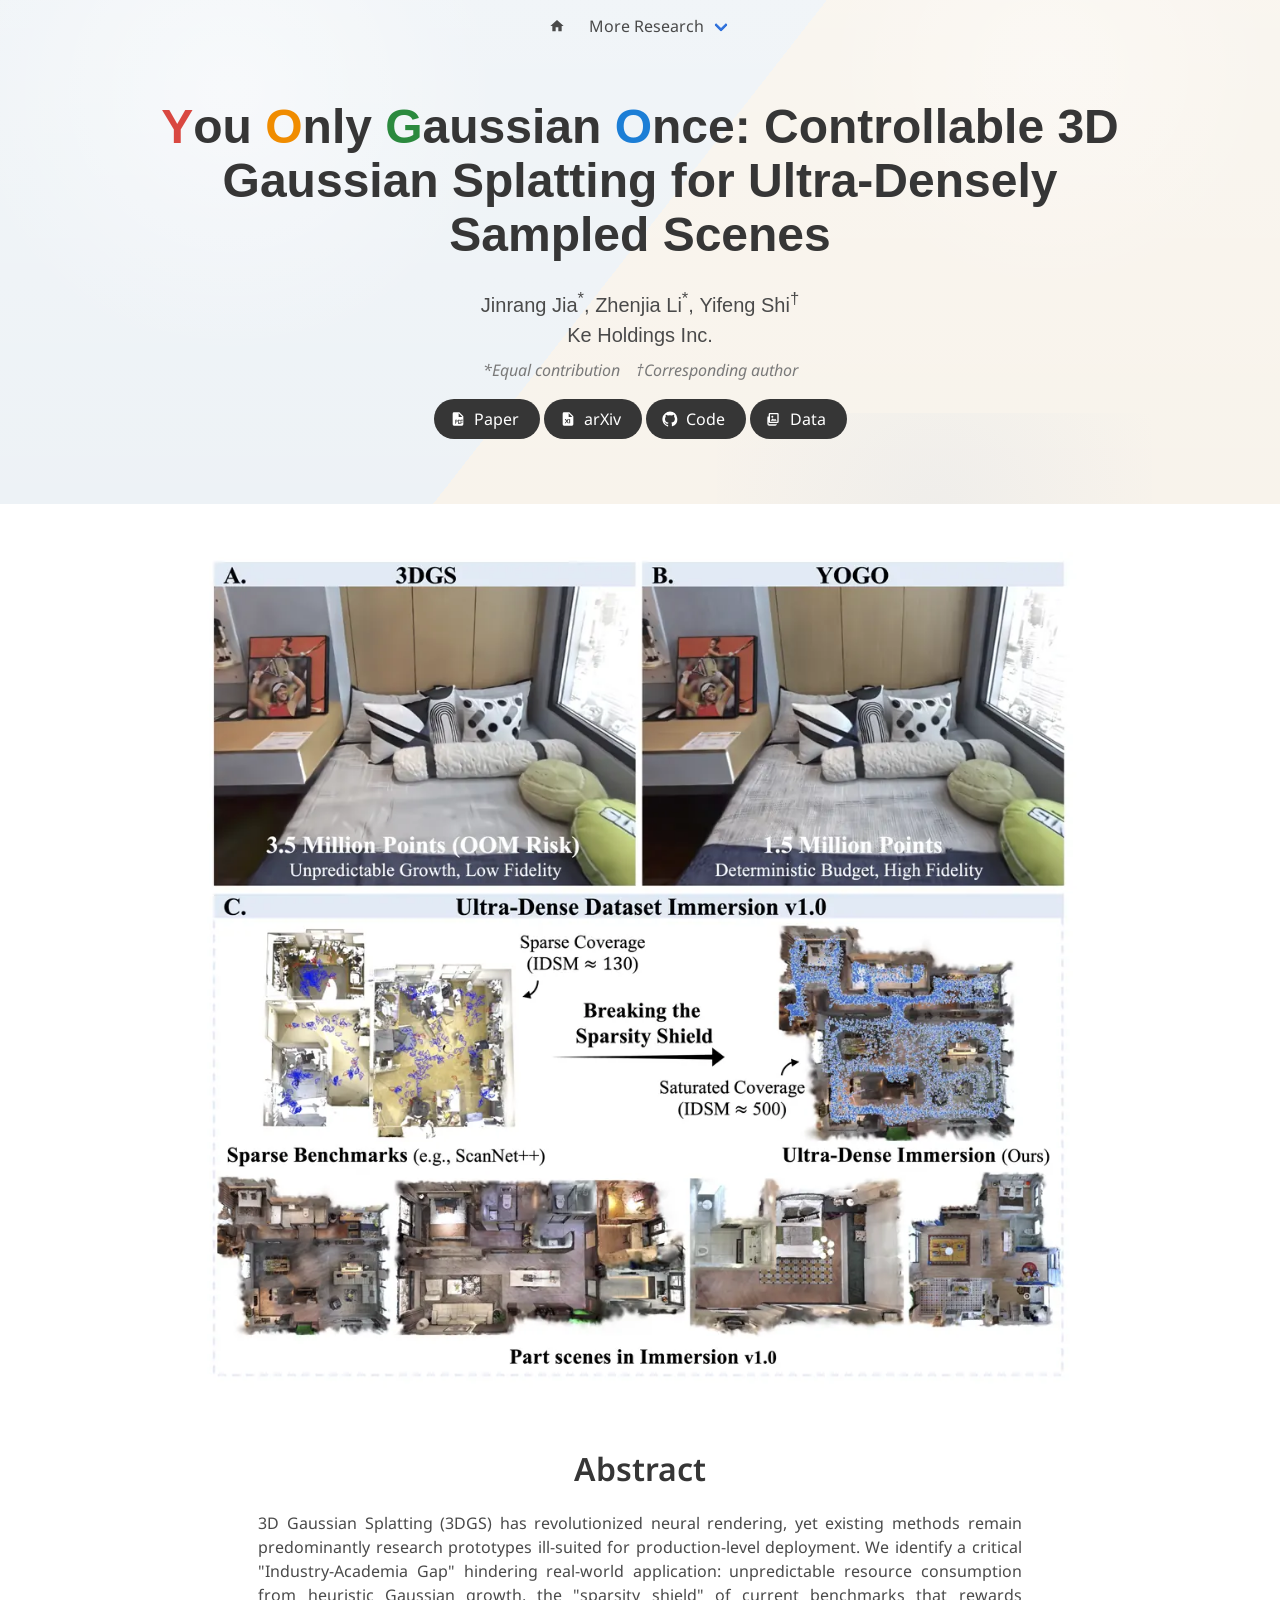
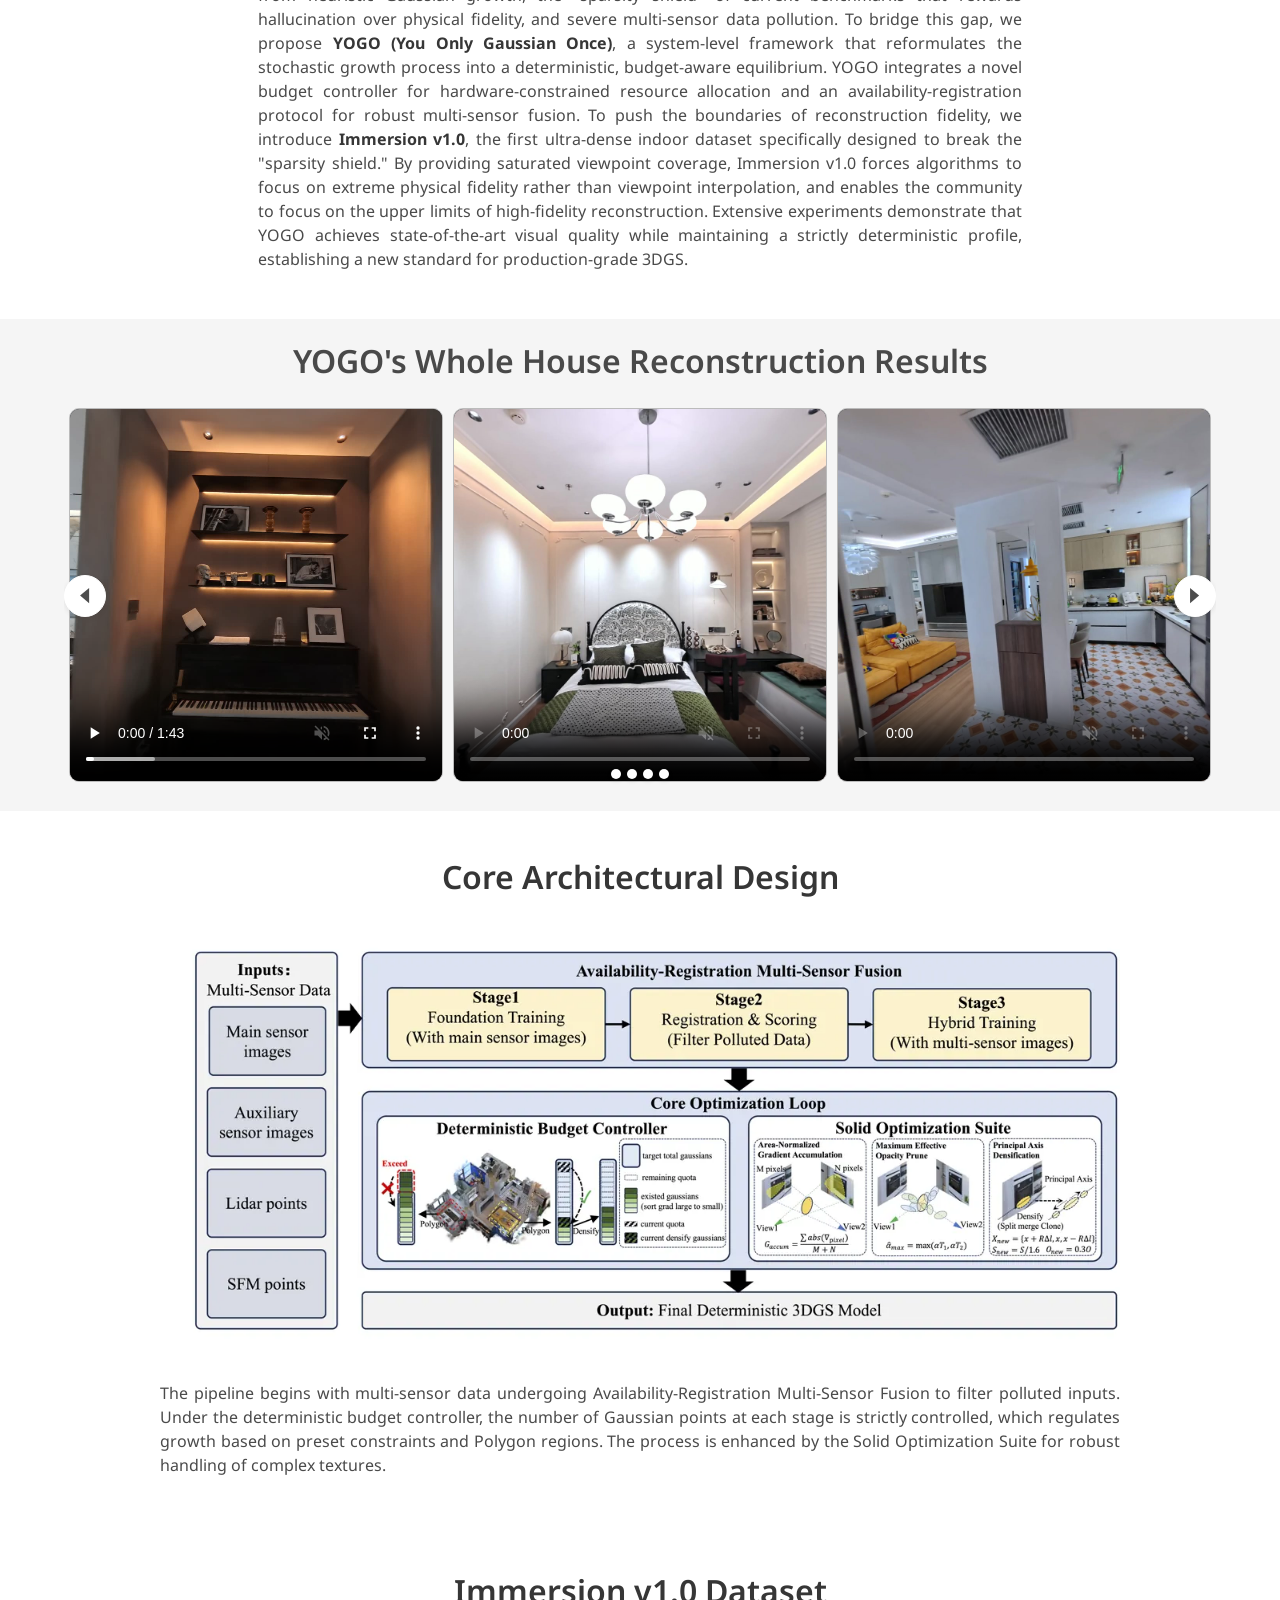
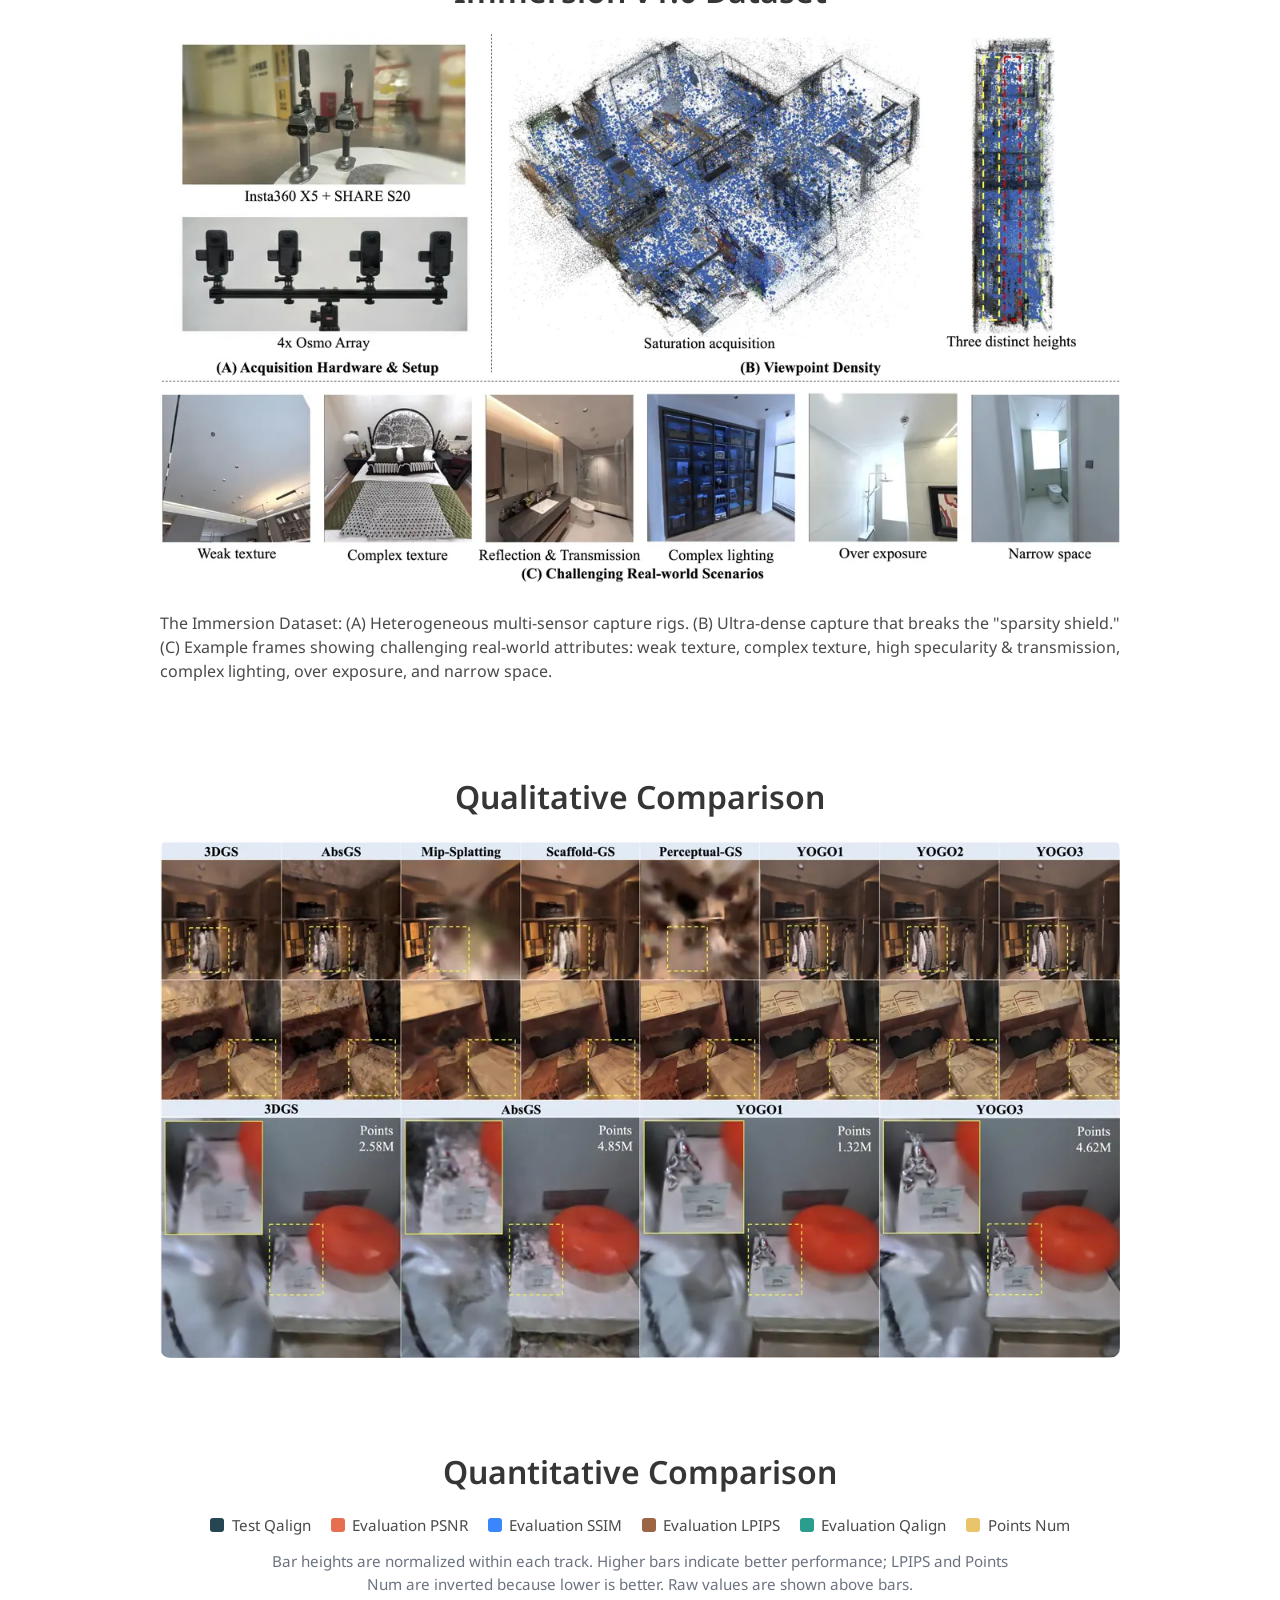
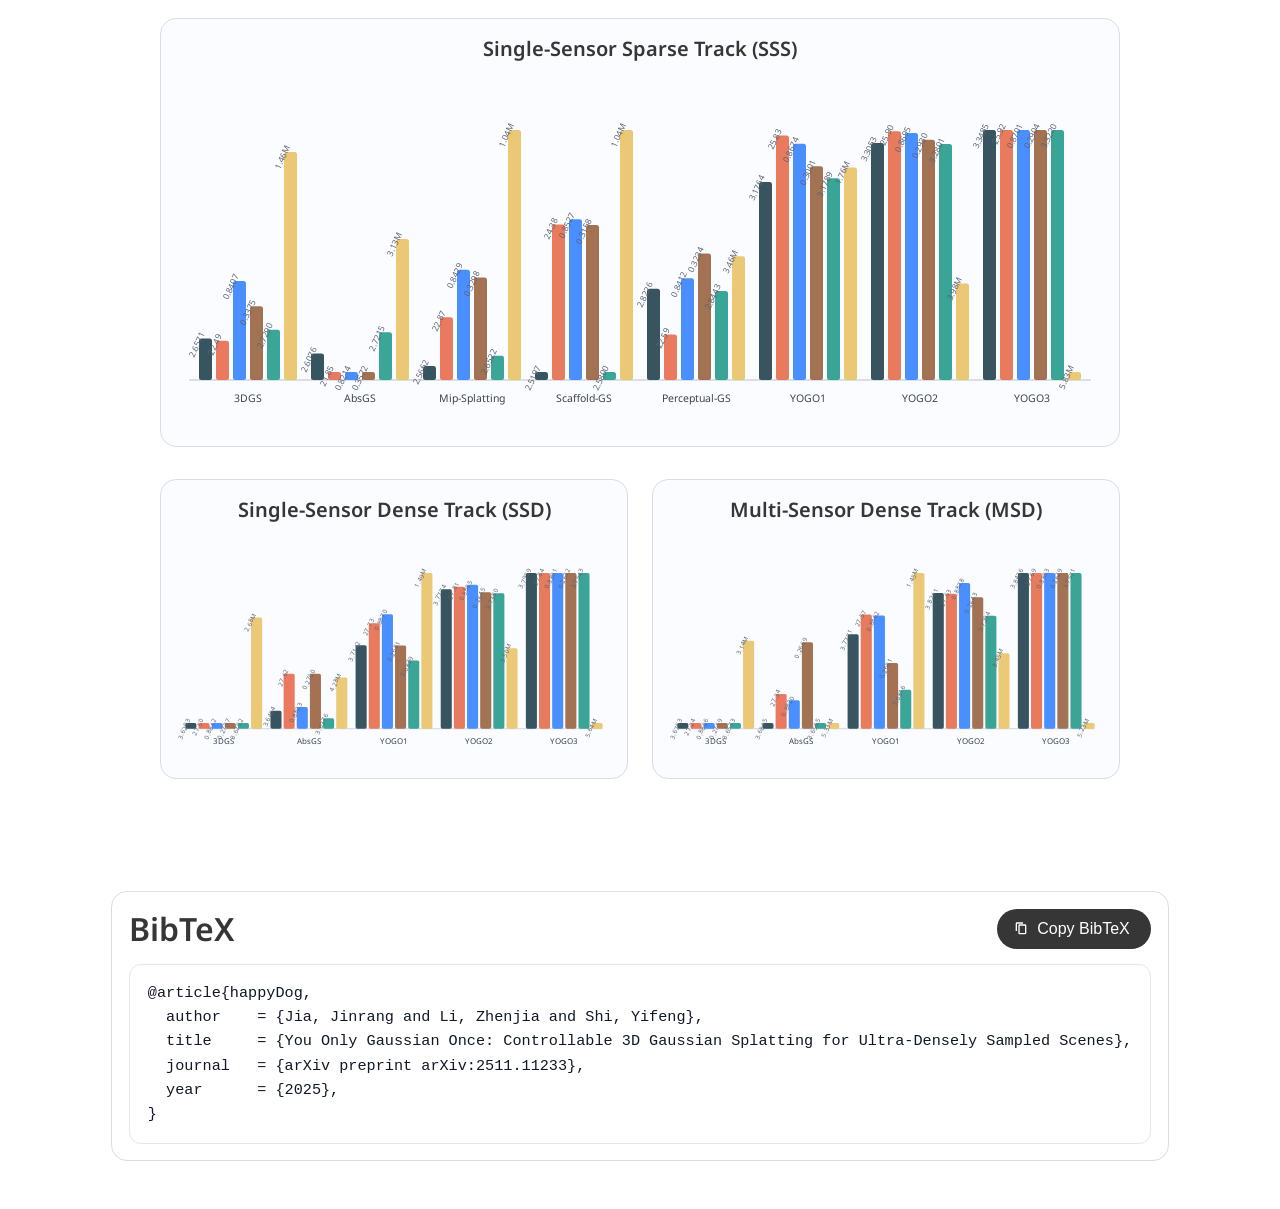
==== index.html @ 1f5afd6f "Fix paper and code button targets" ====
<!DOCTYPE html>
<html>
<head>
  <meta charset="utf-8">
  <meta name="description"
        content="YOGO is a controllable 3D Gaussian Splatting framework for production-grade, ultra-densely sampled scene reconstruction.">
  <meta name="keywords" content="YOGO, 3D Gaussian Splatting, 3DGS, neural rendering, ultra-dense reconstruction, Immersion dataset">
  <meta name="viewport" content="width=device-width, initial-scale=1">
  <title>You Only Gaussian Once: Controllable 3D Gaussian Splatting for Ultra-Densely Sampled Scenes</title>

  <link rel="preconnect" href="https://fonts.googleapis.com">
  <link rel="preconnect" href="https://fonts.gstatic.com" crossorigin>
  <link rel="preload"
        as="image"
        href="./assets/images/img1-1100.webp"
        imagesrcset="./assets/images/img1-1100.webp 1100w,
                     ./assets/images/img1-1600.webp 1600w"
        imagesizes="(max-width: 1023px) calc(100vw - 3rem), 960px"
        type="image/webp"
        fetchpriority="high">

  <link href="https://fonts.googleapis.com/css?family=Google+Sans|Noto+Sans|Castoro&display=swap"
        rel="stylesheet">

  <link rel="stylesheet" href="./static/css/bulma.min.css">
  <link rel="stylesheet" href="./static/css/bulma-carousel.min.css">
  <link rel="stylesheet" href="./static/css/index.css?v=20260423f">
  <link rel="icon" href="./static/images/favicon.svg">

  <script defer src="./static/js/bulma-carousel.min.js"></script>
  <script defer src="./static/js/index.js?v=20260423f"></script>
</head>
<body>

<div class="top-showcase">
<nav class="navbar" role="navigation" aria-label="main navigation">
  <div class="navbar-brand">
    <a role="button" class="navbar-burger" aria-label="menu" aria-expanded="false">
      <span aria-hidden="true"></span>
      <span aria-hidden="true"></span>
      <span aria-hidden="true"></span>
    </a>
  </div>
  <div class="navbar-menu">
    <div class="navbar-start" style="flex-grow: 1; justify-content: center;">
      <a class="navbar-item" href="https://jjrcn.github.io/yogo-project-home/" aria-label="Home">
      <span class="icon" aria-hidden="true">
          <svg class="inline-icon" viewBox="0 0 24 24" focusable="false">
            <path d="M10 20v-6h4v6h5v-8h3L12 3 2 12h3v8z"></path>
          </svg>
      </span>
      </a>

      <div class="navbar-item has-dropdown is-hoverable">
        <a class="navbar-link" role="button" tabindex="0" aria-haspopup="true">
          More Research
        </a>
        <div class="navbar-dropdown">
          <a class="navbar-item" href="https://github.com/Traffic-X/MonoLSS">
            MonoLSS
          </a>
          <a class="navbar-item" href="https://github.com/Traffic-X/MonoUNI">
            MonoUNI
          </a>
        </div>
      </div>
    </div>

  </div>
</nav>


<section class="hero">
  <div class="hero-body">
    <div class="container is-max-desktop">
      <div class="columns is-centered">
        <div class="column has-text-centered">
          <h1 class="title is-1 publication-title"><span class="yogo-letter yogo-letter-y">Y</span>ou <span class="yogo-letter yogo-letter-o1">O</span>nly <span class="yogo-letter yogo-letter-g">G</span>aussian <span class="yogo-letter yogo-letter-o2">O</span>nce: Controllable 3D Gaussian Splatting for Ultra-Densely Sampled Scenes</h1>
          <div class="is-size-5 publication-authors">
            <span class="author-block">Jinrang Jia<sup>*</sup>,</span>
            <span class="author-block">Zhenjia Li<sup>*</sup>,</span>
            <span class="author-block">Yifeng Shi<sup>†</sup></span>
          </div>

          <div class="is-size-5 publication-authors">
            <span class="author-block">Ke Holdings Inc.</span>
          </div>
          <div class="is-size-6 publication-notes">
            <span class="author-block">*Equal contribution &nbsp;&nbsp; †Corresponding author</span>
          </div>

          <div class="column has-text-centered">
            <div class="publication-links">
              <!-- PDF Link. -->
              <span class="link-block">
                <a href=""
                   onclick="return false;"
                   class="external-link button is-normal is-rounded is-dark">
                  <span class="icon" aria-hidden="true">
                      <svg class="inline-icon" viewBox="0 0 24 24" focusable="false">
                        <path d="M14 2H6a2 2 0 0 0-2 2v16a2 2 0 0 0 2 2h12a2 2 0 0 0 2-2V8zm-1 7V3.5L18.5 9zM8 13h2.3a2.2 2.2 0 0 1 0 4H9v2H8zm1 1.2v1.6h1.2a.8.8 0 0 0 0-1.6zm5 4.8h-2v-6h2a3 3 0 0 1 0 6m-.2-4.8H13v3.6h.8a1.8 1.8 0 0 0 0-3.6M17 14.2V16h2v1.2h-2V19h-1v-6h3.4v1.2z"></path>
                      </svg>
                  </span>
                  <span>Paper</span>
                </a>
              </span>
              <span class="link-block">
                <a href="https://github.com/jjrCN/YOGO"
                   class="external-link button is-normal is-rounded is-dark">
                  <span class="icon" aria-hidden="true">
                      <svg class="inline-icon" viewBox="0 0 24 24" focusable="false">
                        <path d="M14 2H6a2 2 0 0 0-2 2v16a2 2 0 0 0 2 2h12a2 2 0 0 0 2-2V8zm-1 7V3.5L18.5 9zM7 18.5l2.3-3.1L7.1 12h1.7l1.4 2.2 1.5-2.2h1.7l-2.3 3.2 2.4 3.3h-1.7l-1.6-2.3-1.6 2.3zm8.2 0h-1.4V12h1.4z"></path>
                      </svg>
                  </span>
                  <span>arXiv</span>
                </a>
              </span>
              <!-- Code Link. -->
              <span class="link-block">
                <a href=""
                   class="external-link button is-normal is-rounded is-dark">
                  <span class="icon" aria-hidden="true">
                      <svg class="inline-icon" viewBox="0 0 24 24" focusable="false">
                        <path d="M12 .8a11.5 11.5 0 0 0-3.6 22.4c.6.1.8-.2.8-.5v-2c-3.2.7-3.9-1.4-3.9-1.4-.5-1.3-1.3-1.7-1.3-1.7-1-.7.1-.7.1-.7 1.1.1 1.7 1.2 1.7 1.2 1 1.7 2.6 1.2 3.3.9.1-.7.4-1.2.7-1.5-2.6-.3-5.3-1.3-5.3-5.7 0-1.3.5-2.3 1.2-3.1-.1-.3-.5-1.5.1-3.1 0 0 1-.3 3.2 1.2a10.8 10.8 0 0 1 5.8 0c2.2-1.5 3.2-1.2 3.2-1.2.6 1.6.2 2.8.1 3.1.8.8 1.2 1.9 1.2 3.1 0 4.4-2.7 5.4-5.3 5.7.4.3.8 1 .8 2v3c0 .3.2.7.8.5A11.5 11.5 0 0 0 12 .8z"></path>
                      </svg>
                  </span>
                  <span>Code</span>
                  </a>
              </span>
              <!-- Dataset Link. -->
              <span class="link-block">
                <a href="https://huggingface.co/datasets/JiaJinrang/Immersion"
                   class="external-link button is-normal is-rounded is-dark">
                  <span class="icon" aria-hidden="true">
                      <svg class="inline-icon" viewBox="0 0 24 24" focusable="false">
                        <path d="M4 5a2 2 0 0 1 2-2h11a2 2 0 0 1 2 2v11a2 2 0 0 1-2 2H6a2 2 0 0 1-2-2zm2 0v11h11V5zm10 14v1a2 2 0 0 1-2 2H5a3 3 0 0 1-3-3v-9a2 2 0 0 1 2-2v11a1 1 0 0 0 1 1h9a1 1 0 0 0 1-1zM8 8.5A1.5 1.5 0 1 1 9.5 10 1.5 1.5 0 0 1 8 8.5m-1 6 2.3-2.8a1 1 0 0 1 1.5 0l1.2 1.4.8-.9a1 1 0 0 1 1.5 0l1.7 2.3z"></path>
                      </svg>
                  </span>
                  <span>Data</span>
                  </a>
              </span>
            </div>

          </div>
        </div>
      </div>
    </div>
  </div>
</section>
</div>

<section class="hero teaser">
  <div class="container is-max-desktop">
    <div class="hero-body">
      <picture>
        <source
          type="image/webp"
          srcset="./assets/images/img1-1100.webp 1100w,
                  ./assets/images/img1-1600.webp 1600w"
          sizes="(max-width: 1023px) calc(100vw - 3rem), 960px">
        <img src="./assets/images/img1-1600.webp"
             alt="Main figure for YOGO."
             class="teaser-image"
             width="2400"
             height="2253"
             decoding="async"
             loading="eager"
             fetchpriority="high">
      </picture>
    </div>
  </div>
</section>

<section class="section">
  <div class="container is-max-desktop">
    <!-- Abstract. -->
    <div class="columns is-centered has-text-centered">
      <div class="column is-four-fifths">
        <h2 class="title is-3">Abstract</h2>
        <div class="content has-text-justified">
          <p>
            3D Gaussian Splatting (3DGS) has revolutionized neural rendering, yet existing
            methods remain predominantly research prototypes ill-suited for production-level
            deployment. We identify a critical "Industry-Academia Gap" hindering real-world
            application: unpredictable resource consumption from heuristic Gaussian growth, the
            "sparsity shield" of current benchmarks that rewards hallucination over physical
            fidelity, and severe multi-sensor data pollution. To bridge this gap, we propose
            <strong>YOGO (You Only Gaussian Once)</strong>, a system-level framework that
            reformulates the stochastic growth process into a deterministic, budget-aware
            equilibrium. YOGO integrates a novel budget controller for hardware-constrained
            resource allocation and an availability-registration protocol for robust multi-sensor
            fusion. To push the boundaries of reconstruction fidelity, we introduce
            <strong>Immersion v1.0</strong>, the first ultra-dense indoor dataset specifically
            designed to break the "sparsity shield." By providing saturated viewpoint coverage,
            Immersion v1.0 forces algorithms to focus on extreme physical fidelity rather than
            viewpoint interpolation, and enables the community to focus on the upper limits of
            high-fidelity reconstruction. Extensive experiments demonstrate that YOGO achieves
            state-of-the-art visual quality while maintaining a strictly deterministic profile,
            establishing a new standard for production-grade 3DGS.
          </p>
        </div>
      </div>
    </div>
    <!--/ Abstract. -->
  </div>
</section>


<section class="hero is-light is-small">
  <div class="hero-body">
    <div class="container">
      <h2 class="title is-3 has-text-centered">YOGO's Whole House Reconstruction Results</h2>
        <div id="results-carousel" class="carousel results-carousel">
          <div class="item item-scene0">
          <video poster="./assets/images/scene0-poster.jpg" id="scene0" controls muted loop playsinline preload="none" height="100%" class="lazy-carousel-video">
            <source data-src="./assets/vedio/scene0_web_av1.mp4"
                    type='video/mp4; codecs="av01.0.05M.08"'>
            <source data-src="./assets/vedio/scene0_web.mp4"
                    type="video/mp4">
          </video>
        </div>
        <div class="item item-scene3">
          <video poster="./assets/images/scene3-poster.jpg" id="scene3" controls muted loop playsinline preload="none" height="100%" class="lazy-carousel-video">
            <source data-src="./assets/vedio/scene3_web_av1.mp4"
                    type='video/mp4; codecs="av01.0.05M.08"'>
            <source data-src="./assets/vedio/scene3_web.mp4"
                    type="video/mp4">
          </video>
        </div>
        <div class="item item-scene2">
          <video poster="./assets/images/scene2-poster.jpg" id="scene2" controls muted loop playsinline preload="none" height="100%" class="lazy-carousel-video">
            <source data-src="./assets/vedio/scene2_web_av1.mp4"
                    type='video/mp4; codecs="av01.0.05M.08"'>
            <source data-src="./assets/vedio/scene2_web.mp4"
                    type="video/mp4">
          </video>
        </div>
        <div class="item item-scene1">
          <video poster="./assets/images/scene1-poster.jpg" id="scene1" controls muted loop playsinline preload="none" height="100%" class="lazy-carousel-video">
            <source data-src="./assets/vedio/scene1_web_av1.mp4"
                    type='video/mp4; codecs="av01.0.05M.08"'>
            <source data-src="./assets/vedio/scene1_web.mp4"
                    type="video/mp4">
          </video>
        </div>
      </div>
    </div>
  </div>
</section>


<section class="section">
  <div class="container is-max-desktop">

    <div class="columns is-centered">
      <div class="column is-full-width">
        <h2 class="title is-3 has-text-centered">Core Architectural Design</h2>
        <div class="architecture-figure">
          <picture>
            <source
              type="image/webp"
              srcset="./assets/images/img2-1200.webp 1200w,
                      ./assets/images/img2-1800.webp 1800w"
              sizes="(max-width: 1023px) calc(100vw - 3rem), 960px">
            <img src="./assets/images/img2-1800.webp"
                 alt="Core architectural design of YOGO."
                 class="architecture-image"
                 width="2600"
                 height="1198"
                 decoding="async"
                 loading="lazy">
          </picture>
        </div>
        <div class="content has-text-justified architecture-description">
          <p>
            The pipeline begins with multi-sensor data undergoing Availability-Registration
            Multi-Sensor Fusion to filter polluted inputs. Under the deterministic budget
            controller, the number of Gaussian points at each stage is strictly controlled,
            which regulates growth based on preset constraints and Polygon regions. The process
            is enhanced by the Solid Optimization Suite for robust handling of complex textures.
          </p>
        </div>
      </div>
    </div>
  </div>
</section>


<section class="section">
  <div class="container is-max-desktop">

    <div class="columns is-centered">
      <div class="column is-full-width">
        <h2 class="title is-3 has-text-centered">Immersion v1.0 Dataset</h2>
        <div class="architecture-figure">
          <picture>
            <source
              type="image/webp"
              srcset="./assets/images/img3-1200.webp 1200w,
                      ./assets/images/img3-1800.webp 1800w"
              sizes="(max-width: 1023px) calc(100vw - 3rem), 960px">
            <img src="./assets/images/img3-1800.webp"
                 alt="Immersion v1.0 dataset overview."
                 class="architecture-image"
                 width="2600"
                 height="1513"
                 decoding="async"
                 loading="lazy">
          </picture>
        </div>
        <div class="content has-text-justified architecture-description">
          <p>
            The Immersion Dataset: (A) Heterogeneous multi-sensor capture rigs. (B) Ultra-dense
            capture that breaks the "sparsity shield." (C) Example frames showing challenging
            real-world attributes: weak texture, complex texture, high specularity &amp;
            transmission, complex lighting, over exposure, and narrow space.
          </p>
        </div>
      </div>
    </div>
  </div>
</section>


<section class="section">
  <div class="container is-max-desktop">

    <div class="columns is-centered">
      <div class="column is-full-width">
        <h2 class="title is-3 has-text-centered">Qualitative Comparison</h2>
        <div class="architecture-figure">
          <picture>
            <source
              type="image/webp"
              srcset="./assets/images/img4-1200.webp 1200w,
                      ./assets/images/img4-1800.webp 1800w"
              sizes="(max-width: 1023px) calc(100vw - 3rem), 960px">
            <img src="./assets/images/img4-1800.webp"
                 alt="Qualitative comparison of reconstruction results."
                 class="architecture-image"
                 width="2600"
                 height="1403"
                 decoding="async"
                 loading="lazy">
          </picture>
        </div>
      </div>
    </div>
  </div>
</section>


<section class="section">
  <div class="container is-max-desktop">
    <div class="columns is-centered">
      <div class="column is-full-width">
        <h2 class="title is-3 has-text-centered">Quantitative Comparison</h2>
        <div class="quantitative-legend">
          <div class="quantitative-legend-item">
            <span class="quantitative-legend-swatch" style="background-color: #264653;"></span>
            <span>Test Qalign</span>
          </div>
          <div class="quantitative-legend-item">
            <span class="quantitative-legend-swatch" style="background-color: #e76f51;"></span>
            <span>Evaluation PSNR</span>
          </div>
          <div class="quantitative-legend-item">
            <span class="quantitative-legend-swatch" style="background-color: #3a86ff;"></span>
            <span>Evaluation SSIM</span>
          </div>
          <div class="quantitative-legend-item">
            <span class="quantitative-legend-swatch" style="background-color: #9c6644;"></span>
            <span>Evaluation LPIPS</span>
          </div>
          <div class="quantitative-legend-item">
            <span class="quantitative-legend-swatch" style="background-color: #2a9d8f;"></span>
            <span>Evaluation Qalign</span>
          </div>
          <div class="quantitative-legend-item">
            <span class="quantitative-legend-swatch" style="background-color: #e9c46a;"></span>
            <span>Points Num</span>
          </div>
        </div>
        <p class="quantitative-note">
          Bar heights are normalized within each track. Higher bars indicate better performance;
          LPIPS and Points Num are inverted because lower is better. Raw values are shown above bars.
        </p>
        <div class="quantitative-card">
          <h3 class="title is-5 has-text-centered quantitative-track-title">Single-Sensor Sparse Track (SSS)</h3>
          <div id="quant-chart-sss" class="quantitative-chart"></div>
        </div>
        <div class="columns quantitative-row">
          <div class="column">
            <div class="quantitative-card">
              <h3 class="title is-5 has-text-centered quantitative-track-title">Single-Sensor Dense Track (SSD)</h3>
              <div id="quant-chart-ssd" class="quantitative-chart"></div>
            </div>
          </div>
          <div class="column">
            <div class="quantitative-card">
              <h3 class="title is-5 has-text-centered quantitative-track-title">Multi-Sensor Dense Track (MSD)</h3>
              <div id="quant-chart-msd" class="quantitative-chart"></div>
            </div>
          </div>
        </div>
      </div>
    </div>
  </div>
</section>


<section class="section" id="BibTeX">
  <div class="container is-max-desktop">
    <div class="columns is-centered">
      <div class="column is-full-width">
        <div class="bibtex-card">
          <div class="bibtex-toolbar">
            <h2 class="title is-3">BibTeX</h2>
            <button id="copy-bibtex-button" class="button is-dark is-rounded bibtex-copy-button" type="button">
              <span class="icon" aria-hidden="true">
                <svg class="inline-icon" viewBox="0 0 24 24" focusable="false">
                  <path d="M8 7a2 2 0 0 1 2-2h8a2 2 0 0 1 2 2v11a2 2 0 0 1-2 2h-8a2 2 0 0 1-2-2zm2 0v11h8V7zM4 15V4a2 2 0 0 1 2-2h9v2H6v11z"></path>
                </svg>
              </span>
              <span id="copy-bibtex-label">Copy BibTeX</span>
            </button>
          </div>
          <pre id="bibtex-content"><code>@article{happyDog,
  author    = {Jia, Jinrang and Li, Zhenjia and Shi, Yifeng},
  title     = {You Only Gaussian Once: Controllable 3D Gaussian Splatting for Ultra-Densely Sampled Scenes},
  journal   = {arXiv preprint arXiv:2511.11233},
  year      = {2025},
}</code></pre>
        </div>
      </div>
    </div>
  </div>
</section>

</body>
</html>
---- static/css/index.css ----
body {
  font-family: 'Noto Sans', sans-serif;
}

.top-showcase {
  position: relative;
  overflow: hidden;
  background:
    radial-gradient(circle at 18% 18%, rgba(255, 255, 255, 0.48), transparent 24%),
    radial-gradient(circle at 82% 14%, rgba(255, 255, 255, 0.32), transparent 20%),
    linear-gradient(128deg,
      #edf2f6 0%,
      #edf2f6 49.4%,
      #f8f3eb 49.4%,
      #f8f3eb 100%);
}

.top-showcase::before {
  content: "";
  position: absolute;
  inset: 0;
  background:
    linear-gradient(180deg, rgba(255, 255, 255, 0.22), rgba(255, 255, 255, 0.02));
  pointer-events: none;
}

.top-showcase::after {
  content: "";
  position: absolute;
  inset: auto 10% -22% auto;
  width: 34%;
  height: 40%;
  background: radial-gradient(circle, rgba(214, 222, 232, 0.26), rgba(214, 222, 232, 0));
  pointer-events: none;
}

.top-showcase .navbar {
  position: relative;
  z-index: 30;
  background: transparent;
}

.top-showcase .hero {
  position: relative;
  z-index: 1;
  background: transparent;
}

.top-showcase .navbar-menu,
.top-showcase .navbar-start,
.top-showcase .navbar-item.has-dropdown {
  position: relative;
  overflow: visible;
}

.top-showcase .navbar-dropdown {
  display: block;
  z-index: 31;
  min-width: 12rem;
  border-radius: 12px;
  border-top: 0;
  background: rgba(255, 255, 255, 0.98);
  box-shadow: 0 14px 30px rgba(15, 23, 42, 0.14);
  opacity: 0;
  visibility: hidden;
  pointer-events: none;
  transform: translateY(8px);
  transition: opacity 0.16s ease, transform 0.16s ease, visibility 0.16s ease;
}

.top-showcase .navbar-item.has-dropdown:hover,
.top-showcase .navbar-item.has-dropdown.is-active {
  z-index: 32;
}

.top-showcase .navbar-item.has-dropdown:hover .navbar-dropdown,
.top-showcase .navbar-item.has-dropdown.is-active .navbar-dropdown,
.top-showcase .navbar-item.has-dropdown:focus-within .navbar-dropdown {
  opacity: 1;
  visibility: visible;
  pointer-events: auto;
  transform: translateY(0);
}

.top-showcase .navbar-dropdown .navbar-item {
  white-space: nowrap;
}


.footer .icon-link {
    font-size: 25px;
    color: #000;
}

.link-block a {
    margin-top: 5px;
    margin-bottom: 5px;
}

.icon .inline-icon {
  display: block;
  width: 1em;
  height: 1em;
  fill: currentColor;
}

.dnerf {
  font-variant: small-caps;
}


.teaser .hero-body {
  padding-top: 3rem;
  padding-bottom: 1.25rem;
}

.teaser {
  font-family: 'Google Sans', sans-serif;
}

.teaser-image {
  border-radius: 10px;
  display: block;
  width: 100%;
}

.teaser + .section {
  padding-top: 1.5rem;
}


.publication-title {
}

.publication-banner {
  max-height: parent;

}

.publication-banner video {
  position: relative;
  left: auto;
  top: auto;
  transform: none;
  object-fit: fit;
}

.publication-header .hero-body {
}

.publication-title {
    font-family: 'Google Sans', sans-serif;
}

.yogo-letter {
  display: inline-block;
}

.yogo-letter-y {
  color: #d94841;
}

.yogo-letter-o1 {
  color: #f08c00;
}

.yogo-letter-g {
  color: #2b8a3e;
}

.yogo-letter-o2 {
  color: #1c7ed6;
}

.publication-authors {
    font-family: 'Google Sans', sans-serif;
}

.publication-venue {
    color: #555;
    width: fit-content;
    font-weight: bold;
}

.publication-awards {
    color: #ff3860;
    width: fit-content;
    font-weight: bolder;
}

.publication-authors {
}

.publication-authors a {
   color: hsl(204, 86%, 53%) !important;
}

.publication-authors a:hover {
    text-decoration: underline;
}

.author-block {
  display: inline-block;
}

.publication-banner img {
}

.publication-authors {
  /*color: #4286f4;*/
}

.publication-notes {
  color: #7a7a7a;
  font-style: italic;
  margin-top: 0.5rem;
}

.publication-video {
    position: relative;
    width: 100%;
    height: 0;
    padding-bottom: 56.25%;

    overflow: hidden;
    border-radius: 10px !important;
}

.publication-video iframe {
    position: absolute;
    top: 0;
    left: 0;
    width: 100%;
    height: 100%;
}

.publication-body img {
}

.results-carousel {
  overflow: hidden;
}

.results-carousel.is-static {
  max-width: 960px;
  margin: 0 auto;
}

.results-carousel .item {
  margin: 5px;
  overflow: hidden;
  border: 1px solid #bbb;
  border-radius: 10px;
  padding: 0;
  font-size: 0;
}

.results-carousel video {
  margin: 0;
  display: block;
  width: 100%;
  height: auto;
  background: #0f141b;
}

.results-carousel:not(.is-carousel-ready) {
  display: flex;
  gap: 10px;
  overflow-x: auto;
  overflow-y: hidden;
  scroll-snap-type: x mandatory;
  -webkit-overflow-scrolling: touch;
}

.results-carousel:not(.is-carousel-ready) > .item {
  flex: 0 0 calc((100% - 20px) / 3);
  margin: 0;
  scroll-snap-align: start;
}

.results-carousel.is-static .item {
  margin: 0;
}

.results-carousel.is-static video {
  display: block;
  width: 100%;
  height: auto;
}

@media screen and (max-width: 900px) {
  .results-carousel:not(.is-carousel-ready) > .item {
    flex-basis: calc((100% - 10px) / 2);
  }
}

@media screen and (max-width: 640px) {
  .results-carousel:not(.is-carousel-ready) > .item {
    flex-basis: 100%;
  }
}

.architecture-figure {
  margin-top: 1rem;
}

.architecture-image {
  display: block;
  width: 100%;
  border-radius: 10px;
}

.architecture-description {
  margin-top: 1.25rem;
}

.quantitative-legend {
  display: flex;
  flex-wrap: wrap;
  justify-content: center;
  gap: 0.75rem 1.25rem;
  margin-top: 1rem;
}

.quantitative-legend-item {
  display: inline-flex;
  align-items: center;
  gap: 0.45rem;
  color: #4a4a4a;
  font-size: 0.95rem;
}

.quantitative-legend-swatch {
  width: 14px;
  height: 14px;
  border-radius: 3px;
  flex: 0 0 auto;
}

.quantitative-note {
  margin: 0.85rem auto 1.4rem;
  max-width: 760px;
  color: #6b7280;
  text-align: center;
  font-size: 0.95rem;
  line-height: 1.5;
}

.quantitative-card {
  margin-top: 1rem;
  padding: 1rem 1rem 0.75rem;
  border: 1px solid #d9dde5;
  border-radius: 16px;
  background: #fbfcff;
}

.quantitative-track-title {
  margin-bottom: 0.4rem !important;
  margin-left: auto;
  margin-right: auto;
  max-width: 28rem;
  line-height: 1.35;
}

.quantitative-row {
  margin-top: 0.25rem;
}

.quantitative-chart {
  width: 100%;
  overflow-x: auto;
  overflow-y: hidden;
}

.quantitative-chart svg {
  display: block;
  width: 100%;
  height: auto;
}

.bibtex-card {
  margin-top: 1rem;
  padding: 1.1rem 1.1rem 1rem;
  border: 1px solid #d9dde5;
  border-radius: 16px;
  background: #ffffff;
}

.bibtex-toolbar {
  display: flex;
  align-items: center;
  gap: 1rem;
  margin-bottom: 0.9rem;
}

.bibtex-toolbar .title {
  margin-bottom: 0 !important;
  min-width: 0;
  flex: 1 1 auto;
}

.bibtex-copy-button {
  flex: 0 0 auto;
  margin-left: auto;
}

.bibtex-card pre {
  margin: 0;
  padding: 1rem 1.1rem;
  border-radius: 12px;
  border: 1px solid #e2e7ef;
  background: #ffffff !important;
  color: #111827 !important;
  overflow-x: auto;
  box-shadow: inset 0 1px 0 rgba(255, 255, 255, 0.85);
}

.bibtex-card code {
  font-size: 0.95rem;
  line-height: 1.6;
  white-space: pre;
  color: #111827 !important;
  background: transparent !important;
}

.bibtex-card pre code {
  display: block;
  padding: 0;
  color: #111827 !important;
  background: transparent !important;
}

@media screen and (max-width: 768px) {
  .bibtex-toolbar {
    align-items: flex-start;
  }

  .bibtex-copy-button {
    margin-left: auto;
  }
}
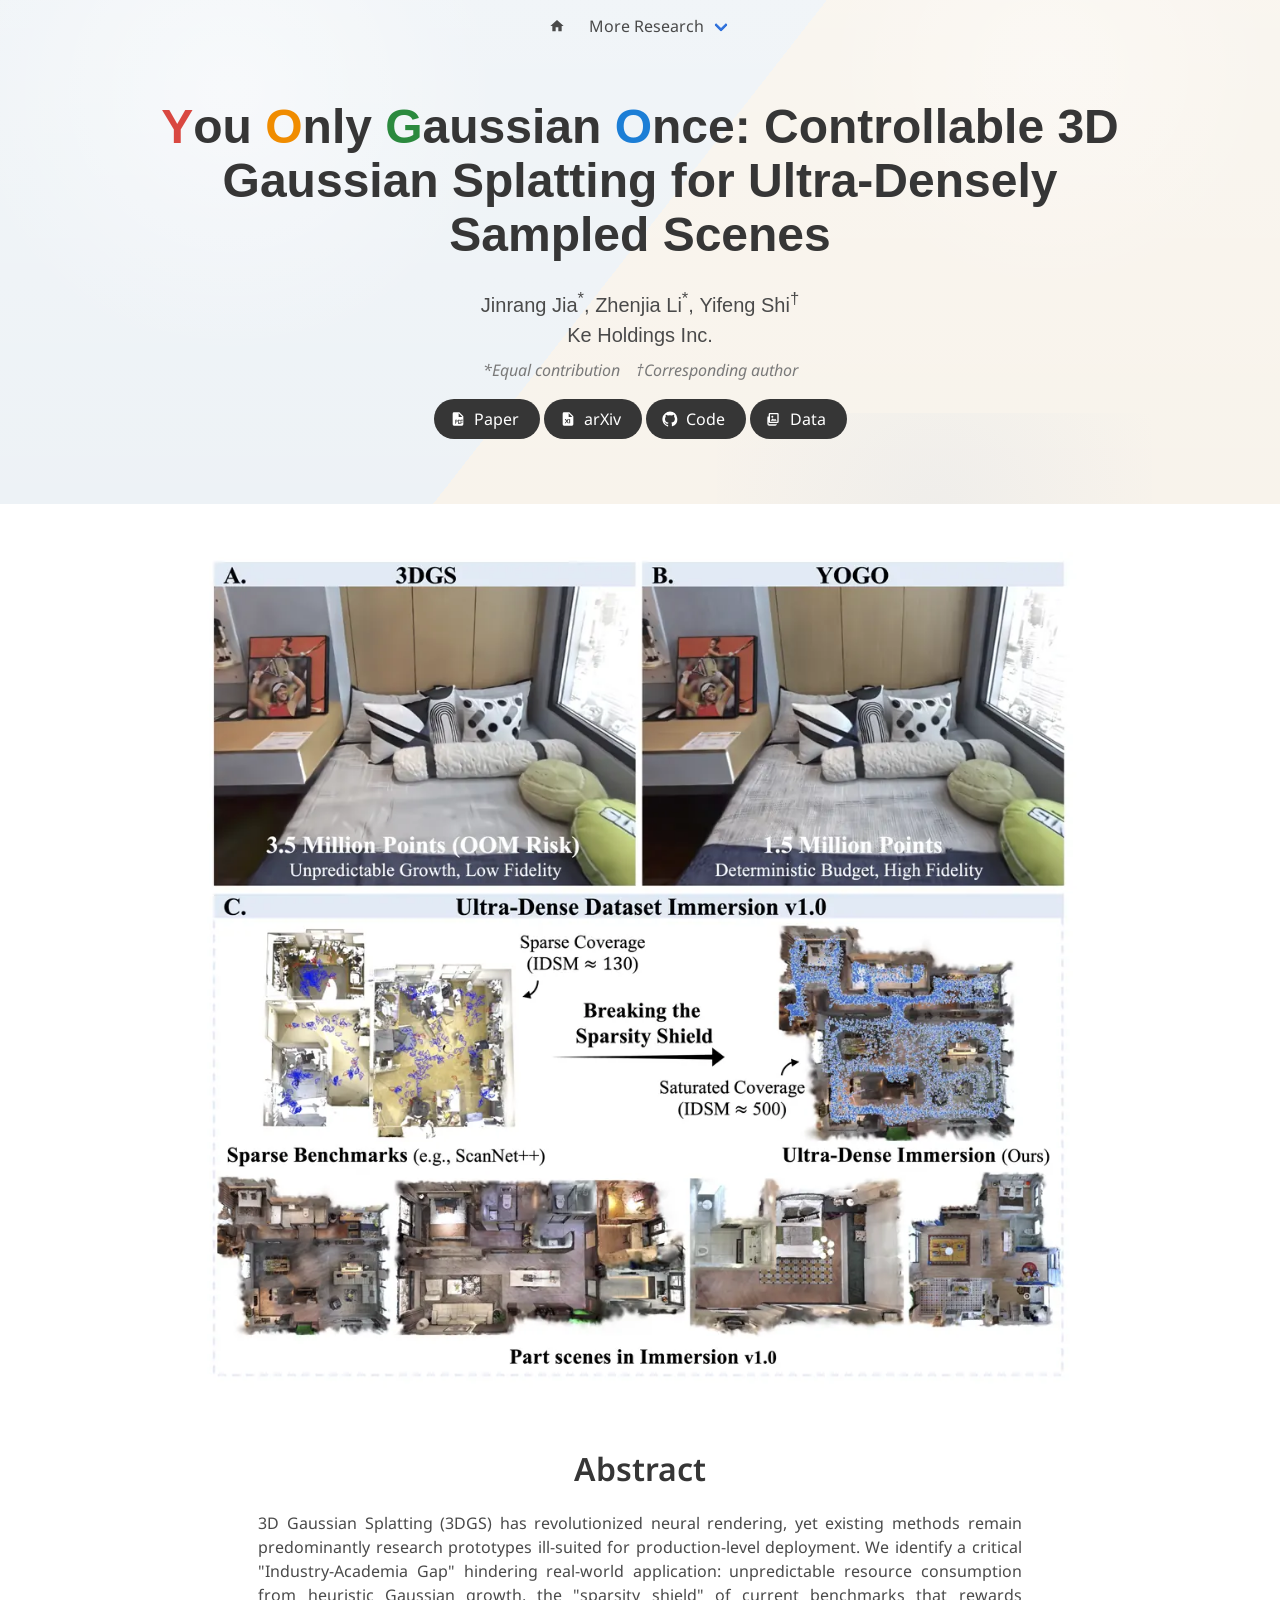
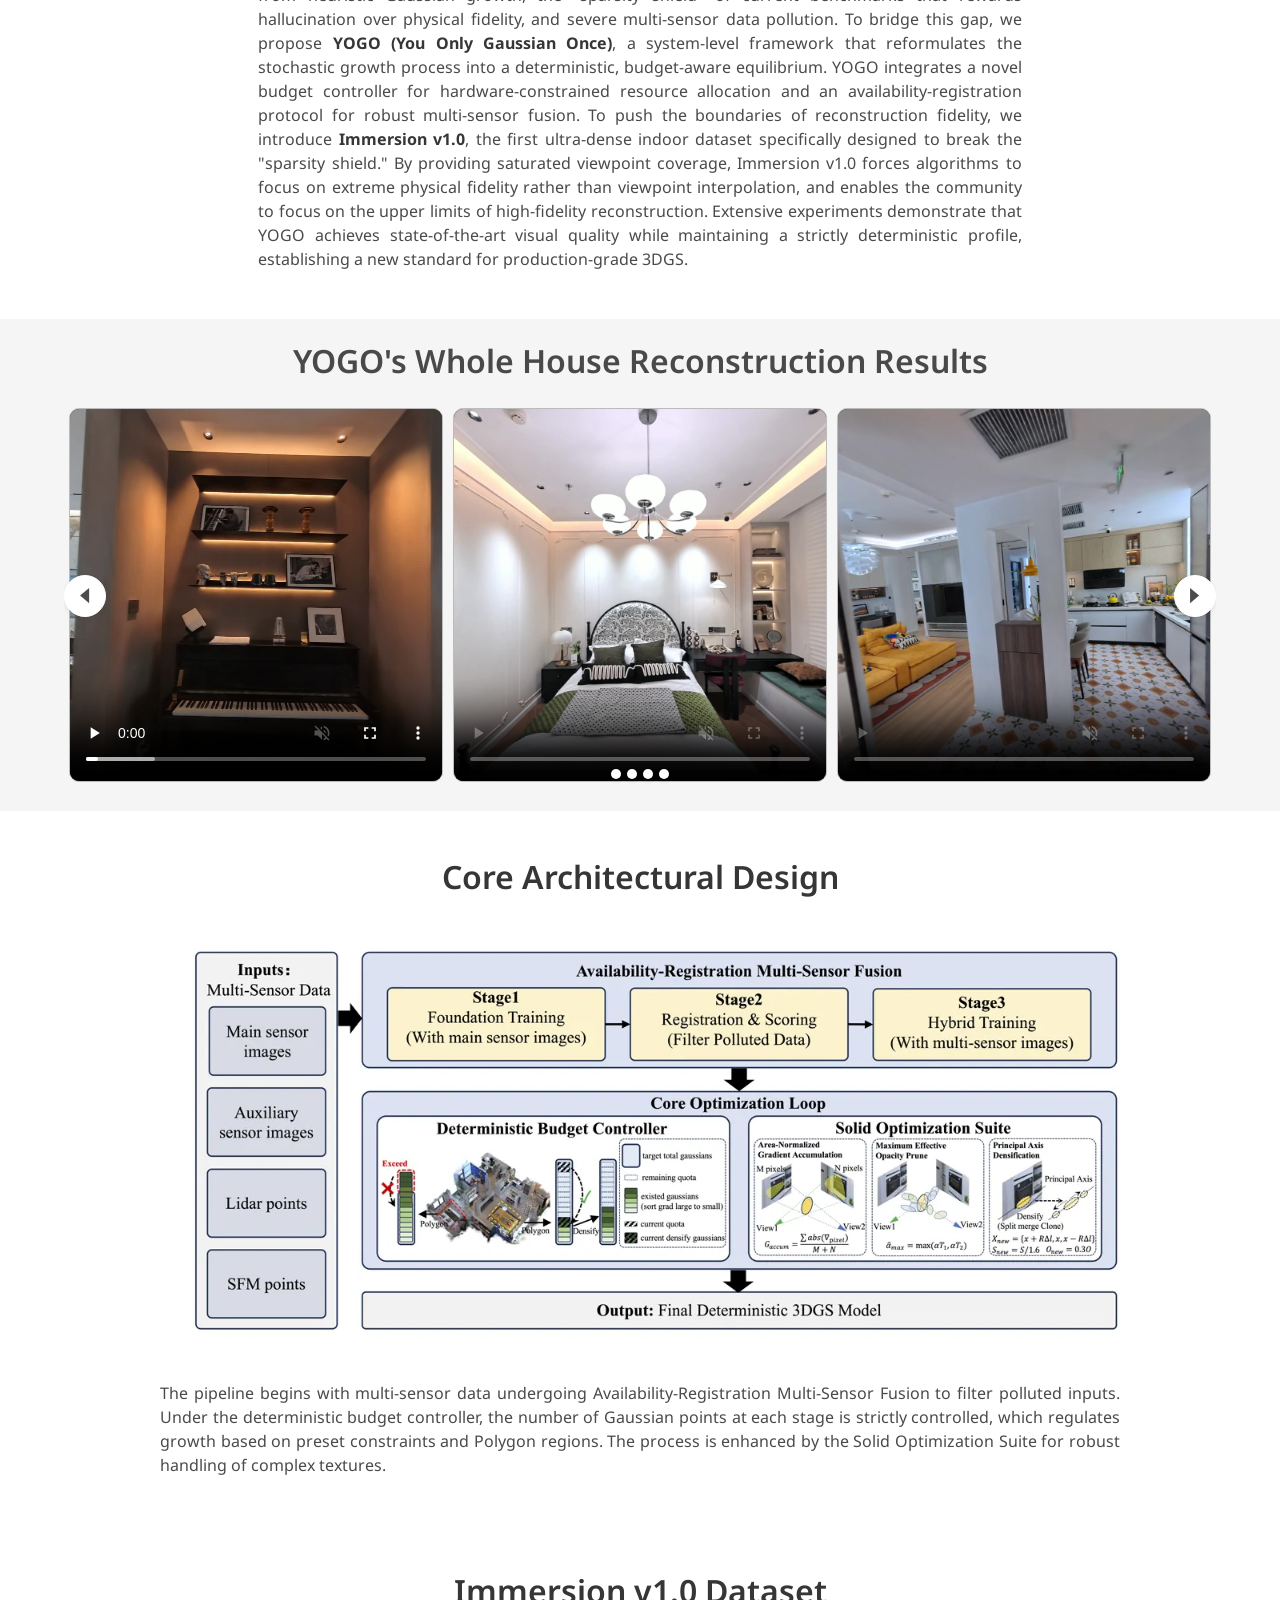
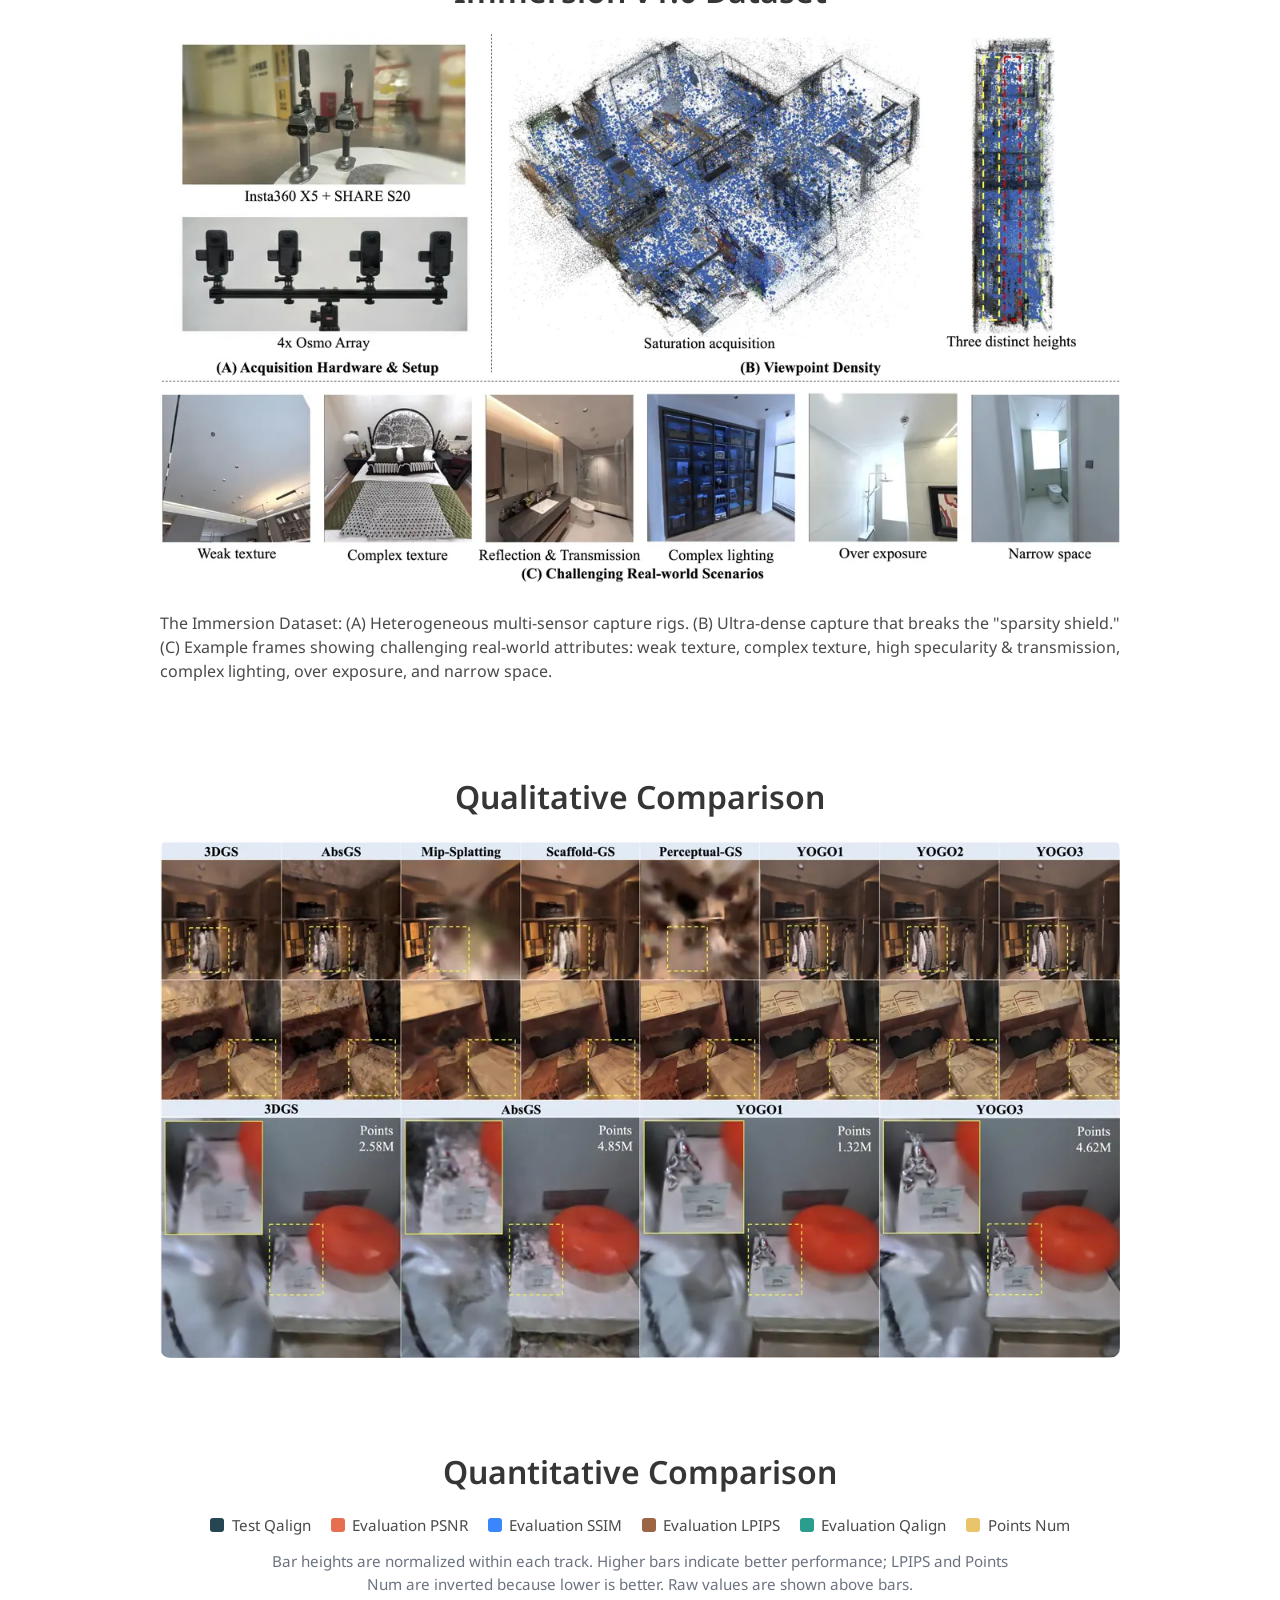
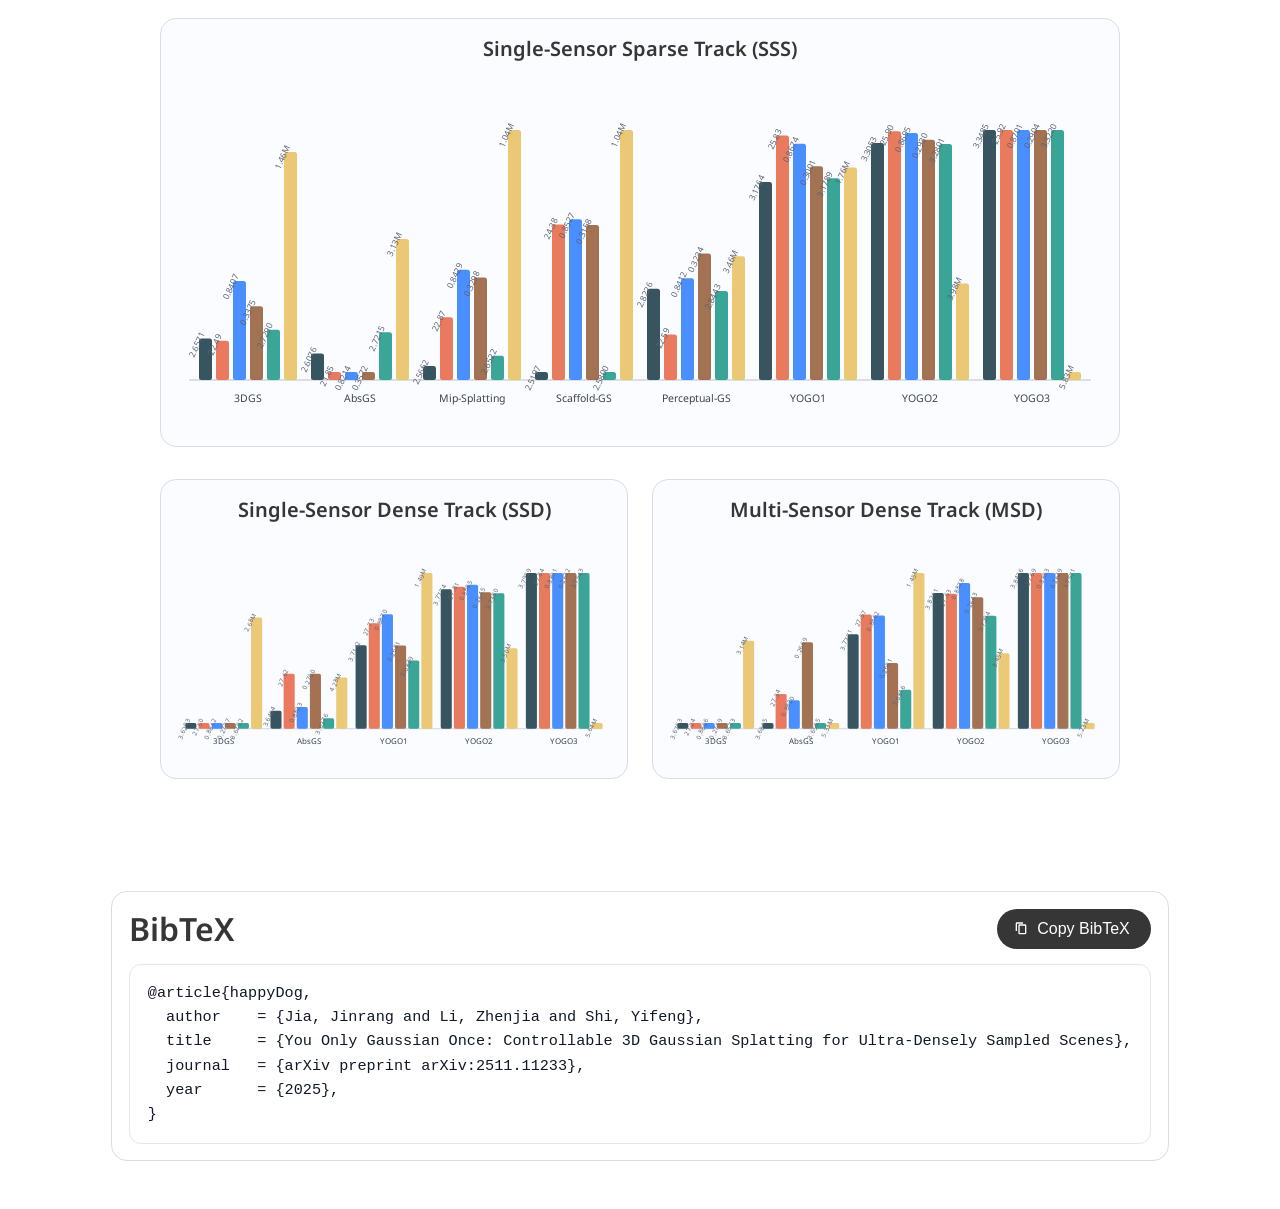
==== commit 7b58e9dd: "Correct paper arxiv and code button behavior" ====
--- a/index.html
+++ b/index.html
@@ -105,7 +105,8 @@
                 </a>
               </span>
               <span class="link-block">
-                <a href="https://github.com/jjrCN/YOGO"
+                <a href=""
+                   onclick="return false;"
                    class="external-link button is-normal is-rounded is-dark">
                   <span class="icon" aria-hidden="true">
                       <svg class="inline-icon" viewBox="0 0 24 24" focusable="false">
@@ -117,7 +118,7 @@
               </span>
               <!-- Code Link. -->
               <span class="link-block">
-                <a href=""
+                <a href="https://github.com/jjrCN/YOGO"
                    class="external-link button is-normal is-rounded is-dark">
                   <span class="icon" aria-hidden="true">
                       <svg class="inline-icon" viewBox="0 0 24 24" focusable="false">
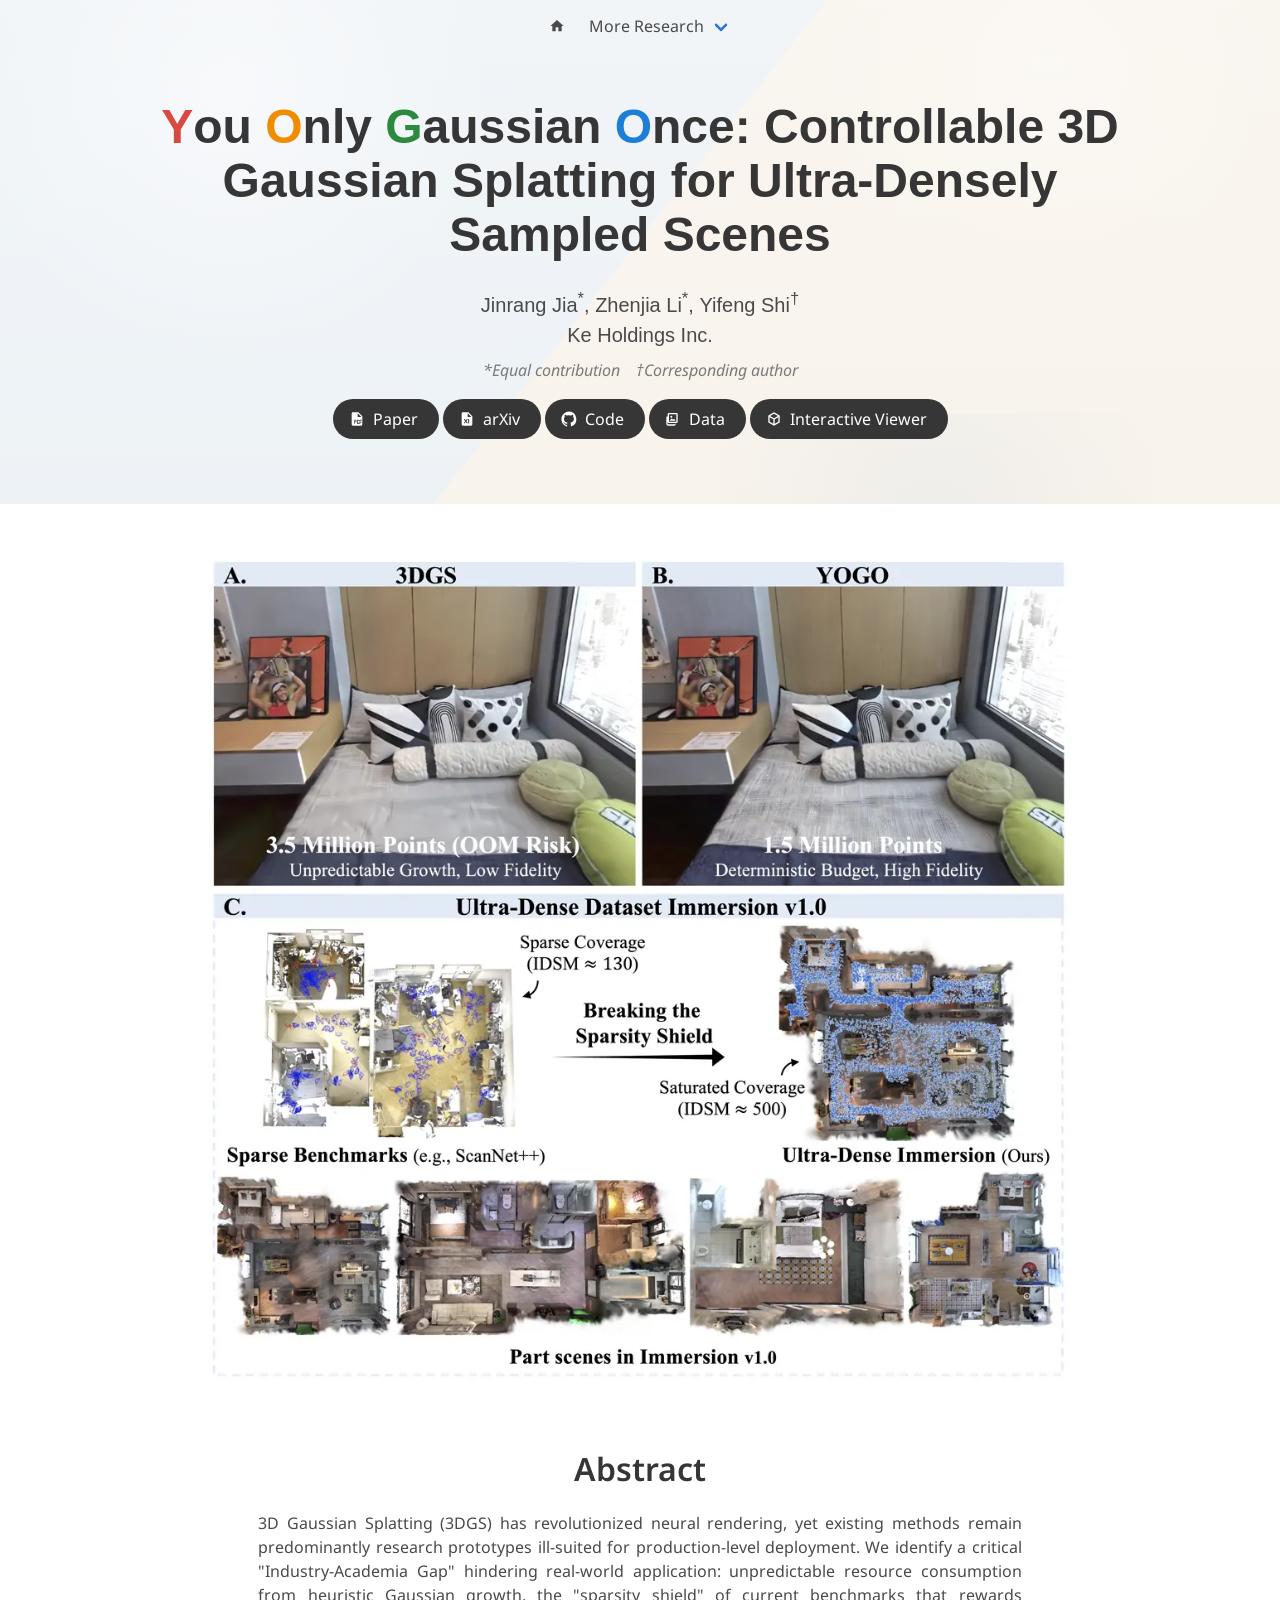
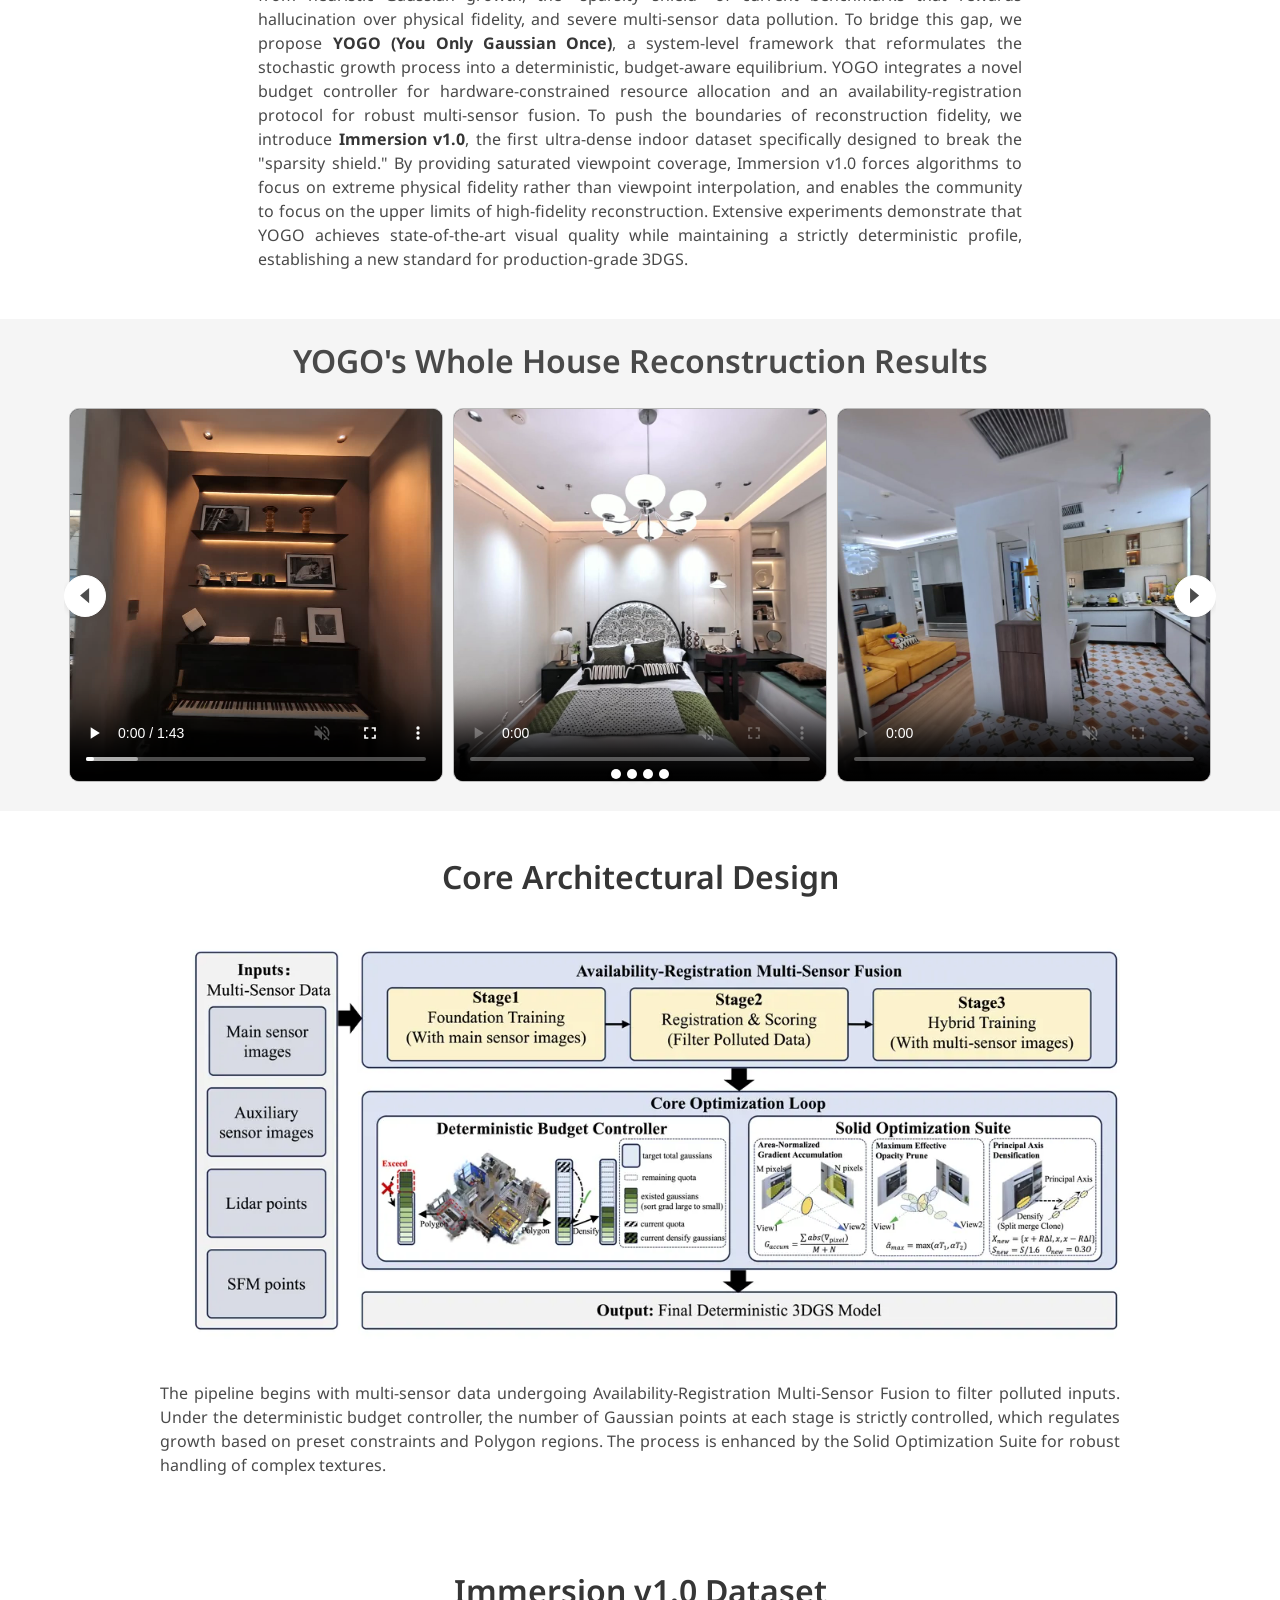
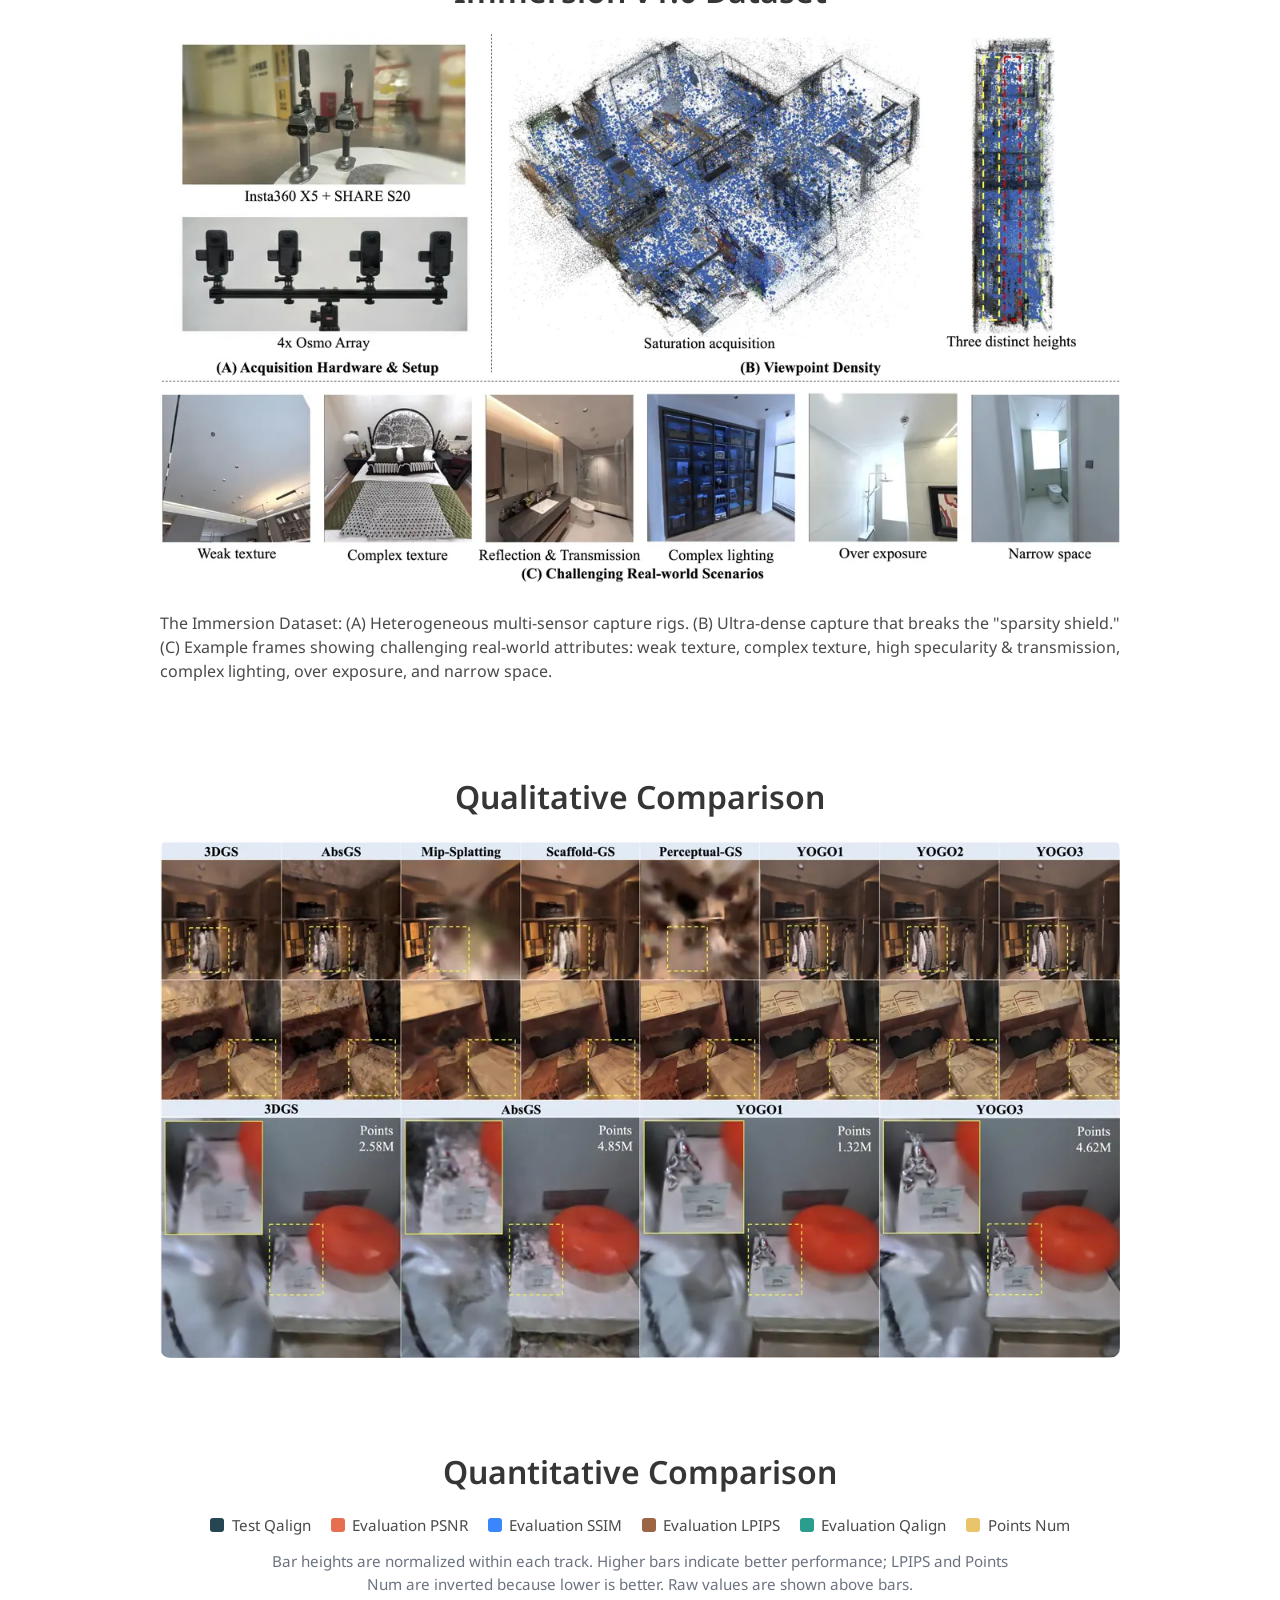
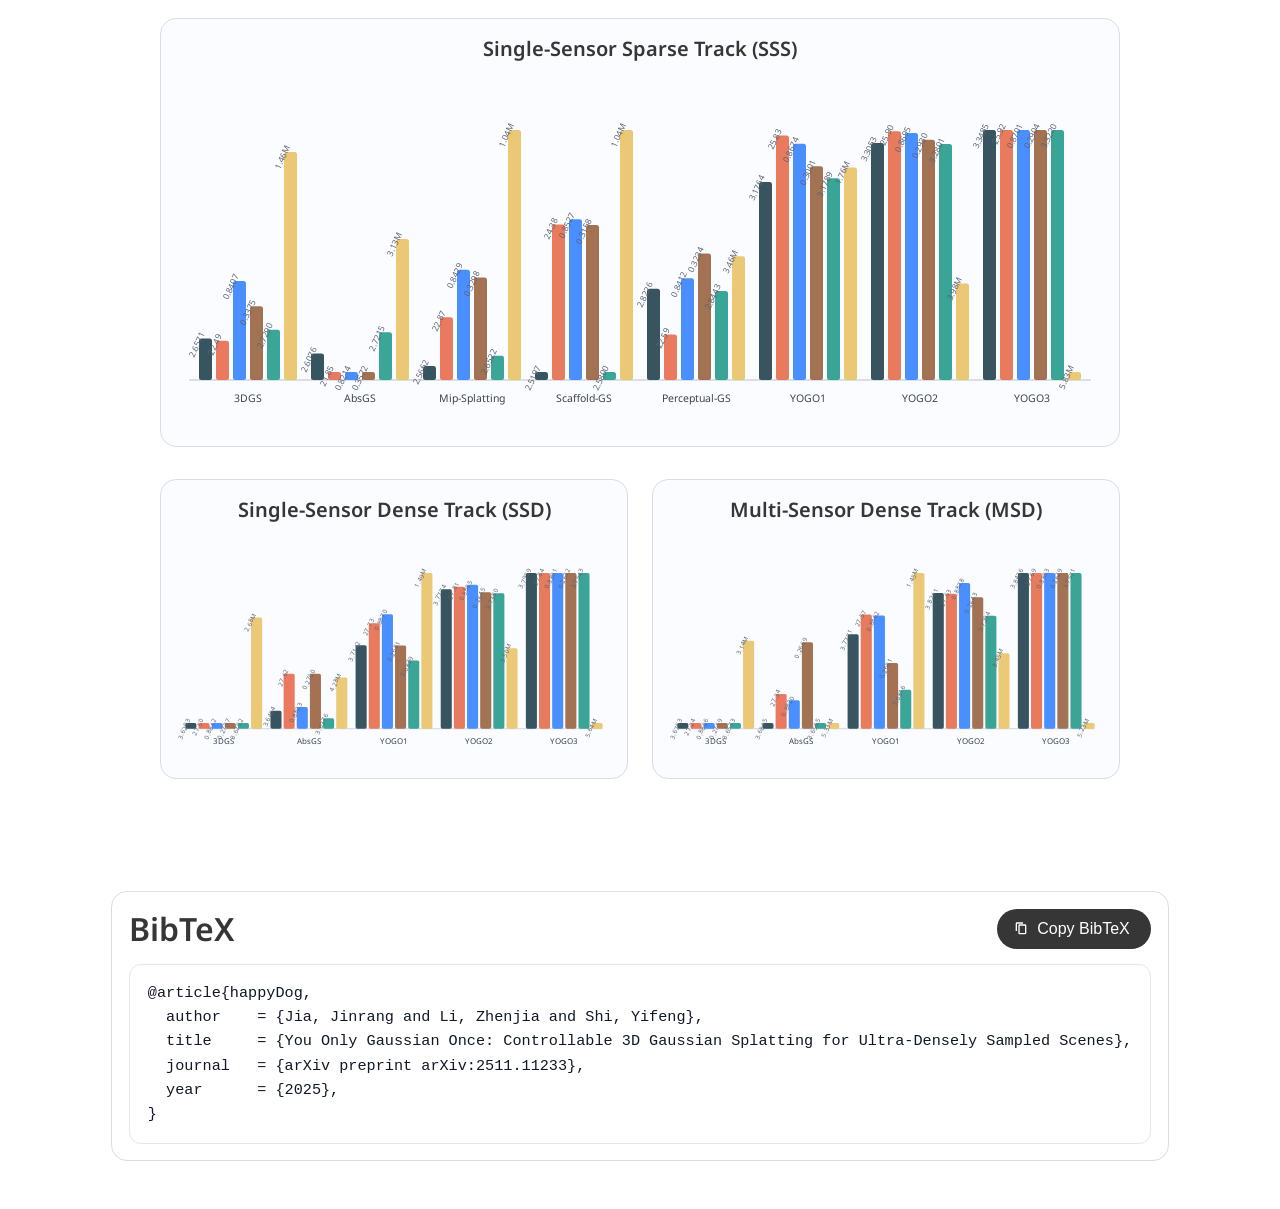
==== commit 65c883f8: "Add SuperSplat interactive viewer page" ====
--- a/index.html
+++ b/index.html
@@ -138,6 +138,18 @@
                       </svg>
                   </span>
                   <span>Data</span>
+                  </a>
+              </span>
+              <!-- Interactive Viewer Link. -->
+              <span class="link-block">
+                <a href="./viewer/"
+                   class="external-link button is-normal is-rounded is-dark">
+                  <span class="icon" aria-hidden="true">
+                      <svg class="inline-icon" viewBox="0 0 24 24" focusable="false">
+                        <path d="M12 2 3.5 6.6v10.8L12 22l8.5-4.6V6.6zm0 2.3 5.9 3.2-5.9 3.2-5.9-3.2zm-6.5 5 5.5 3v6.8l-5.5-3zm13 0v6.8l-5.5 3v-6.8z"></path>
+                      </svg>
+                  </span>
+                  <span>Interactive Viewer</span>
                   </a>
               </span>
             </div>
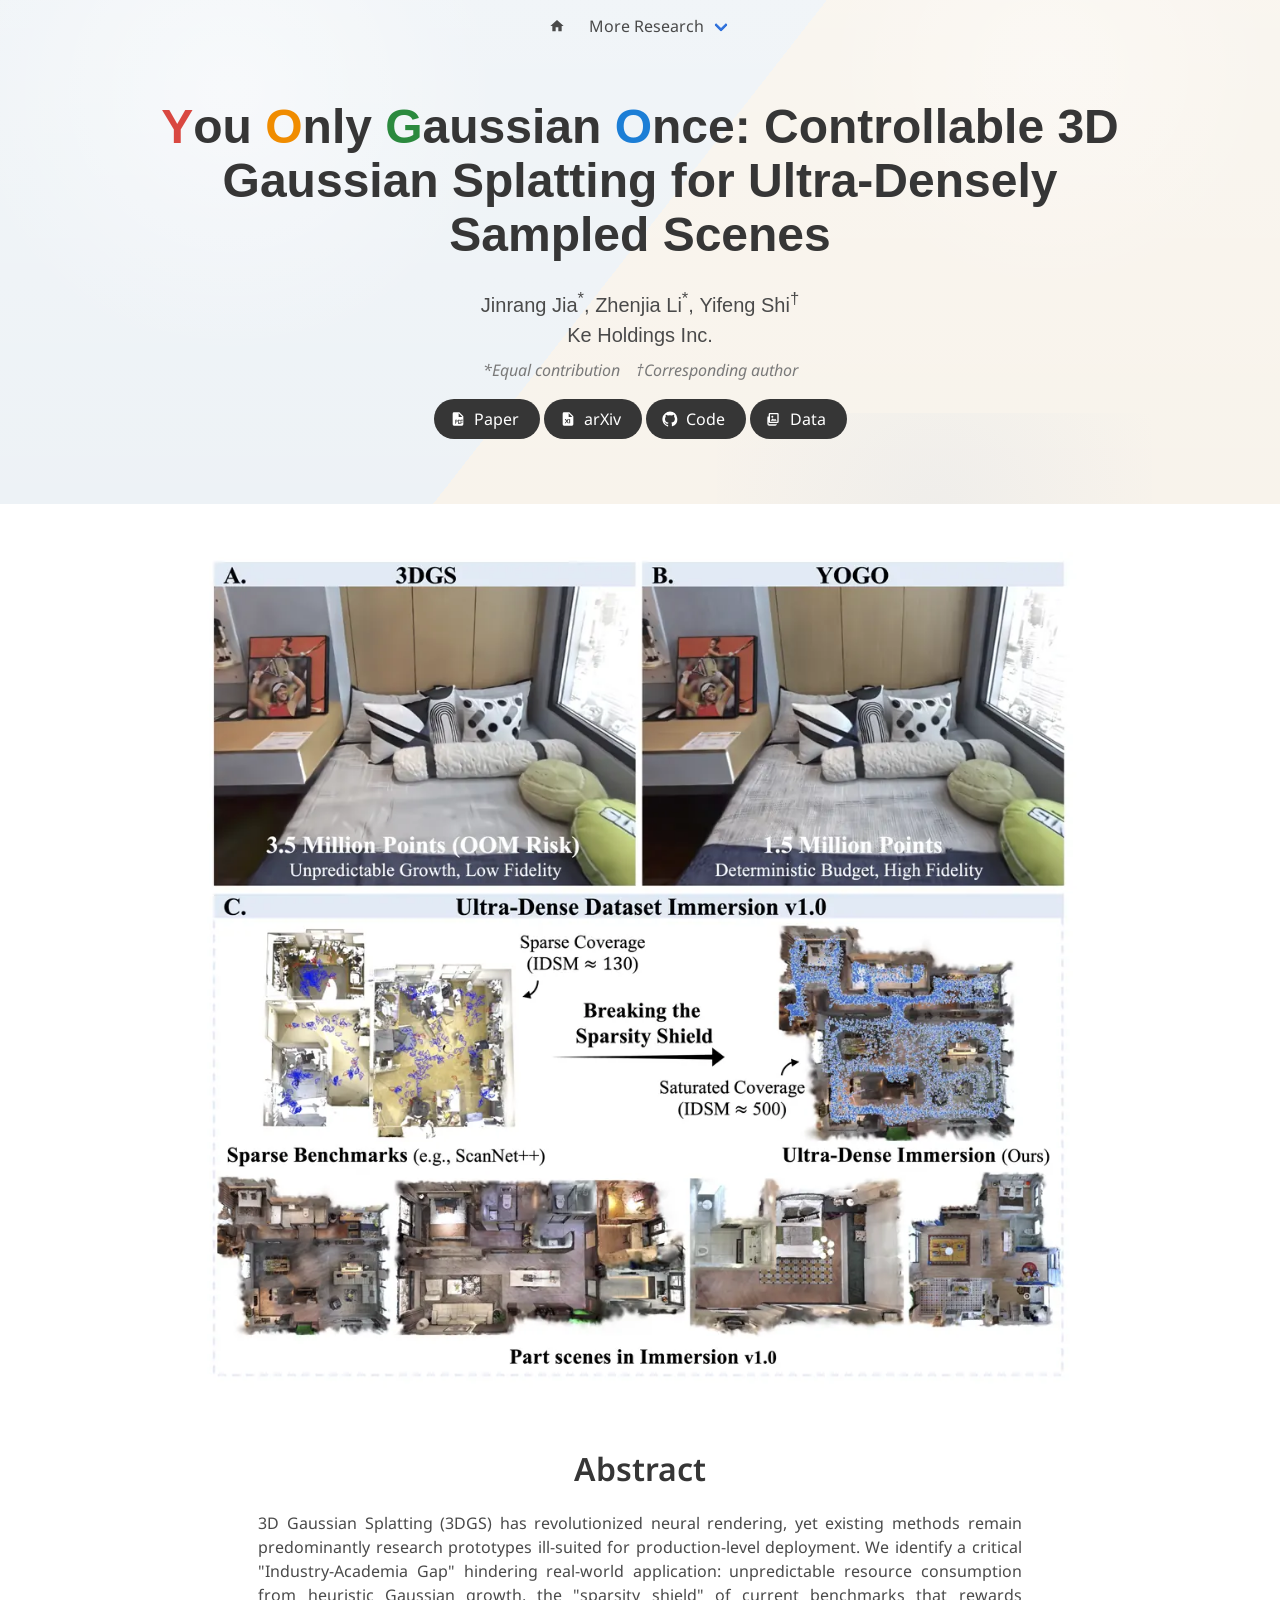
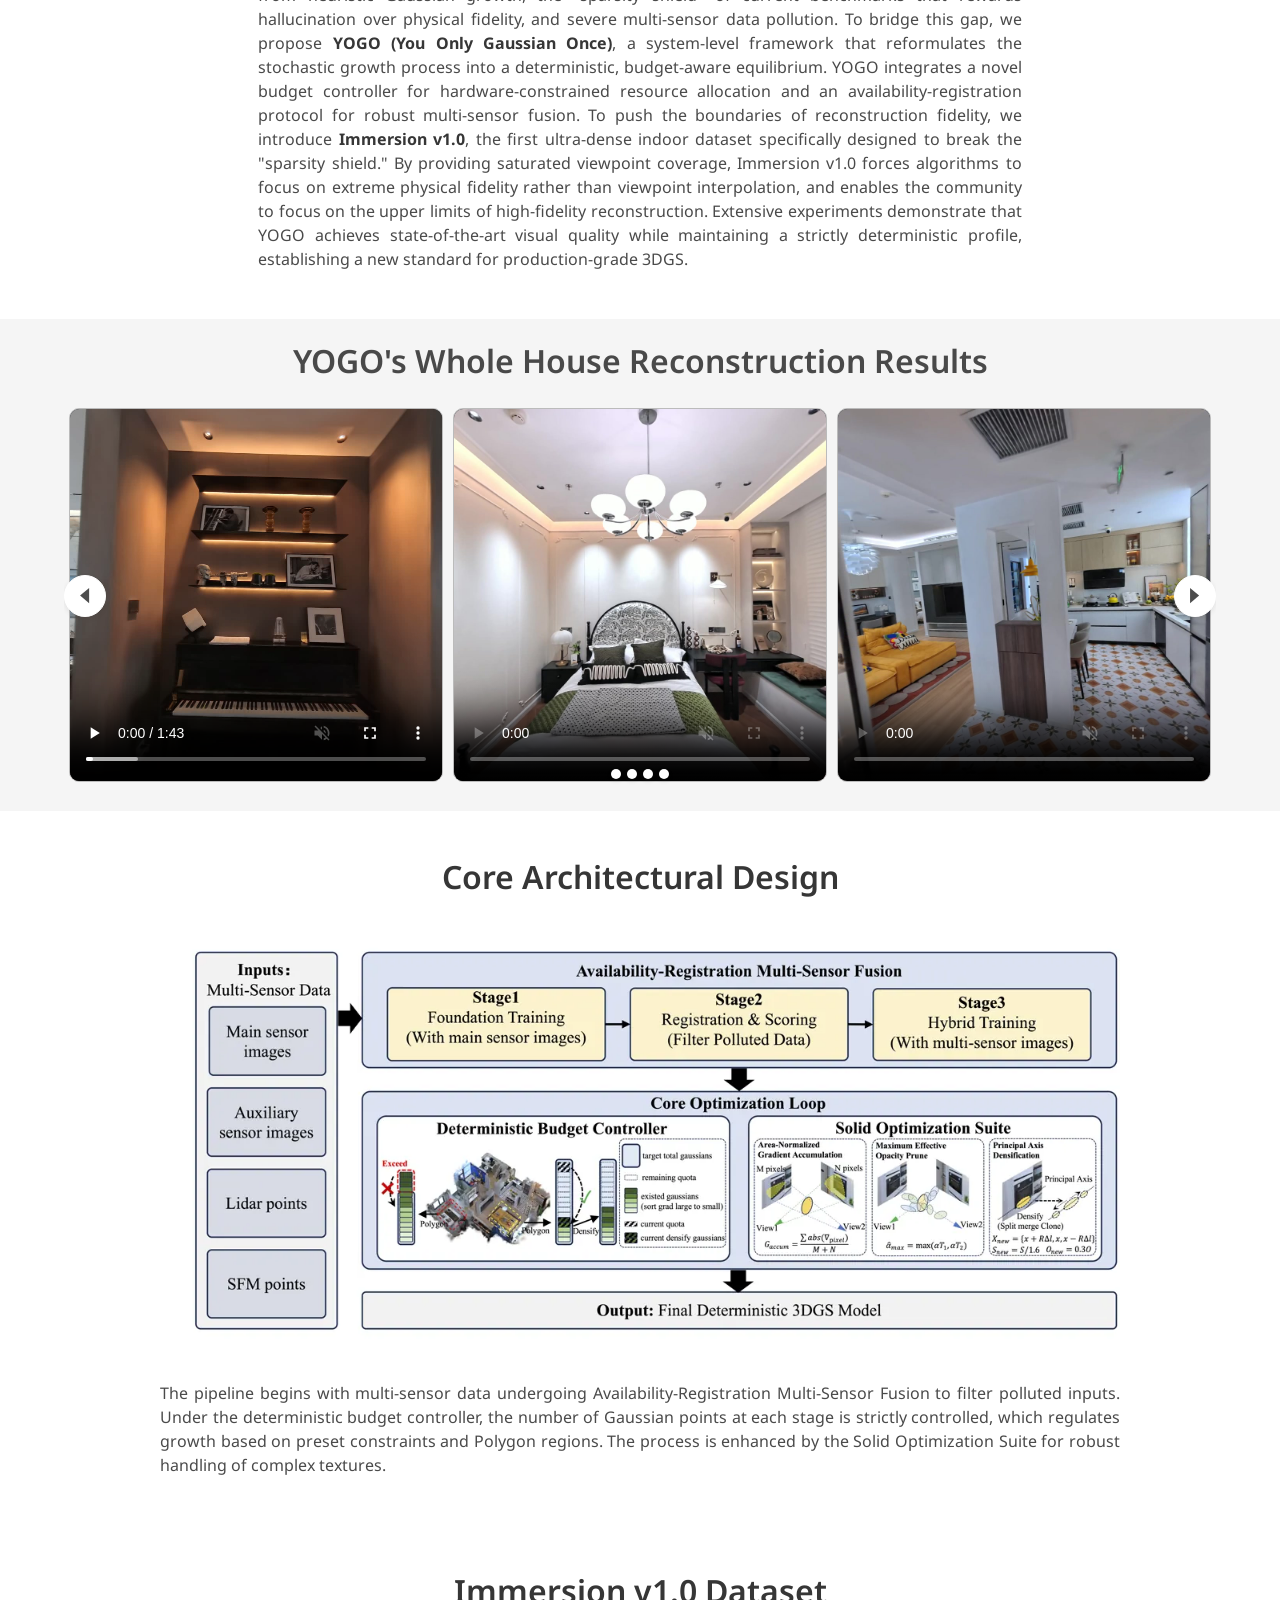
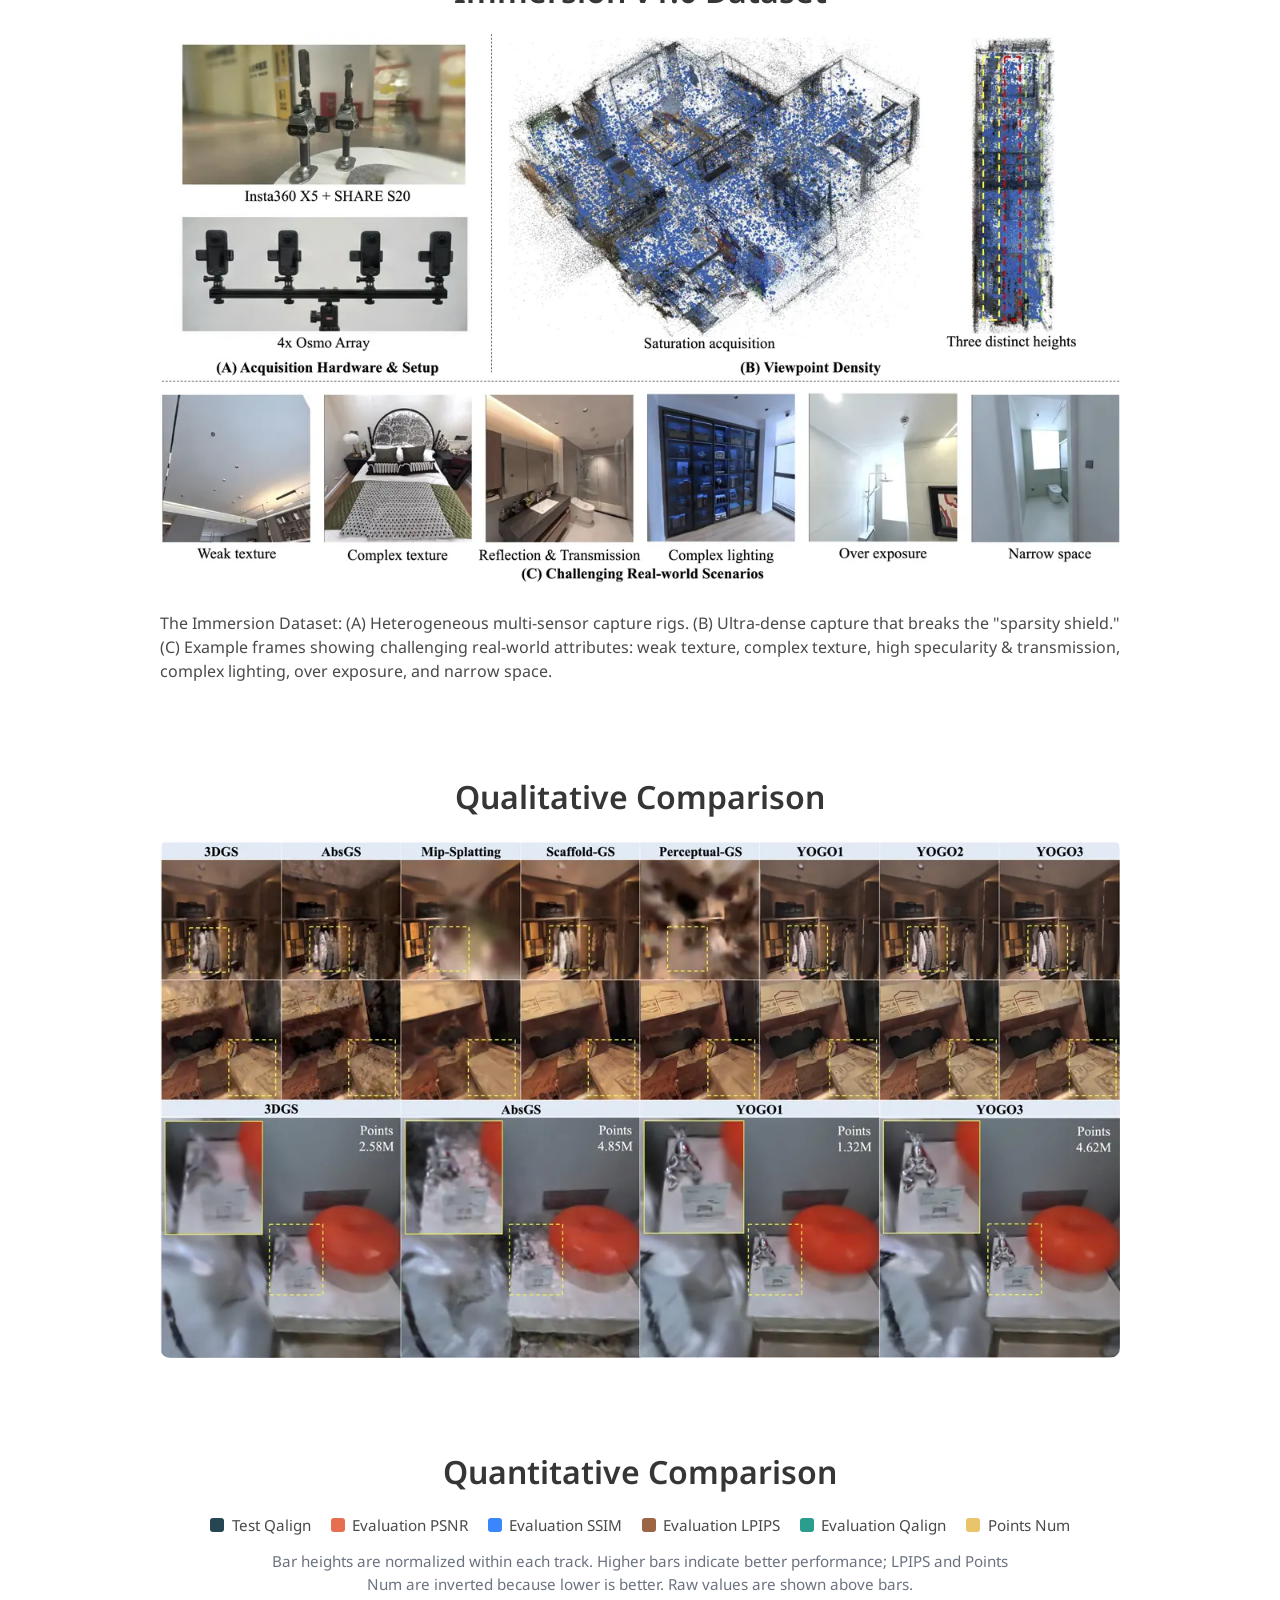
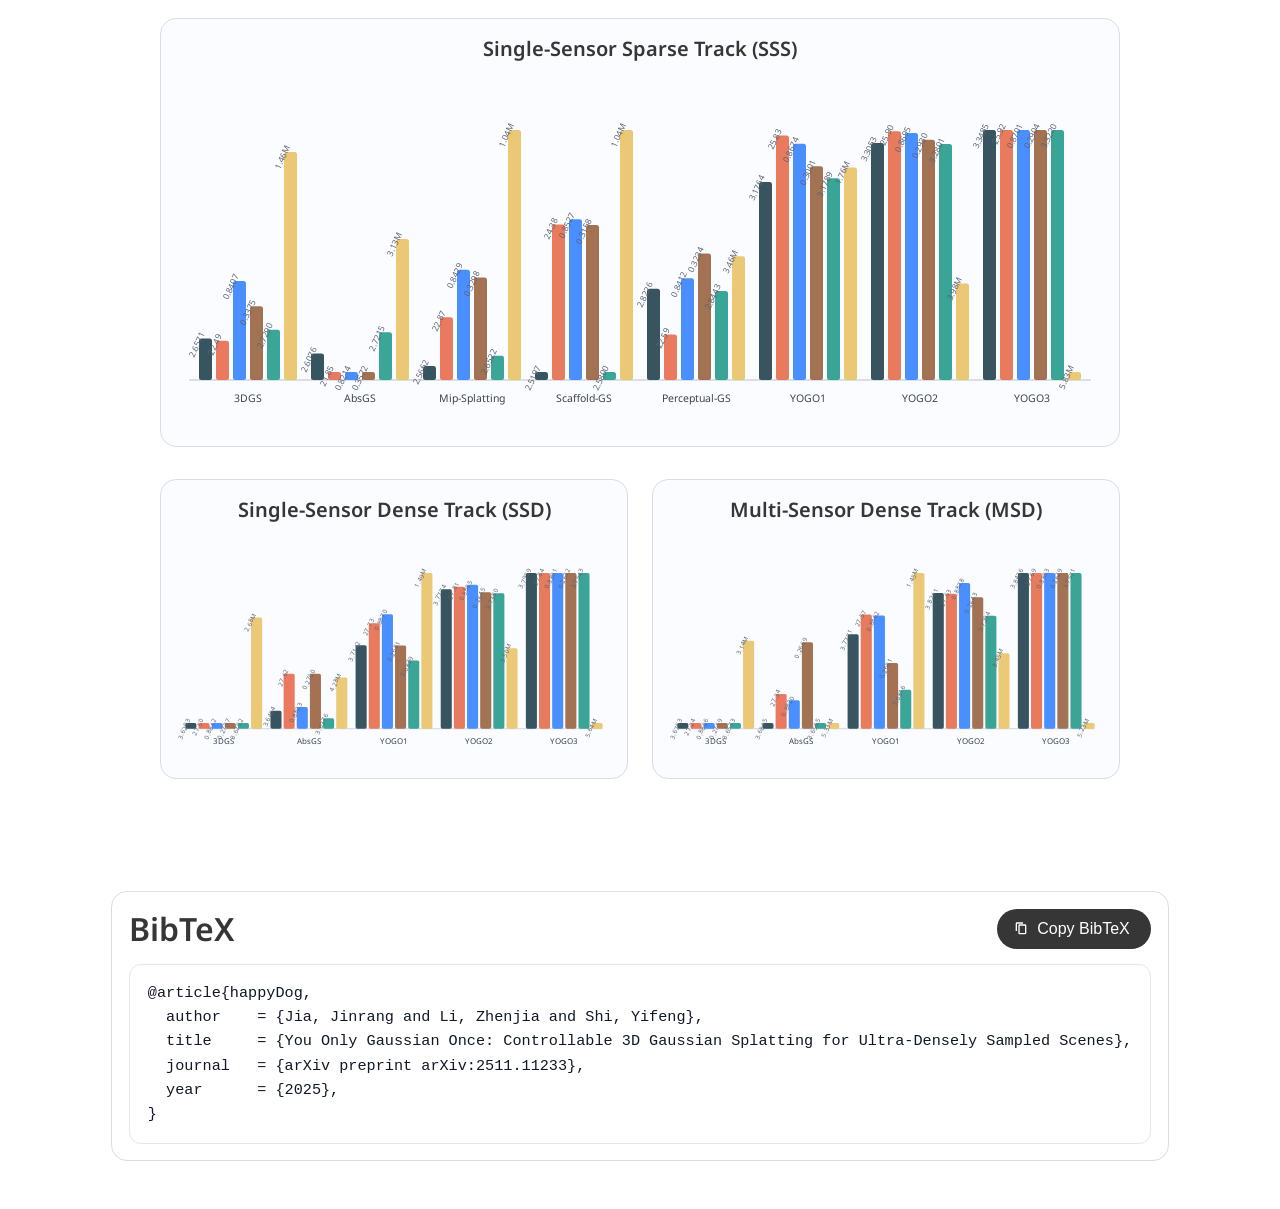
==== commit 49a5252c: "Hide interactive viewer button" ====
--- a/index.html
+++ b/index.html
@@ -140,18 +140,6 @@
                   <span>Data</span>
                   </a>
               </span>
-              <!-- Interactive Viewer Link. -->
-              <span class="link-block">
-                <a href="./viewer/"
-                   class="external-link button is-normal is-rounded is-dark">
-                  <span class="icon" aria-hidden="true">
-                      <svg class="inline-icon" viewBox="0 0 24 24" focusable="false">
-                        <path d="M12 2 3.5 6.6v10.8L12 22l8.5-4.6V6.6zm0 2.3 5.9 3.2-5.9 3.2-5.9-3.2zm-6.5 5 5.5 3v6.8l-5.5-3zm13 0v6.8l-5.5 3v-6.8z"></path>
-                      </svg>
-                  </span>
-                  <span>Interactive Viewer</span>
-                  </a>
-              </span>
             </div>
 
           </div>
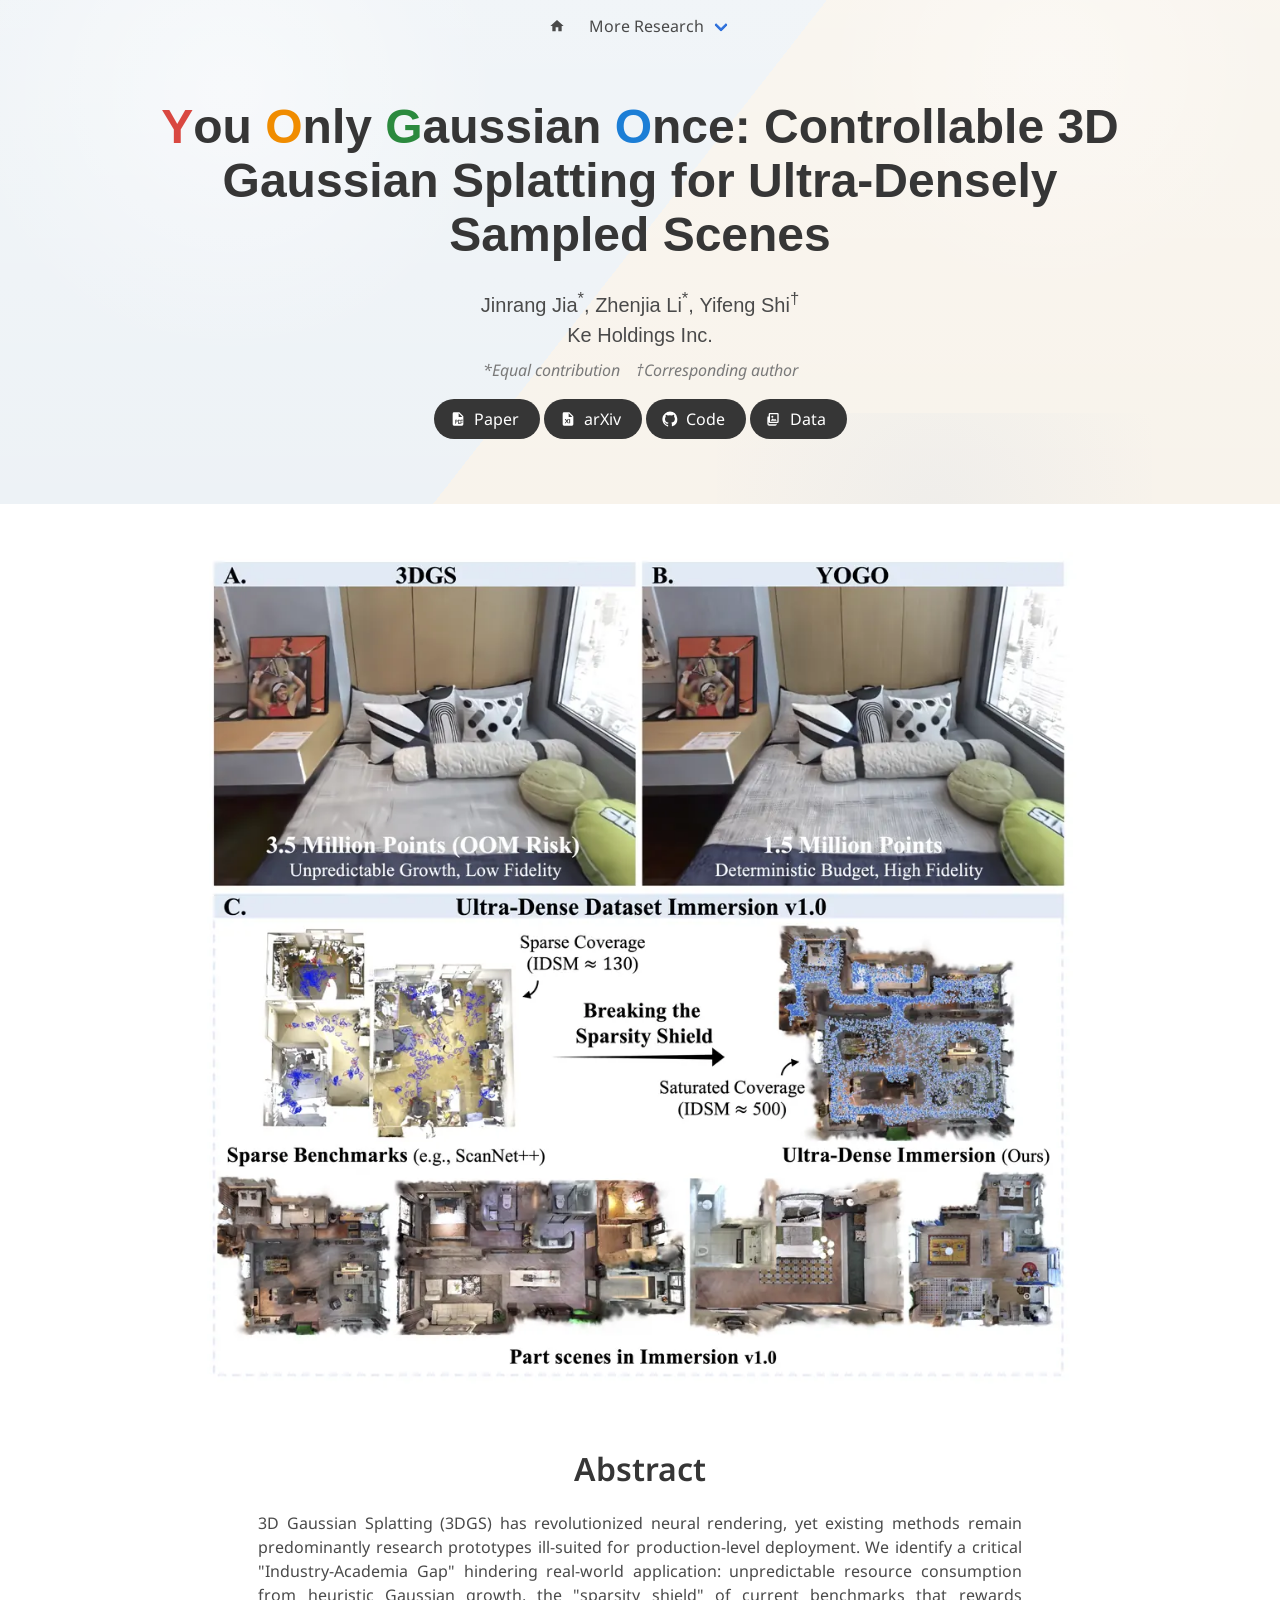
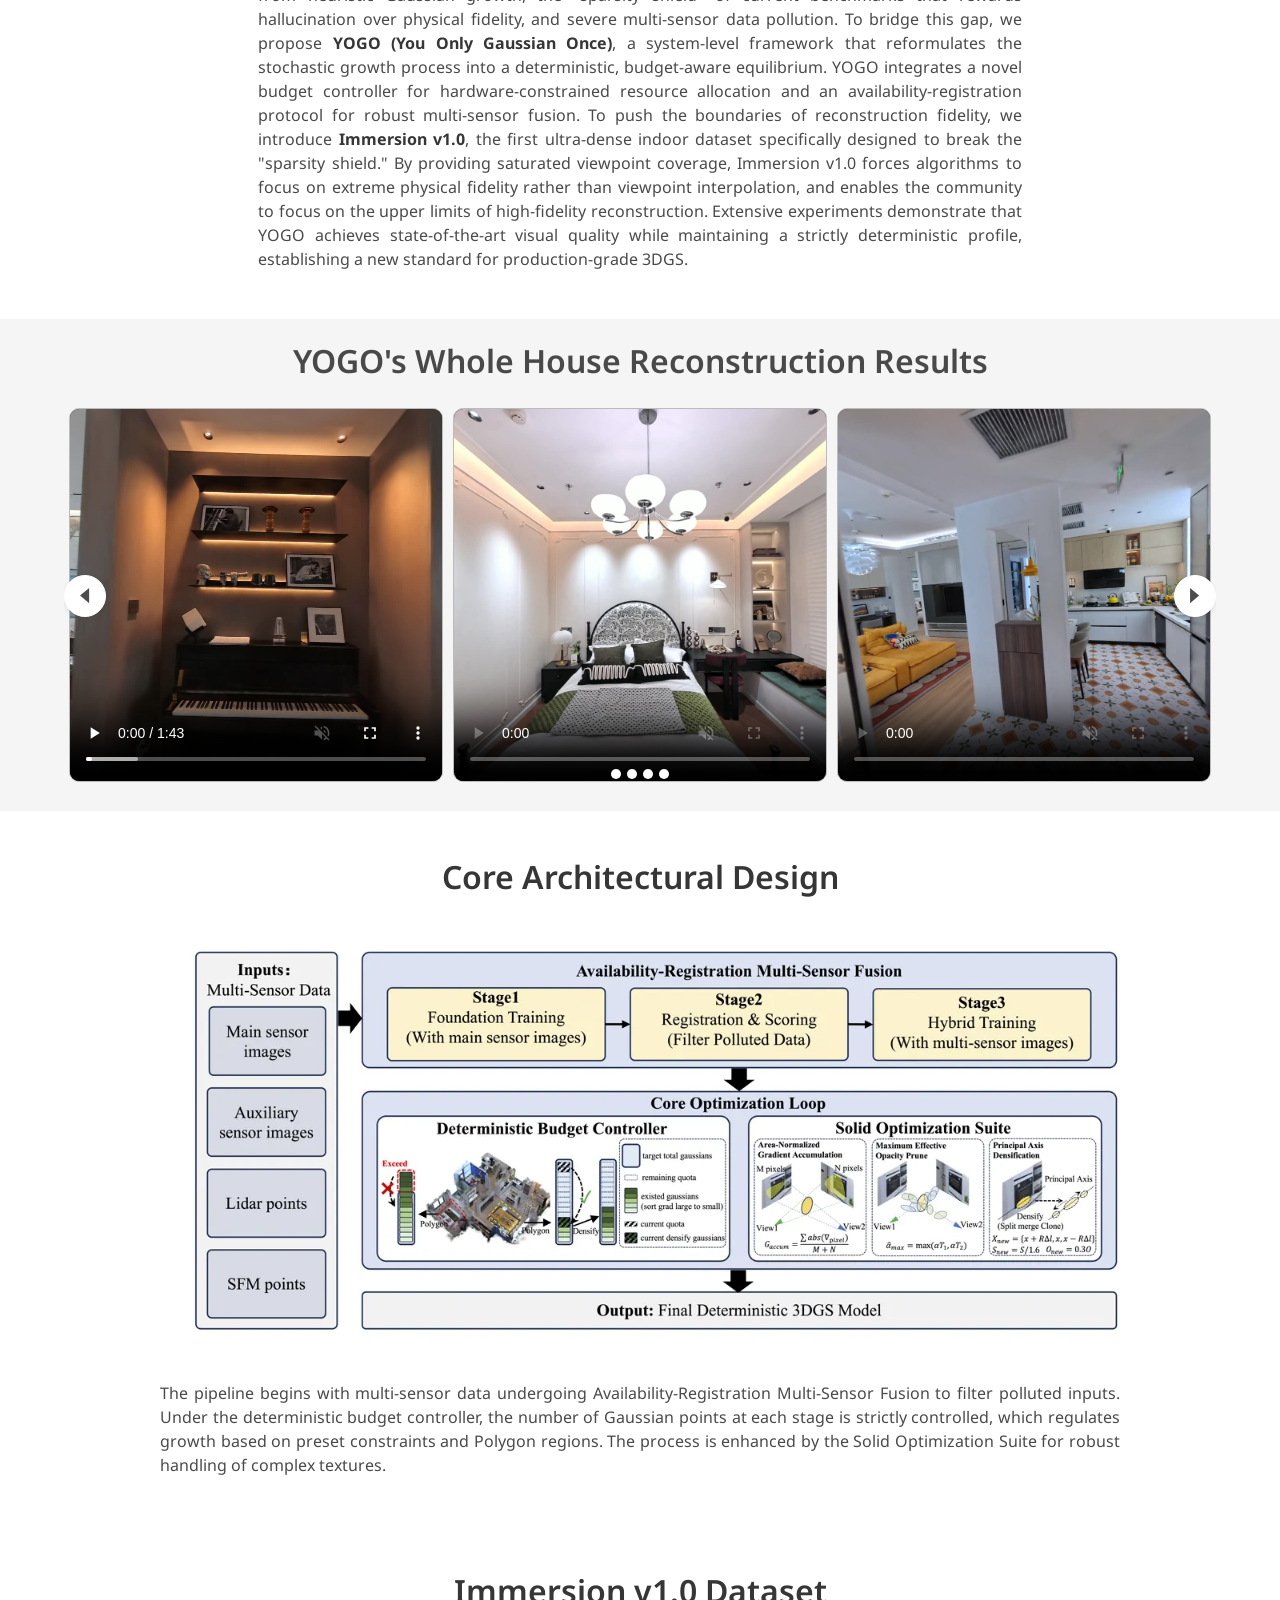
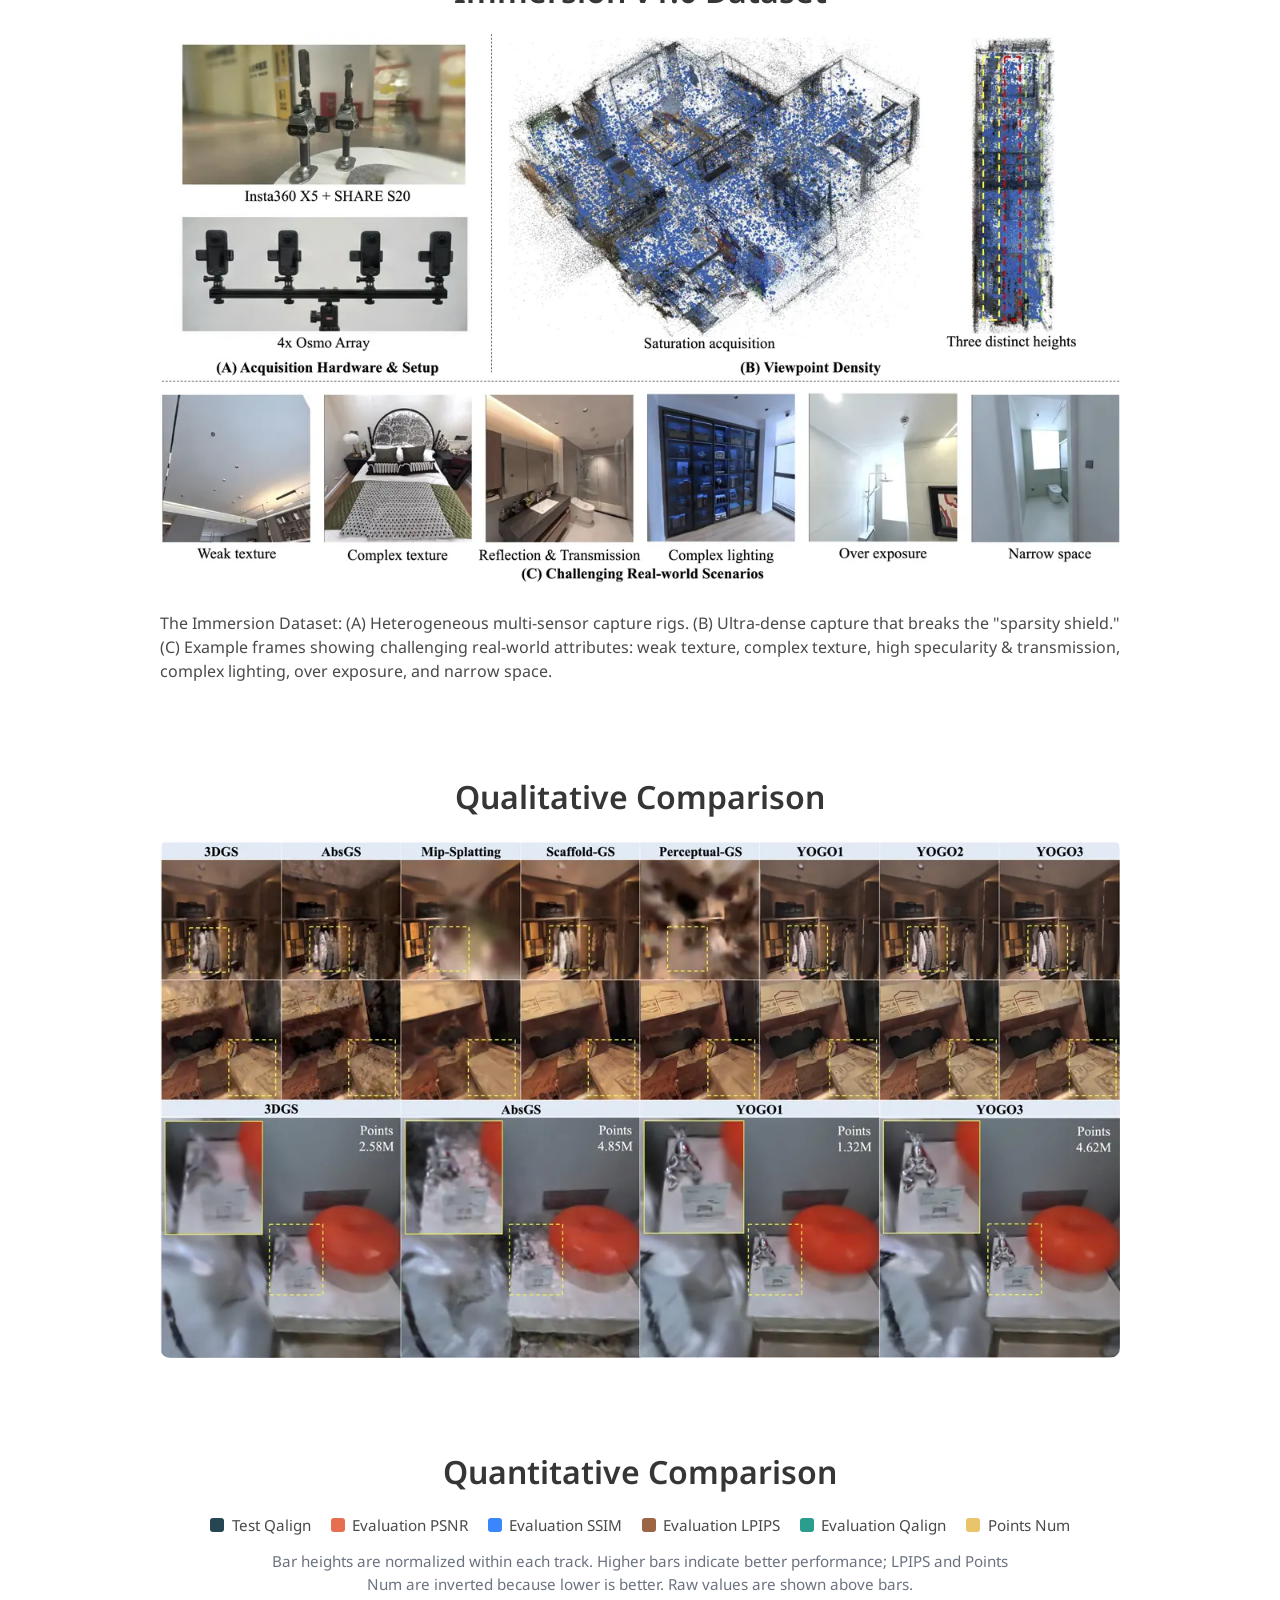
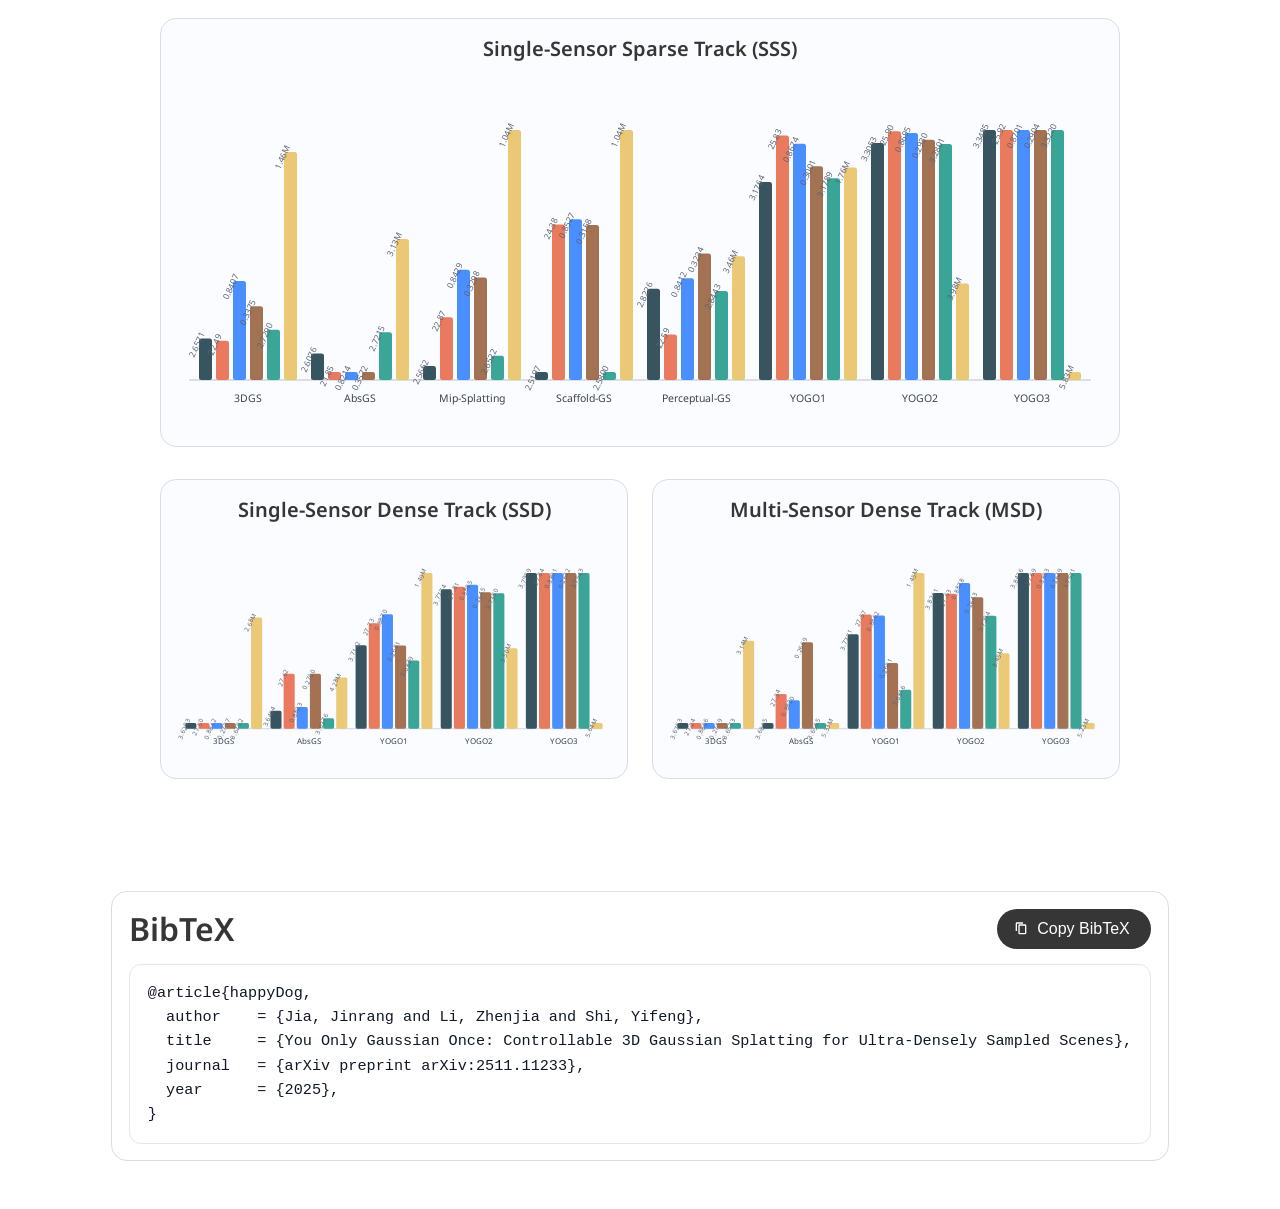
==== commit 8fb339b5: "Update paper and arXiv links" ====
--- a/index.html
+++ b/index.html
@@ -93,8 +93,7 @@
             <div class="publication-links">
               <!-- PDF Link. -->
               <span class="link-block">
-                <a href=""
-                   onclick="return false;"
+                <a href="https://arxiv.org/pdf/2604.21400"
                    class="external-link button is-normal is-rounded is-dark">
                   <span class="icon" aria-hidden="true">
                       <svg class="inline-icon" viewBox="0 0 24 24" focusable="false">
@@ -105,8 +104,7 @@
                 </a>
               </span>
               <span class="link-block">
-                <a href=""
-                   onclick="return false;"
+                <a href="https://arxiv.org/abs/2604.21400"
                    class="external-link button is-normal is-rounded is-dark">
                   <span class="icon" aria-hidden="true">
                       <svg class="inline-icon" viewBox="0 0 24 24" focusable="false">
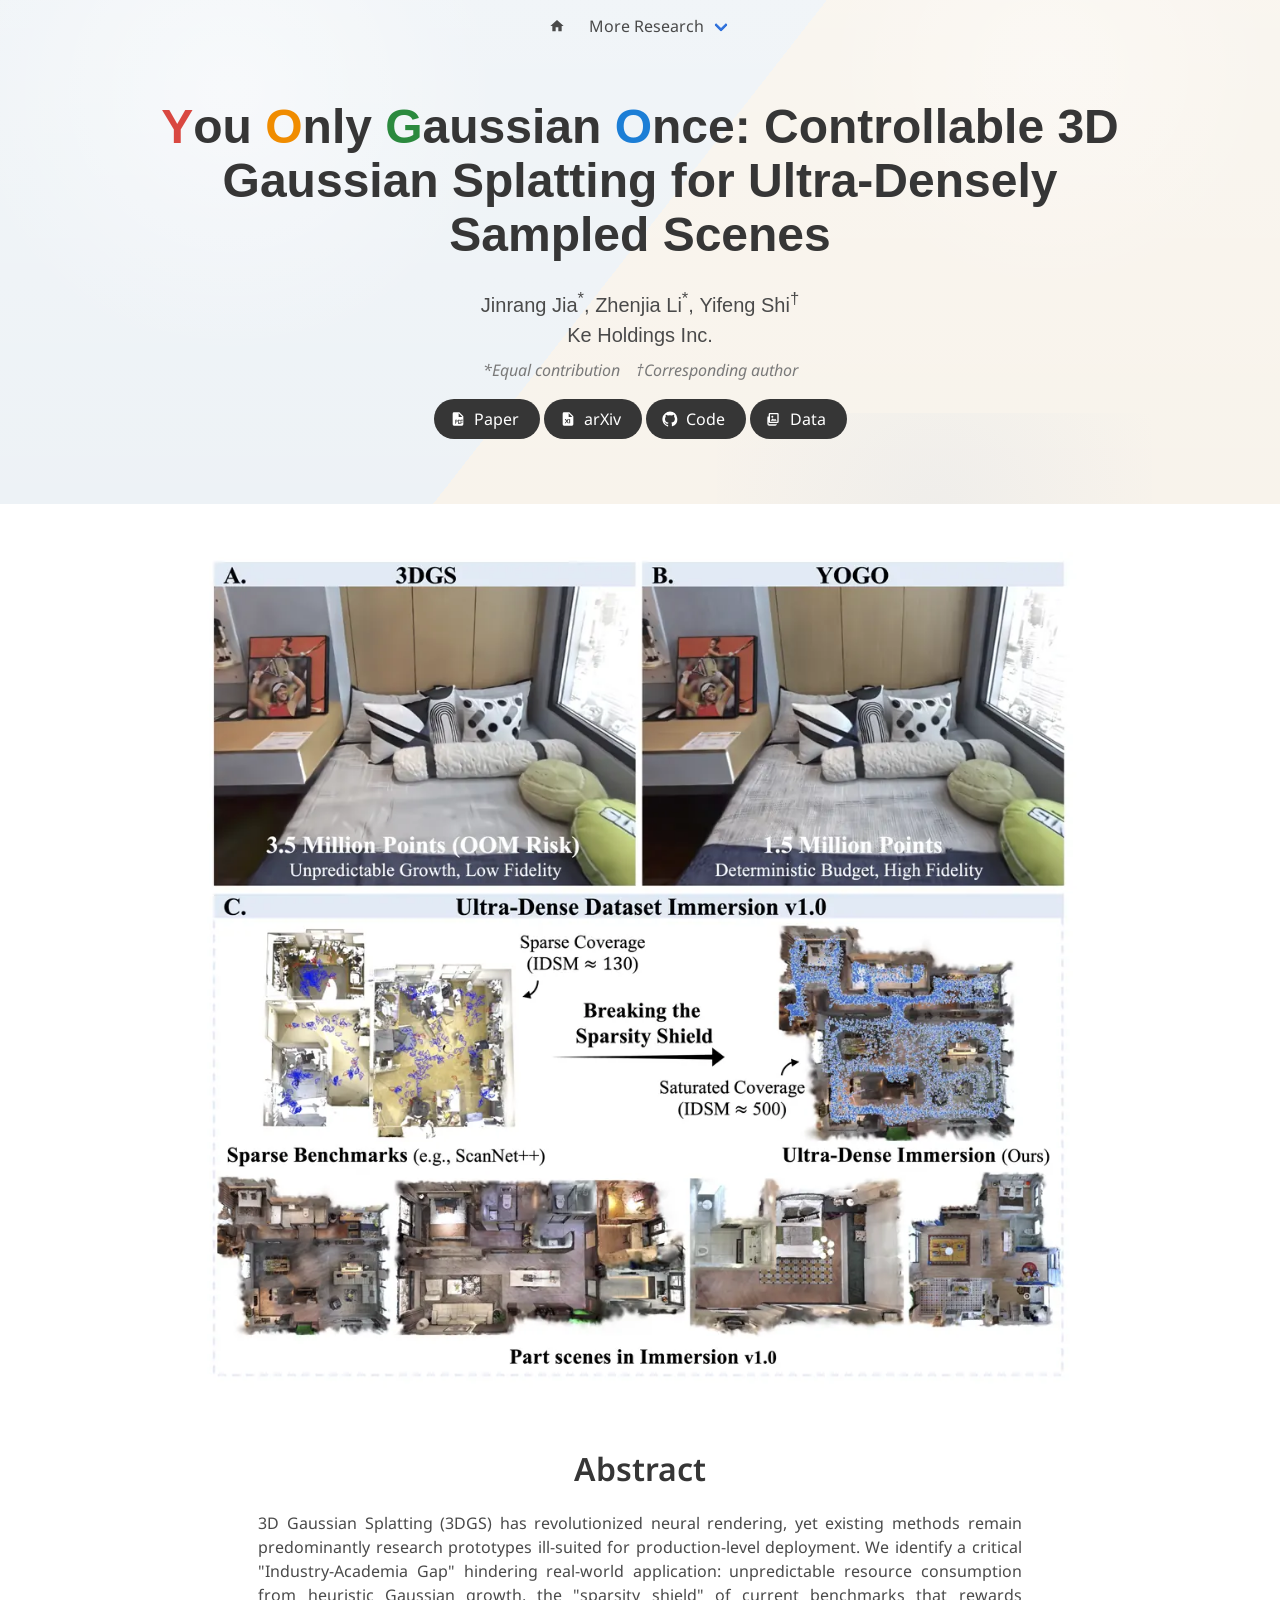
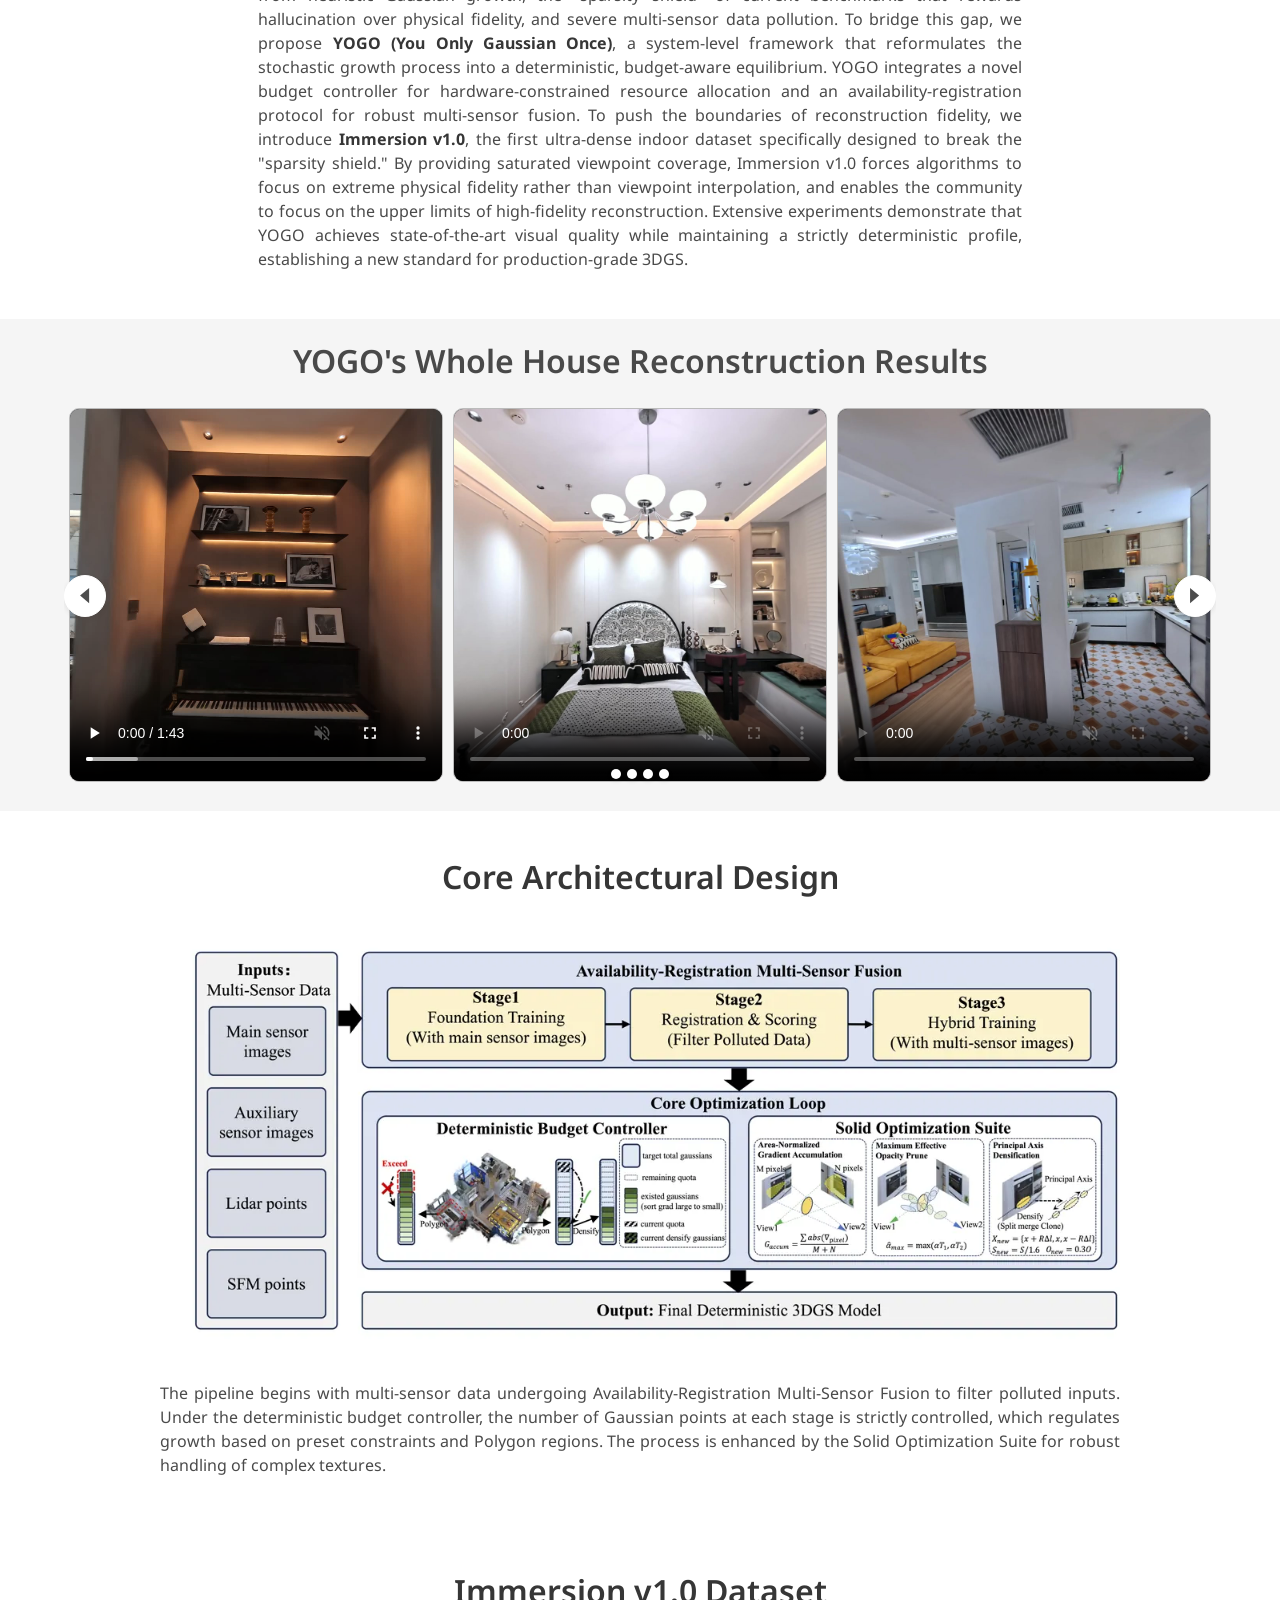
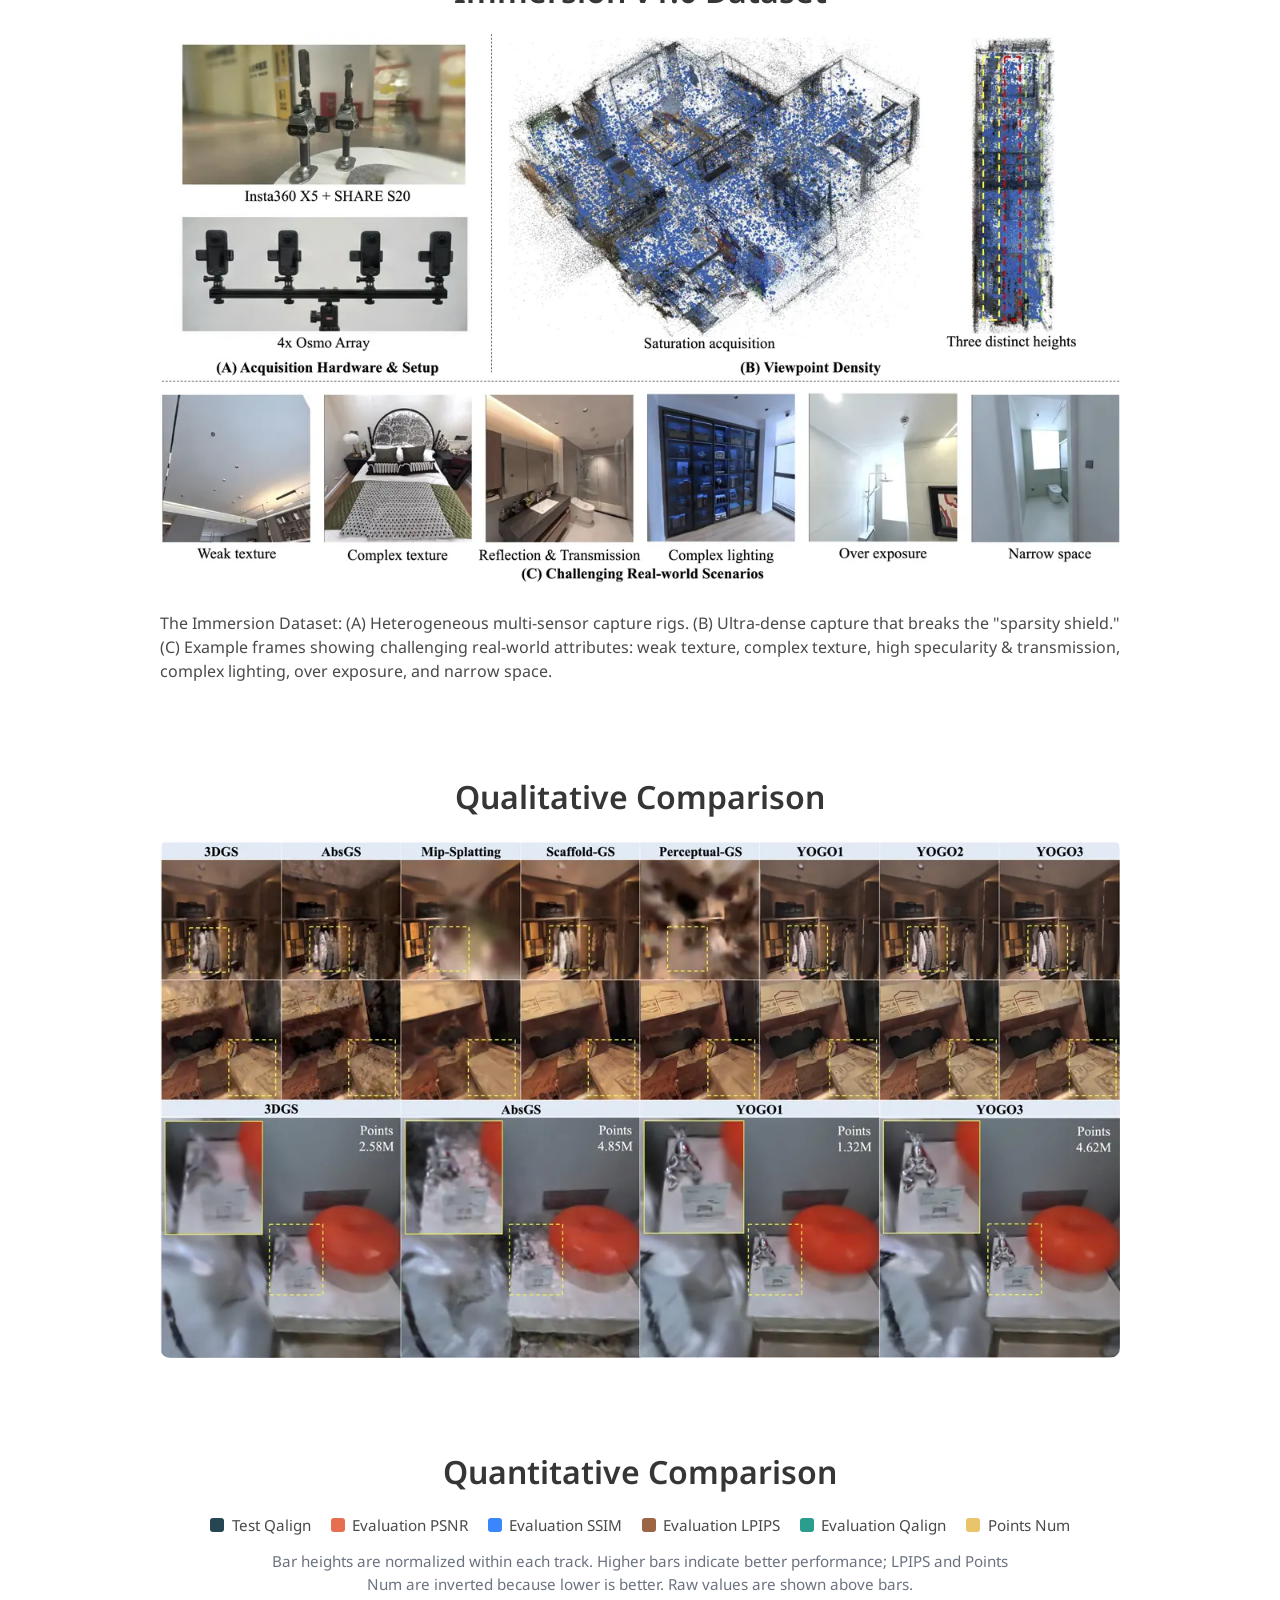
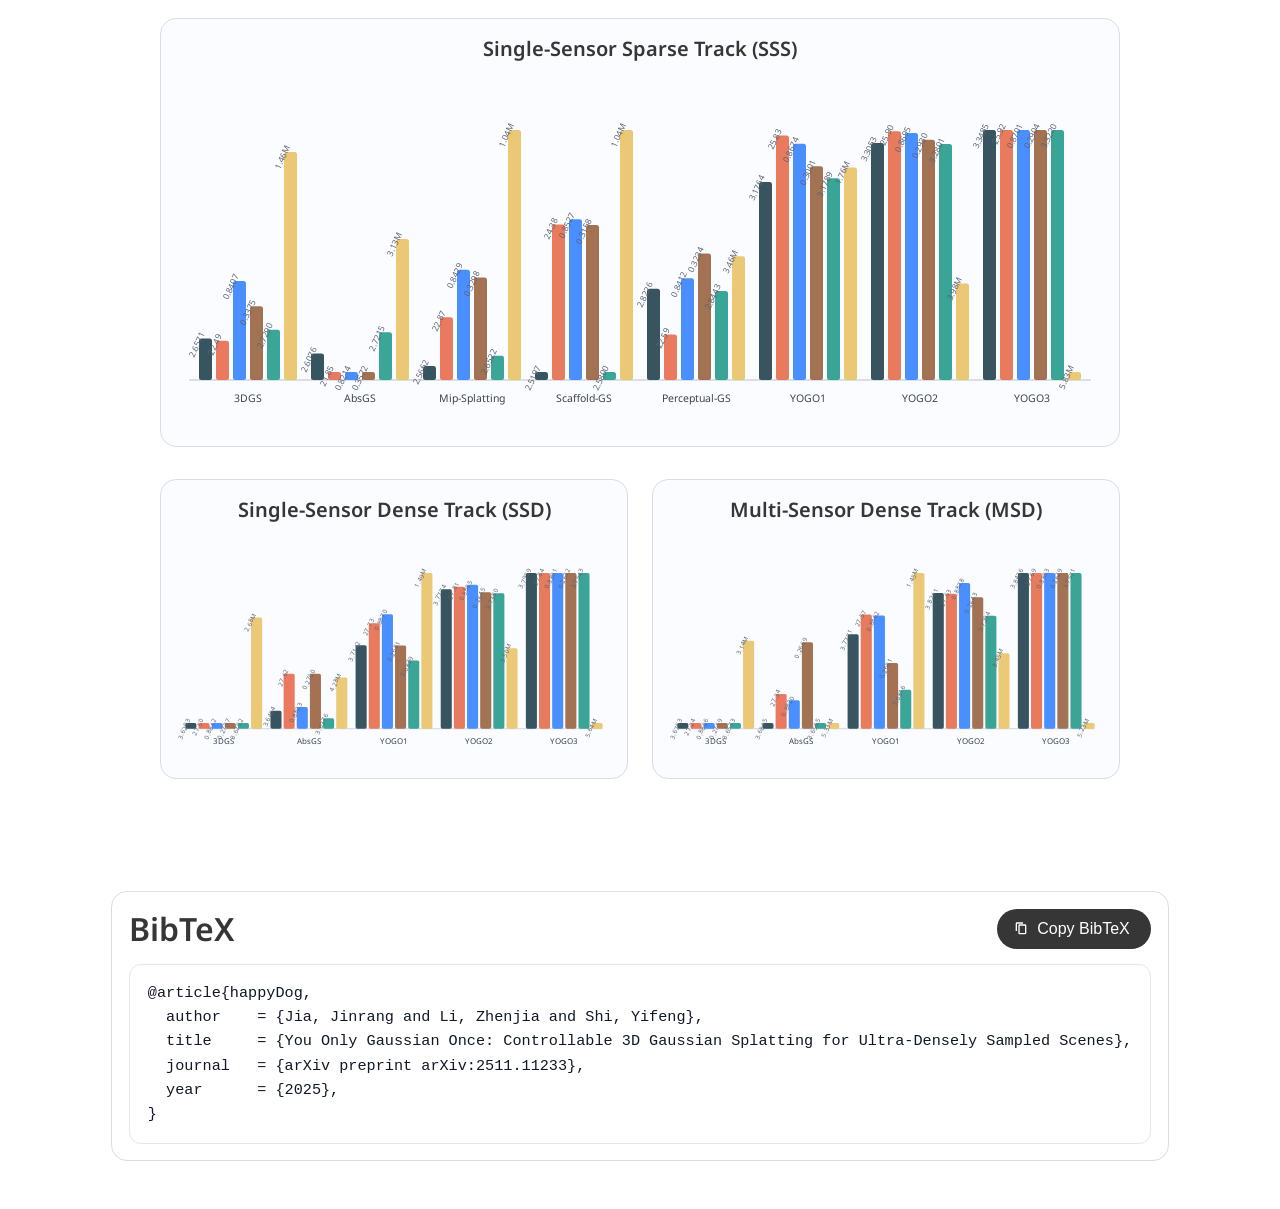
==== commit 42768630: "Update favicon to YOGO quadrant mark" ====
--- a/index.html
+++ b/index.html
@@ -25,7 +25,7 @@
   <link rel="stylesheet" href="./static/css/bulma.min.css">
   <link rel="stylesheet" href="./static/css/bulma-carousel.min.css">
   <link rel="stylesheet" href="./static/css/index.css?v=20260423f">
-  <link rel="icon" href="./static/images/favicon.svg">
+  <link rel="icon" type="image/svg+xml" href="./static/images/favicon.svg?v=20260424a">
 
   <script defer src="./static/js/bulma-carousel.min.js"></script>
   <script defer src="./static/js/index.js?v=20260423f"></script>
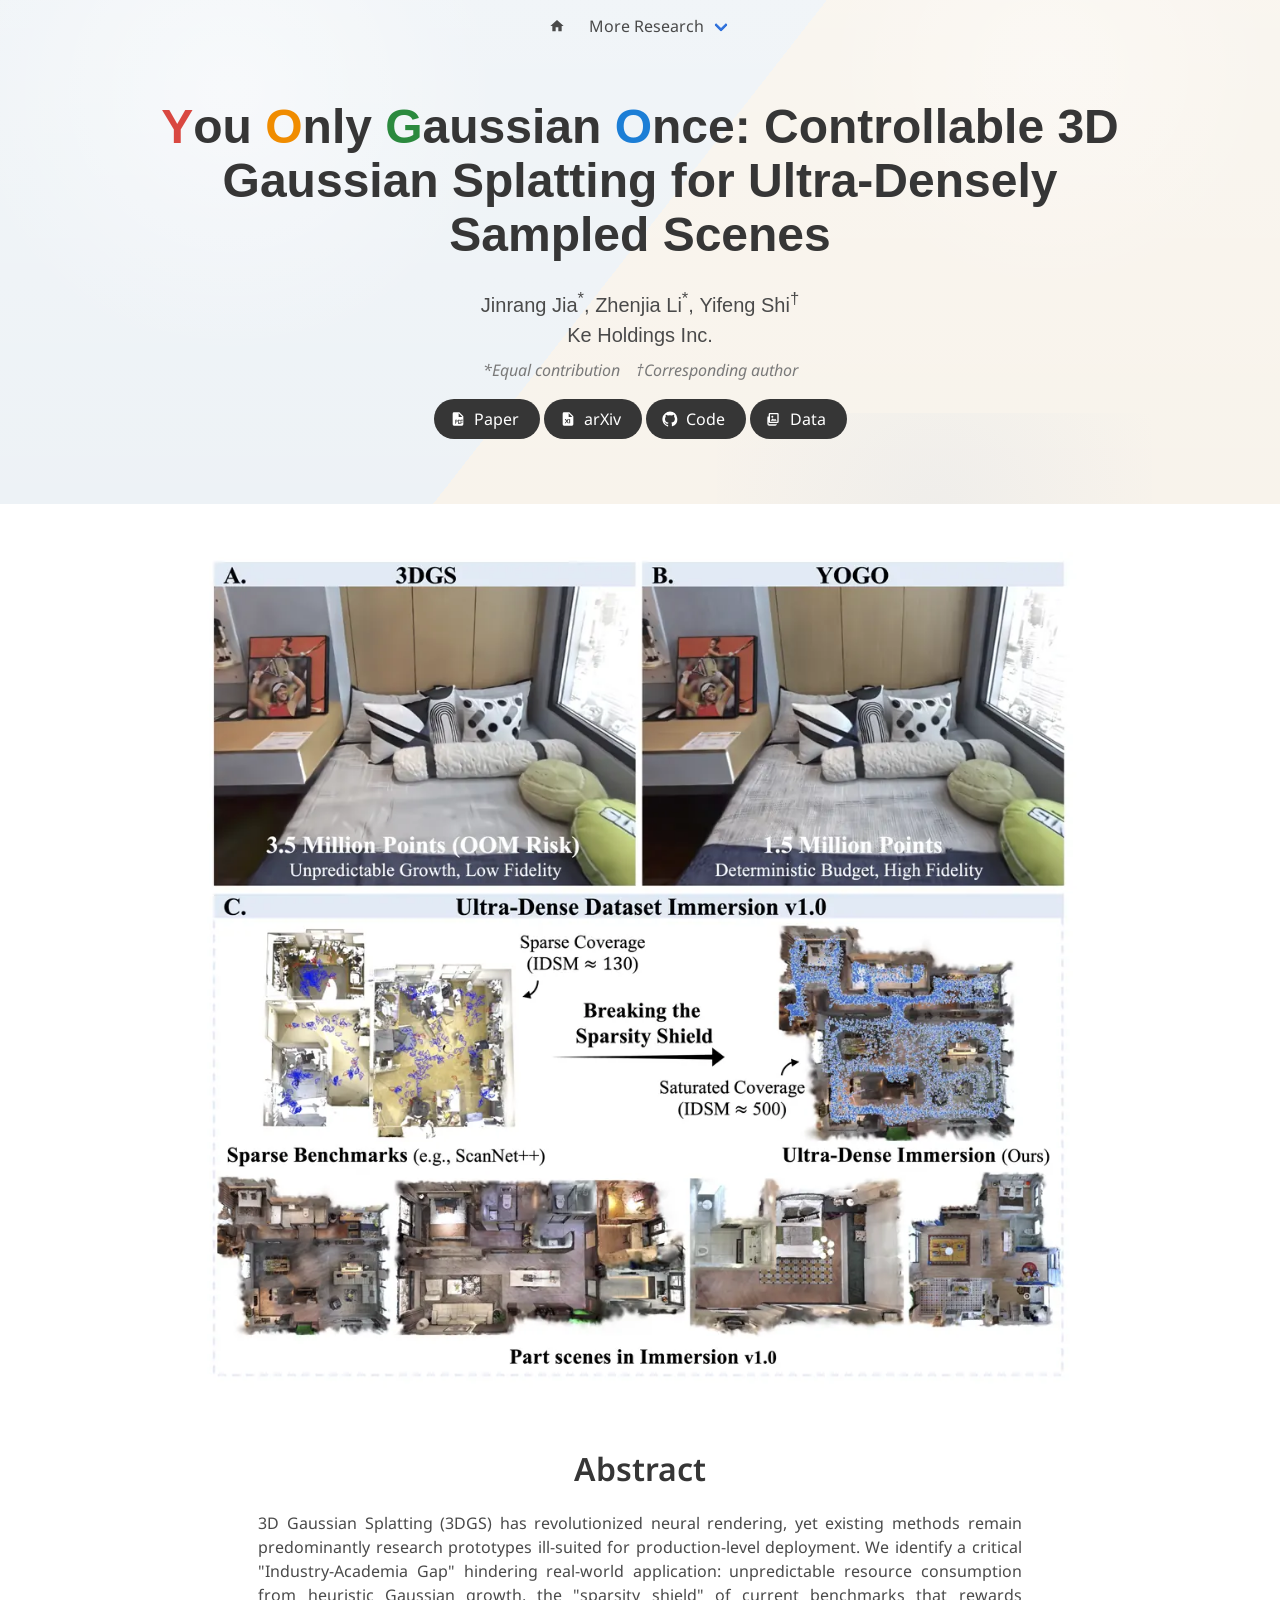
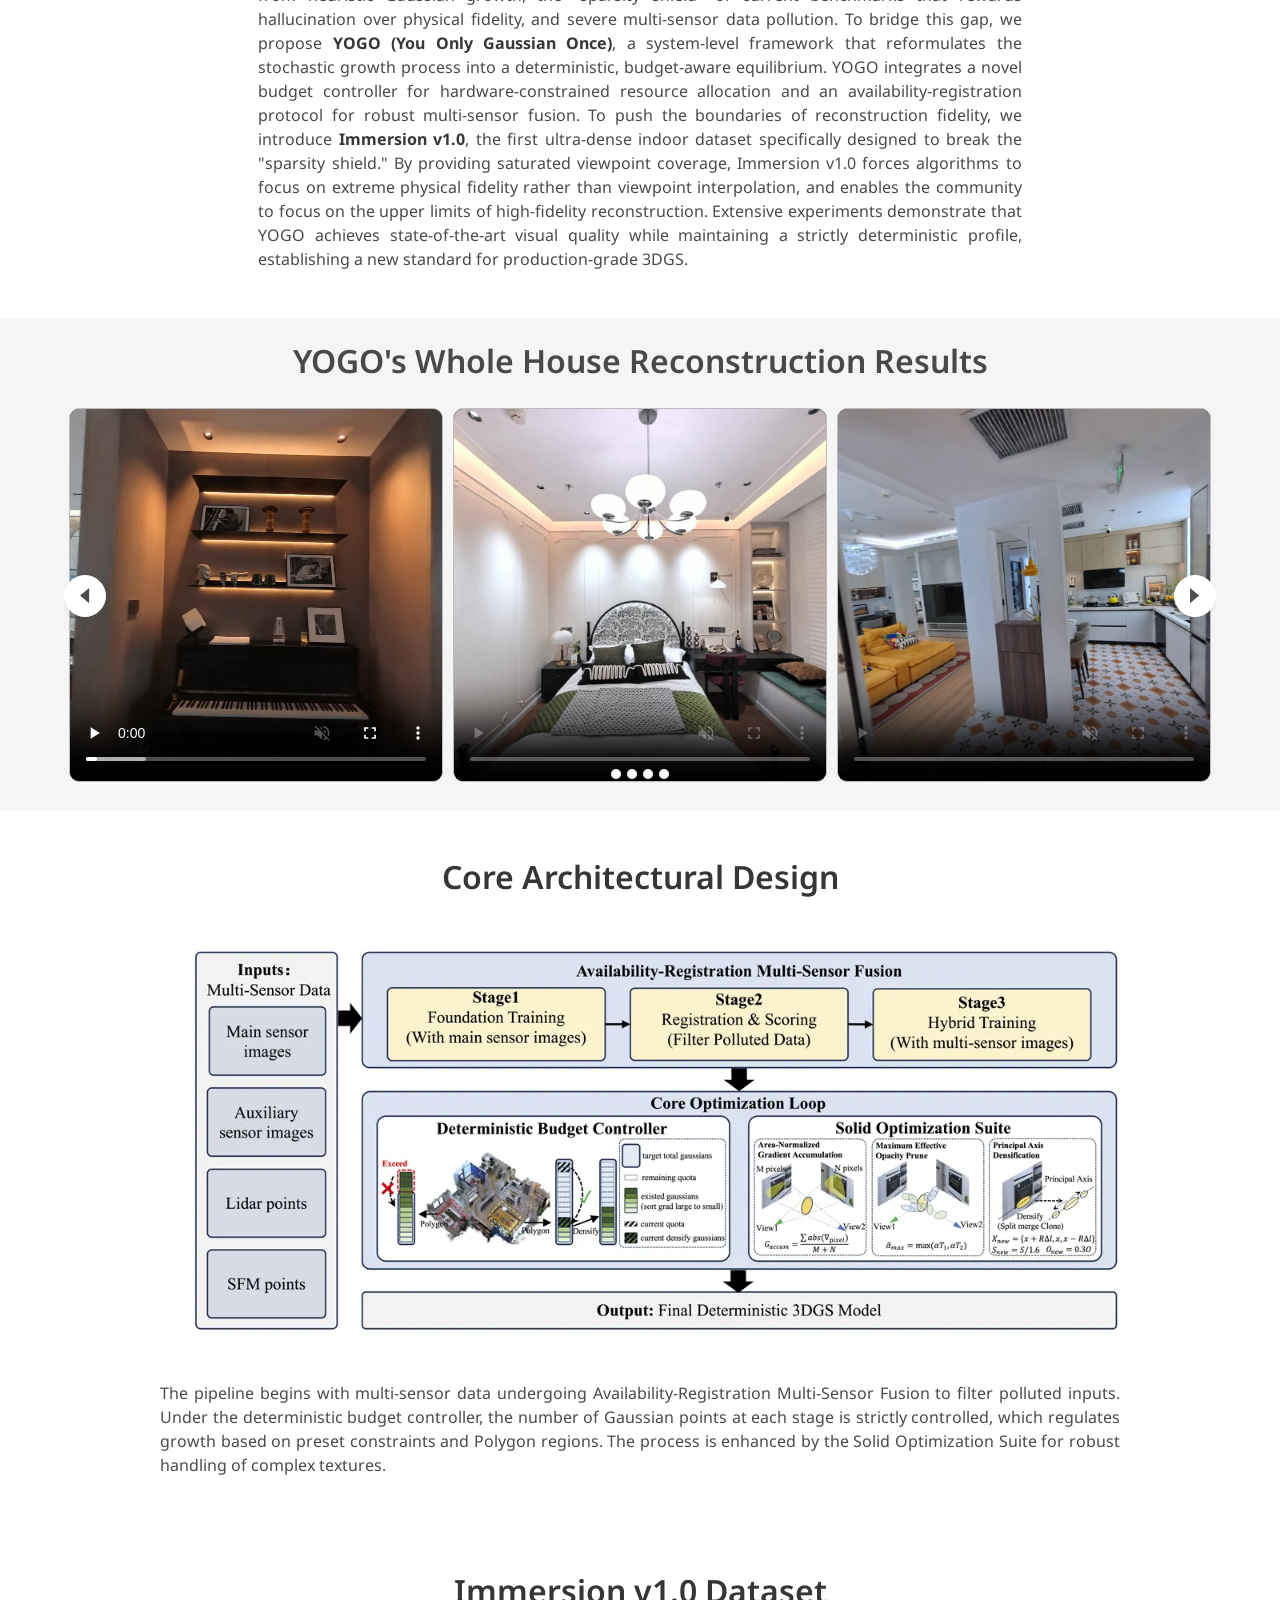
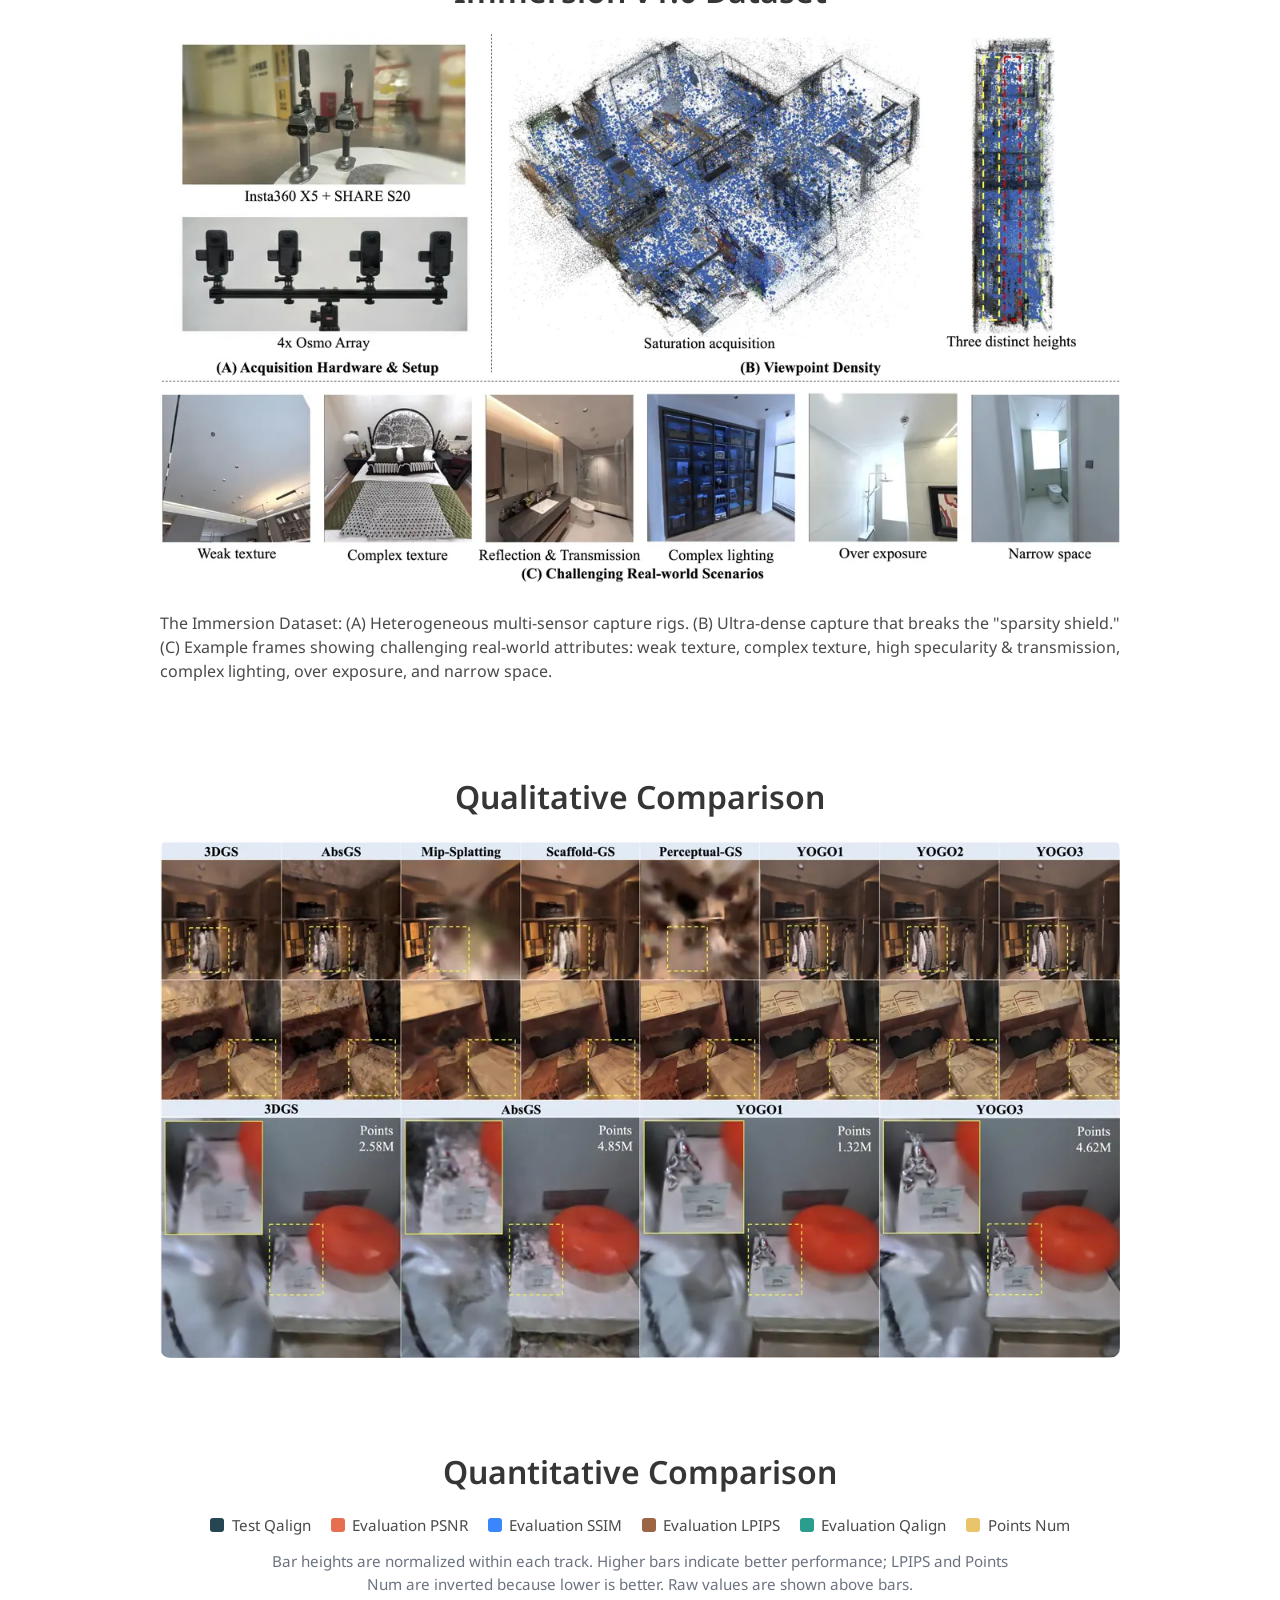
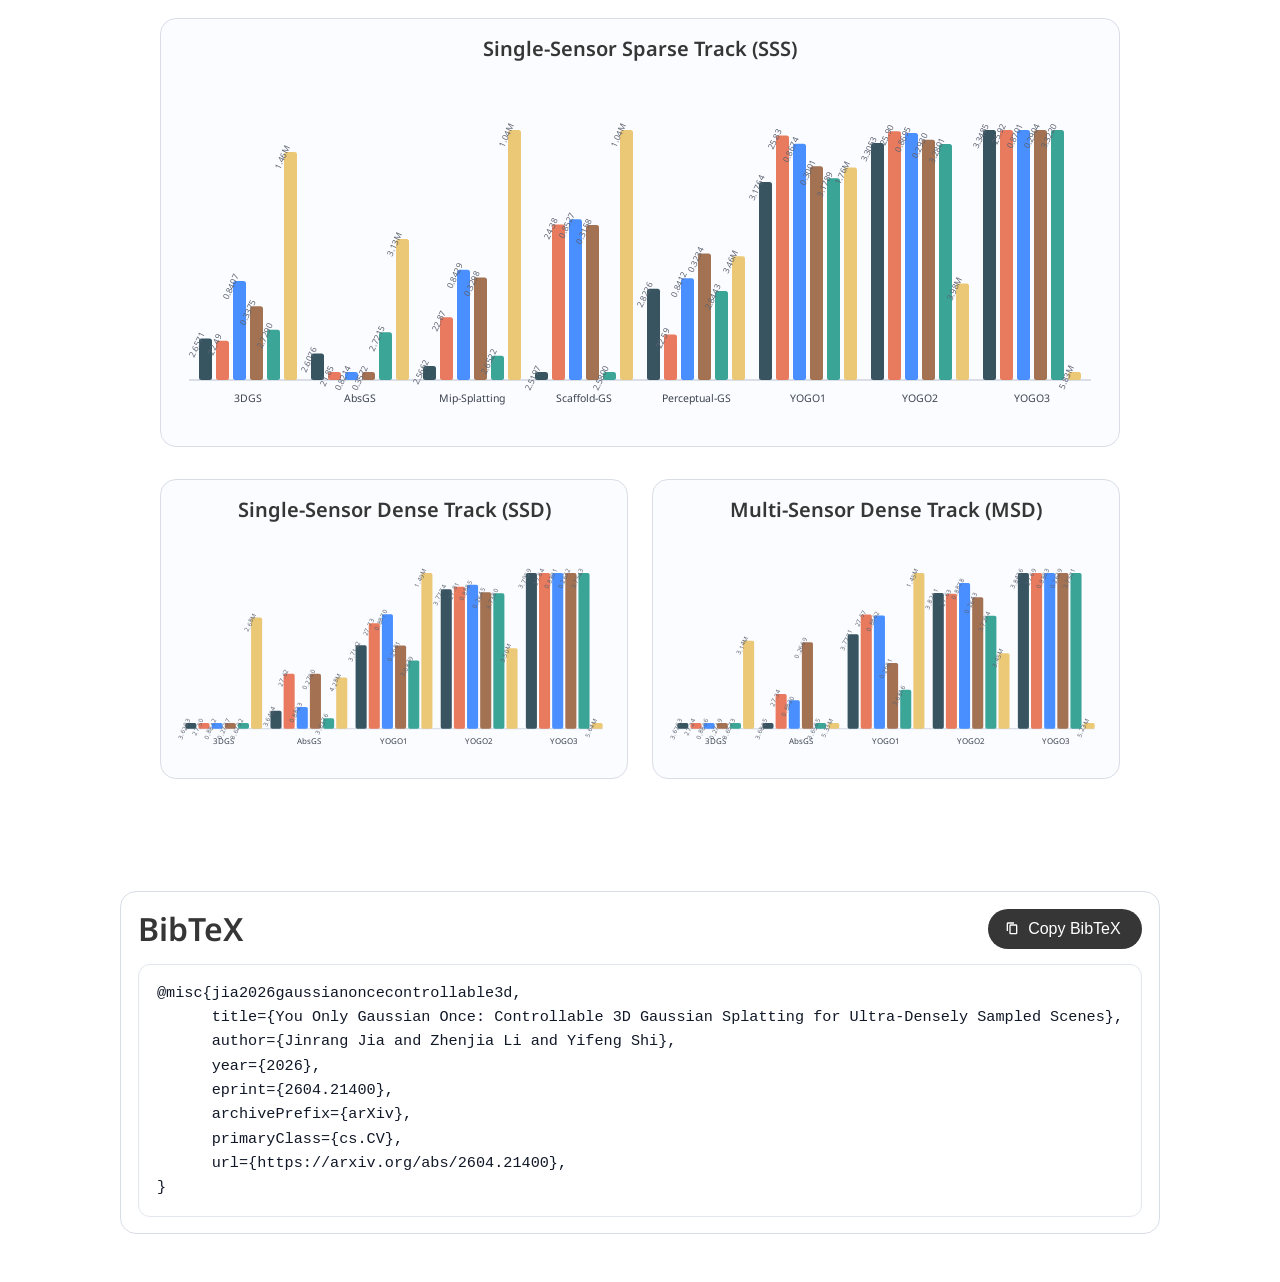
==== commit 598f5238: "Update YOGO BibTeX citation" ====
--- a/index.html
+++ b/index.html
@@ -424,11 +424,14 @@
               <span id="copy-bibtex-label">Copy BibTeX</span>
             </button>
           </div>
-          <pre id="bibtex-content"><code>@article{happyDog,
-  author    = {Jia, Jinrang and Li, Zhenjia and Shi, Yifeng},
-  title     = {You Only Gaussian Once: Controllable 3D Gaussian Splatting for Ultra-Densely Sampled Scenes},
-  journal   = {arXiv preprint arXiv:2511.11233},
-  year      = {2025},
+          <pre id="bibtex-content"><code>@misc{jia2026gaussianoncecontrollable3d,
+      title={You Only Gaussian Once: Controllable 3D Gaussian Splatting for Ultra-Densely Sampled Scenes},
+      author={Jinrang Jia and Zhenjia Li and Yifeng Shi},
+      year={2026},
+      eprint={2604.21400},
+      archivePrefix={arXiv},
+      primaryClass={cs.CV},
+      url={https://arxiv.org/abs/2604.21400},
 }</code></pre>
         </div>
       </div>
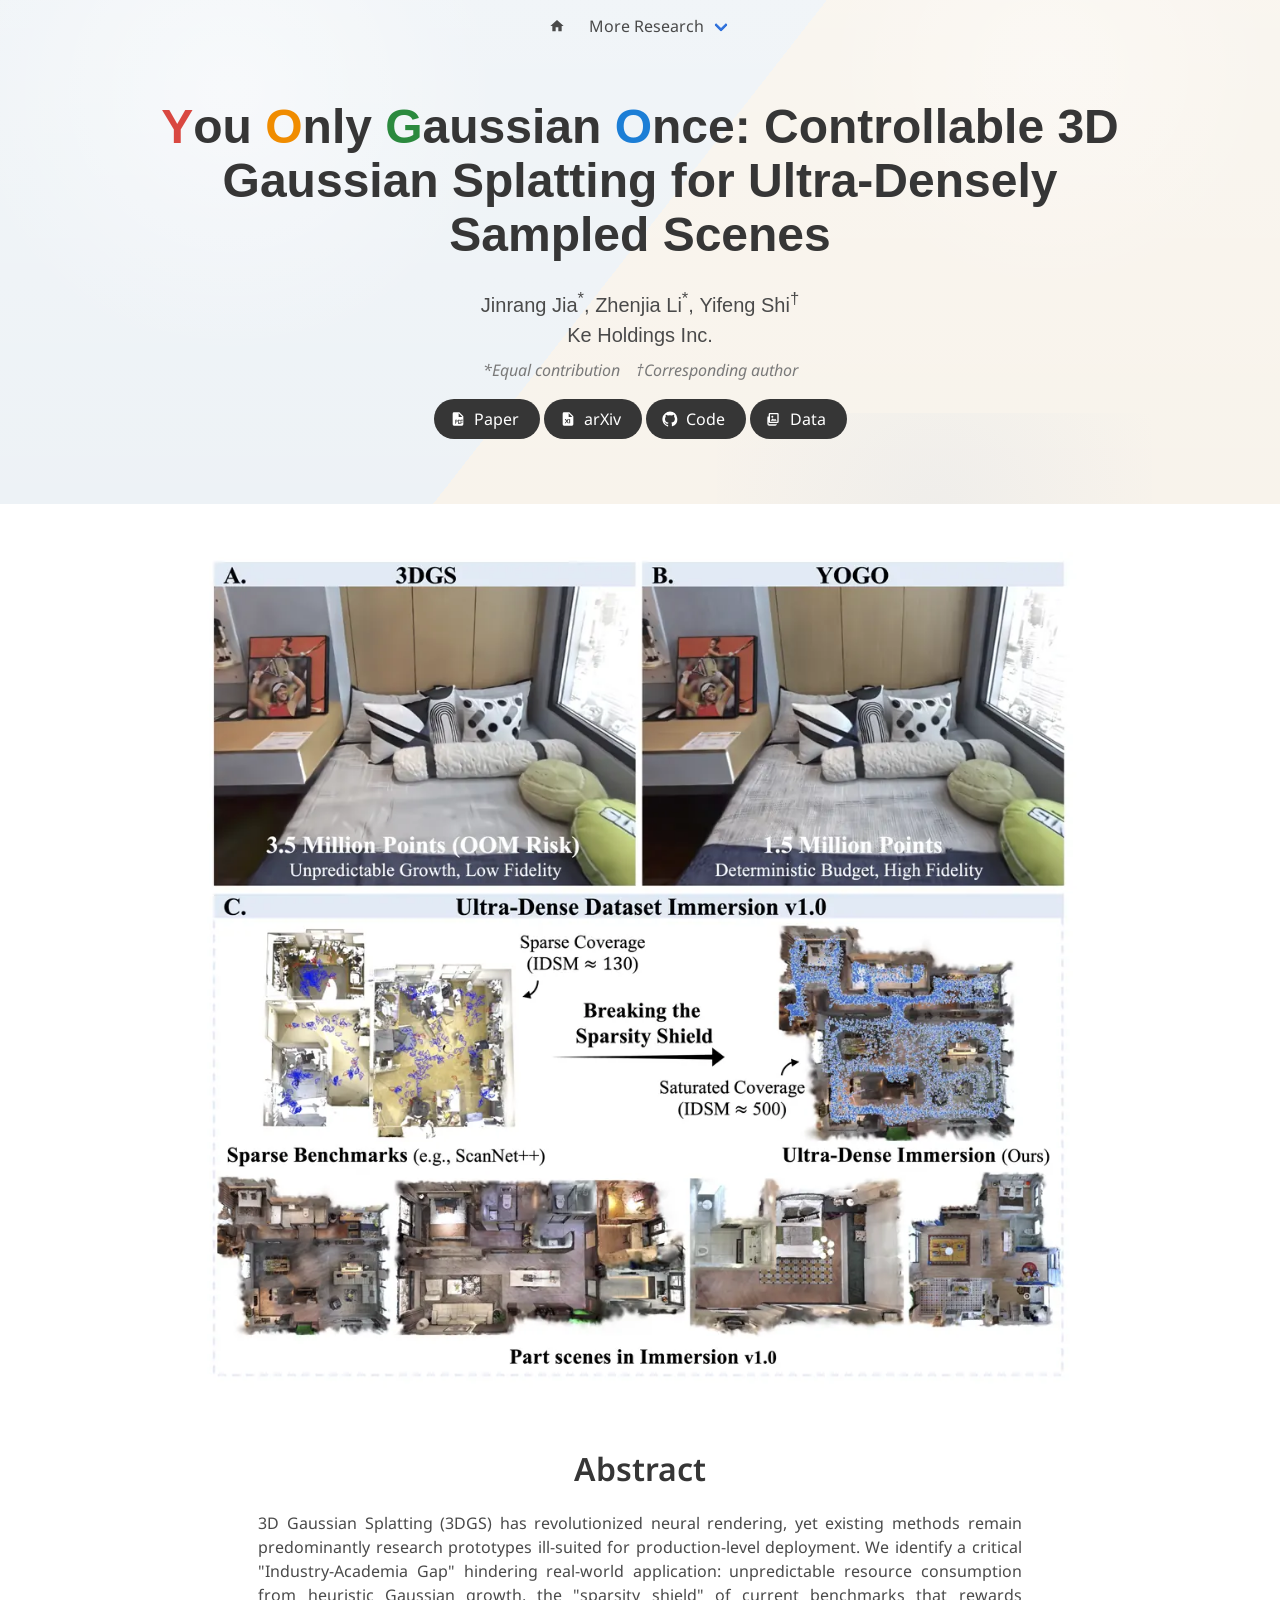
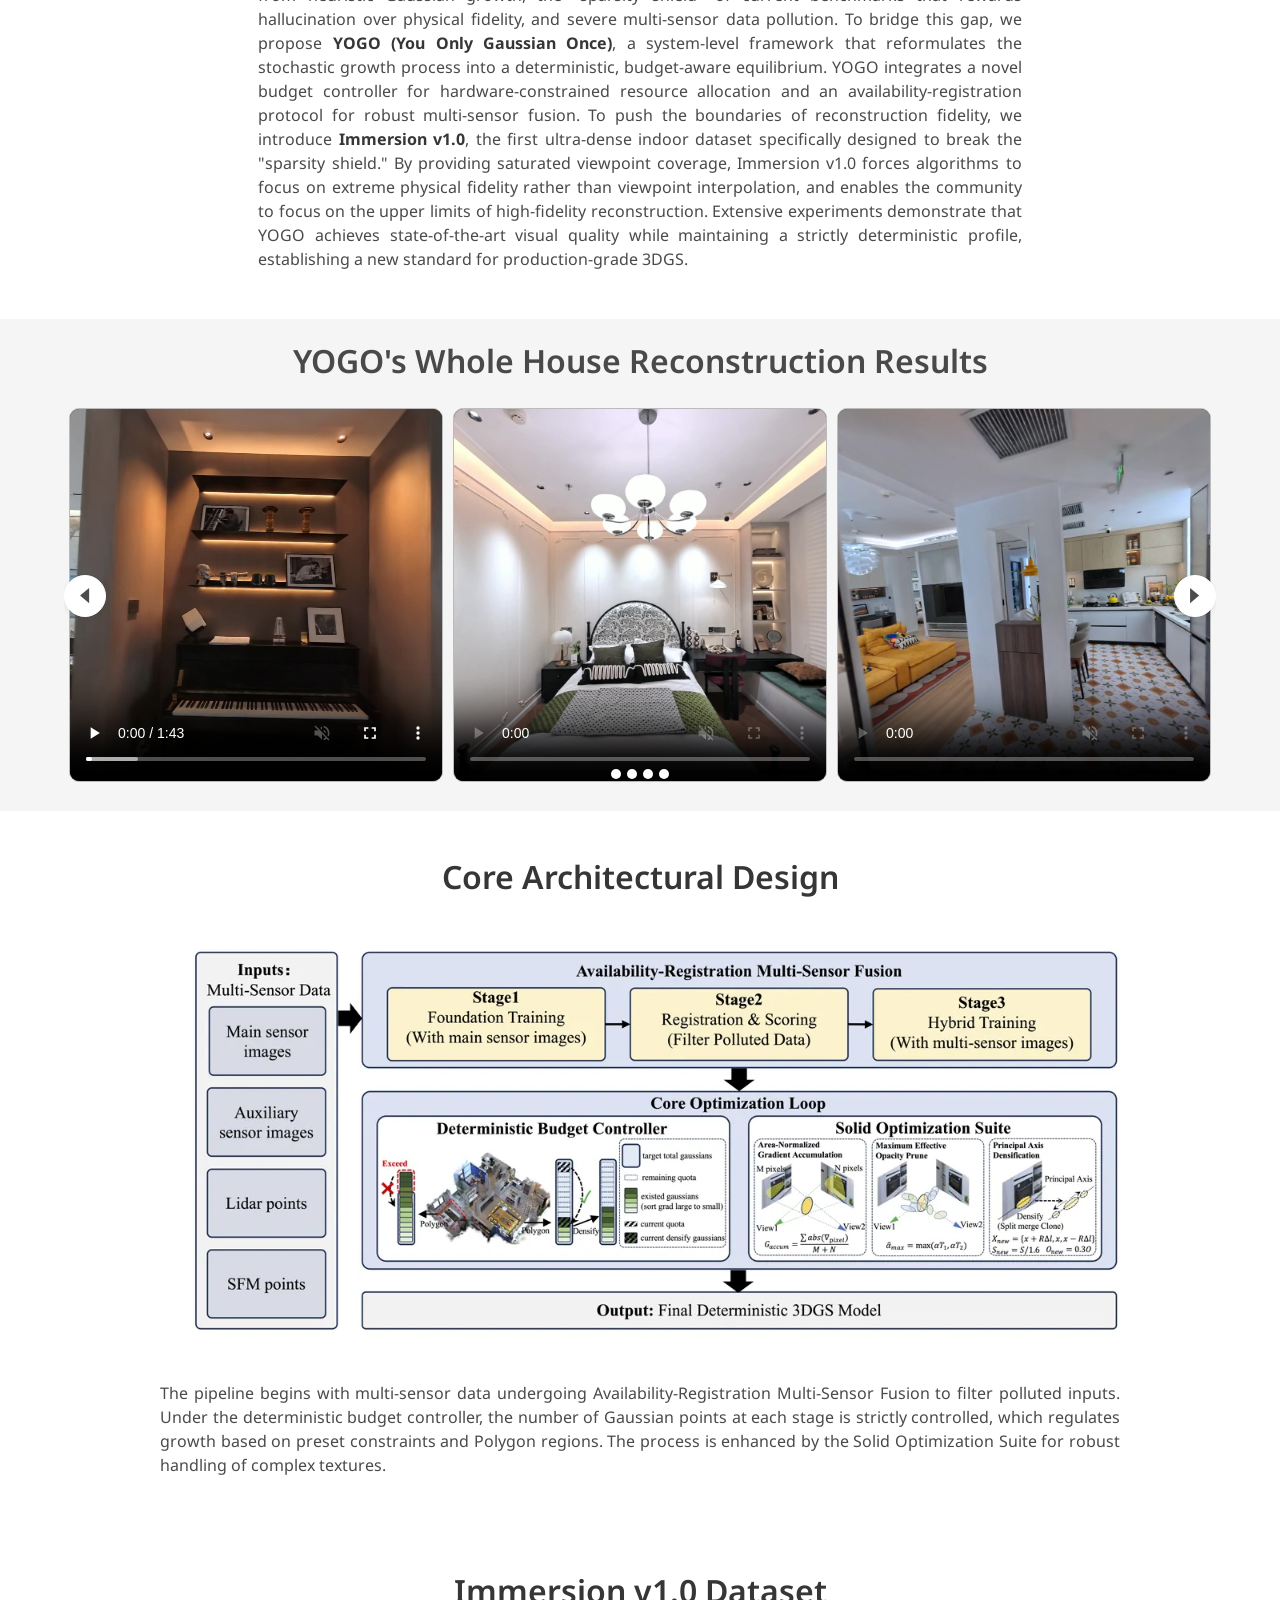
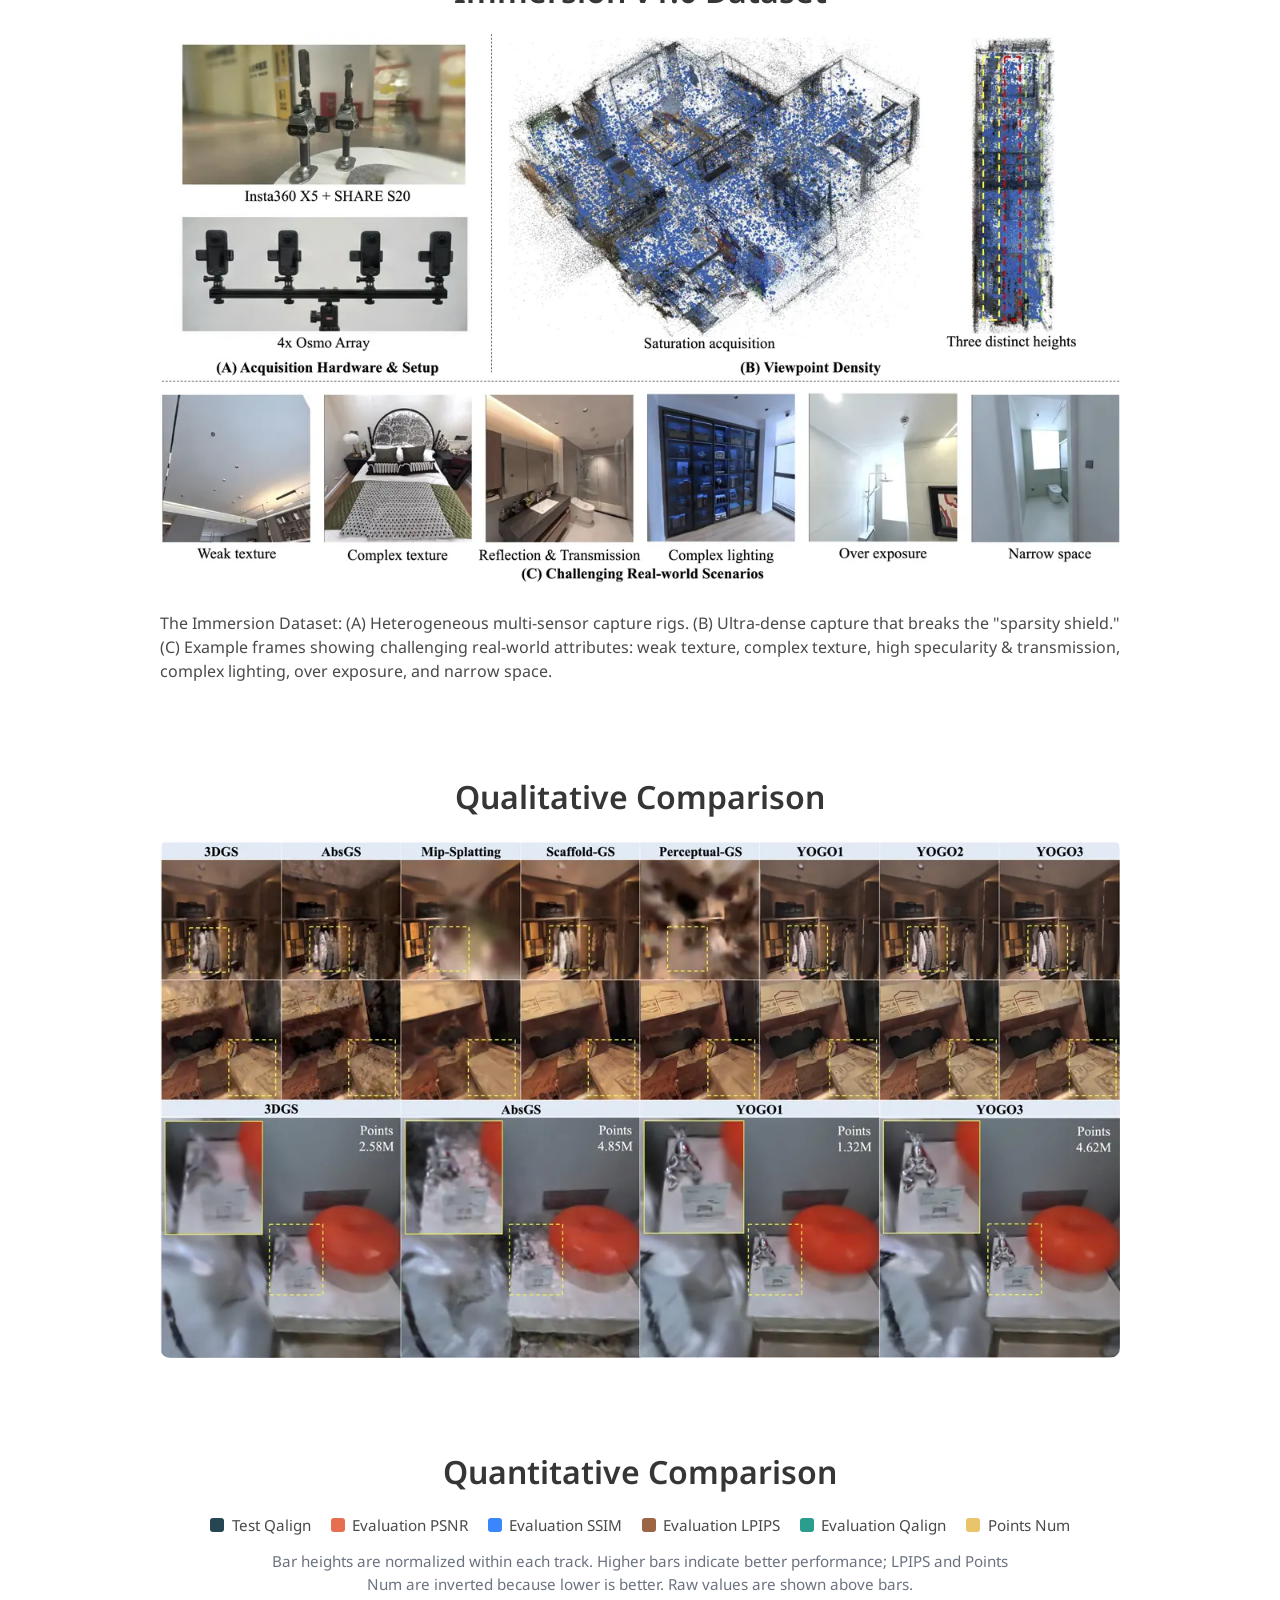
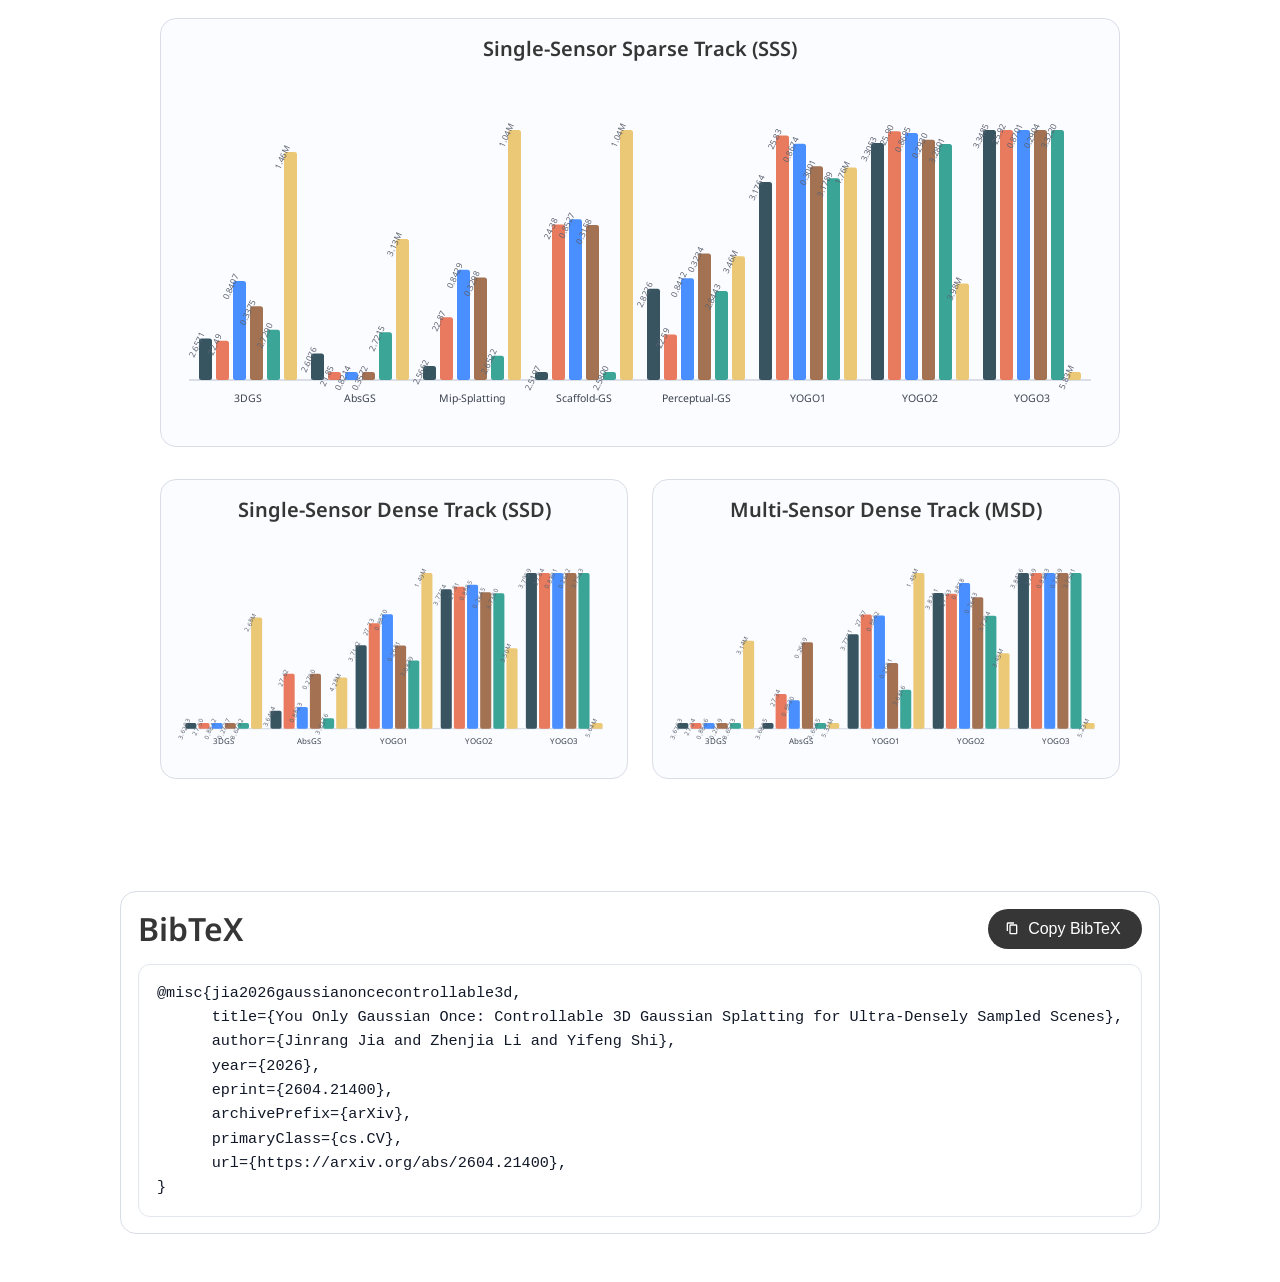
==== commit 9ec1c49c: "Add PanoWorld link to research dropdown" ====
--- a/index.html
+++ b/index.html
@@ -56,6 +56,9 @@
           More Research
         </a>
         <div class="navbar-dropdown">
+          <a class="navbar-item" href="https://jjrcn.github.io/PanoWorld-project-home/">
+            PanoWorld
+          </a>
           <a class="navbar-item" href="https://github.com/Traffic-X/MonoLSS">
             MonoLSS
           </a>
